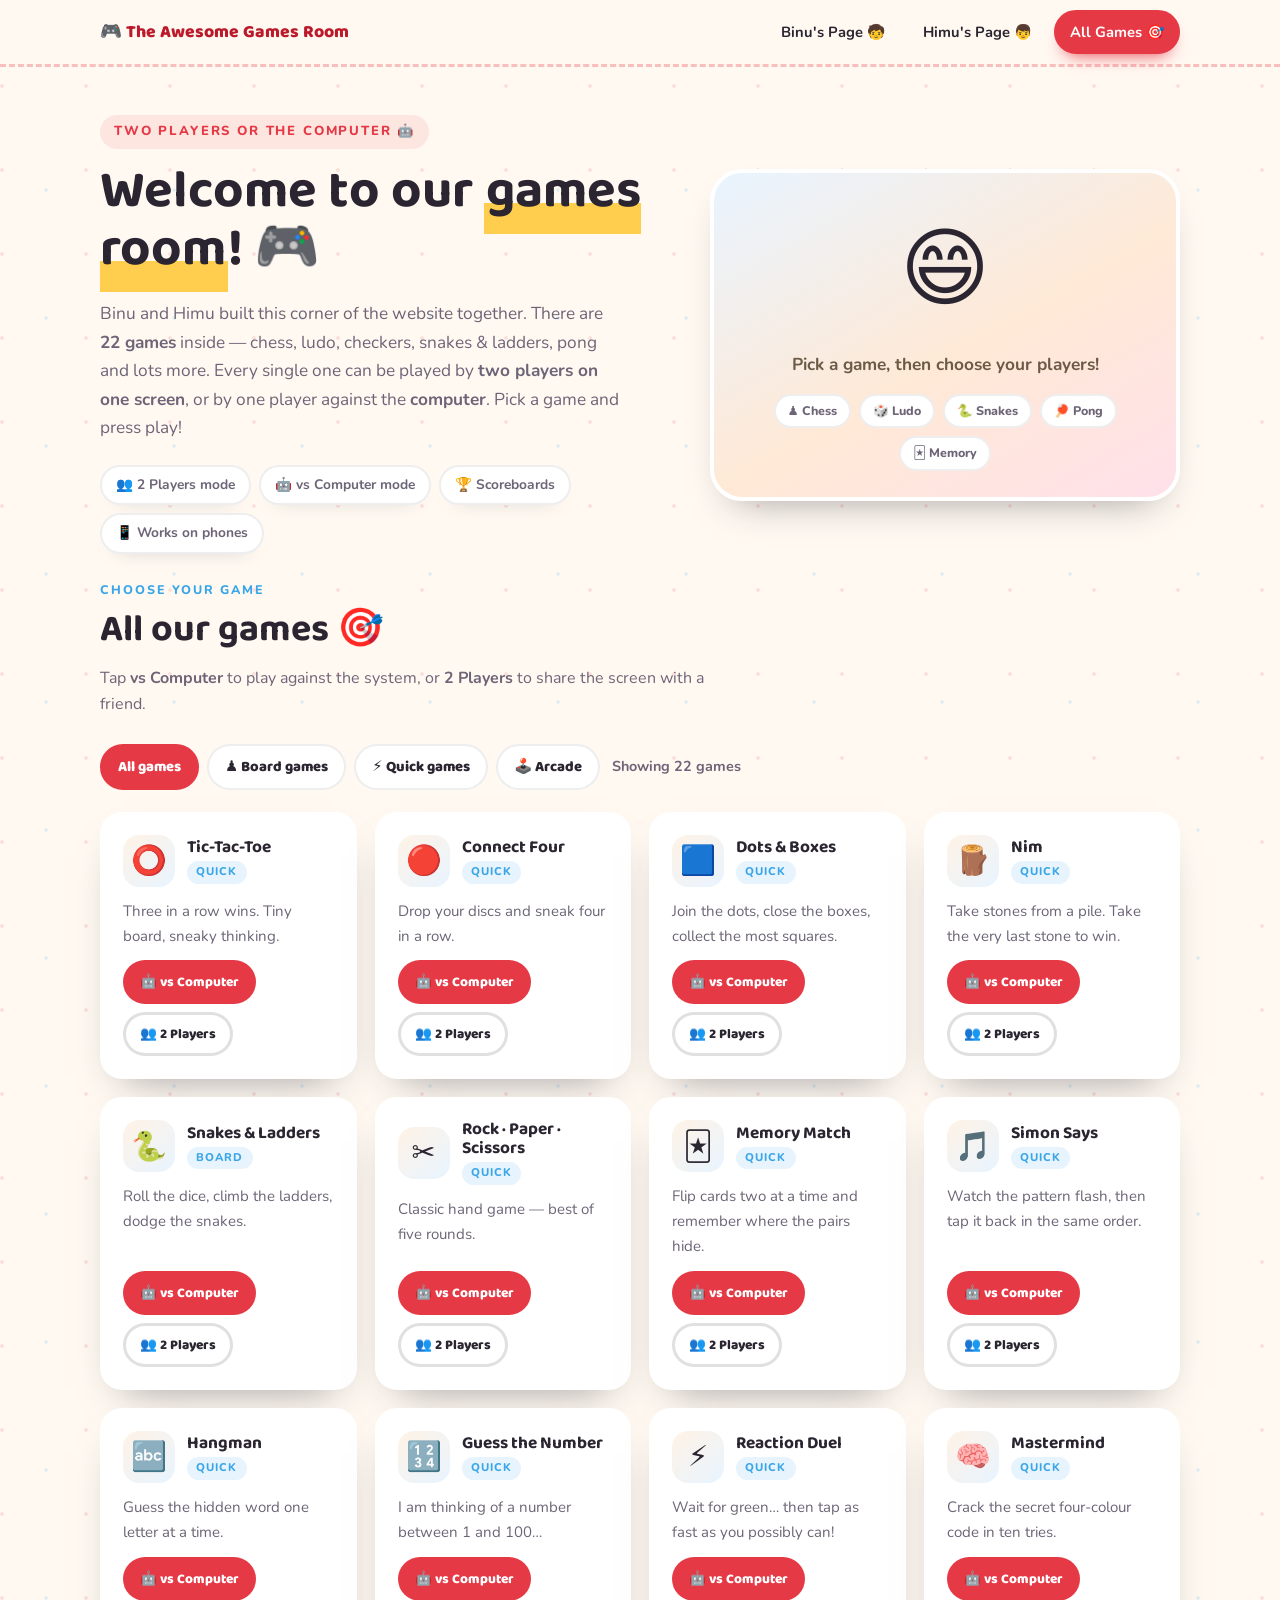
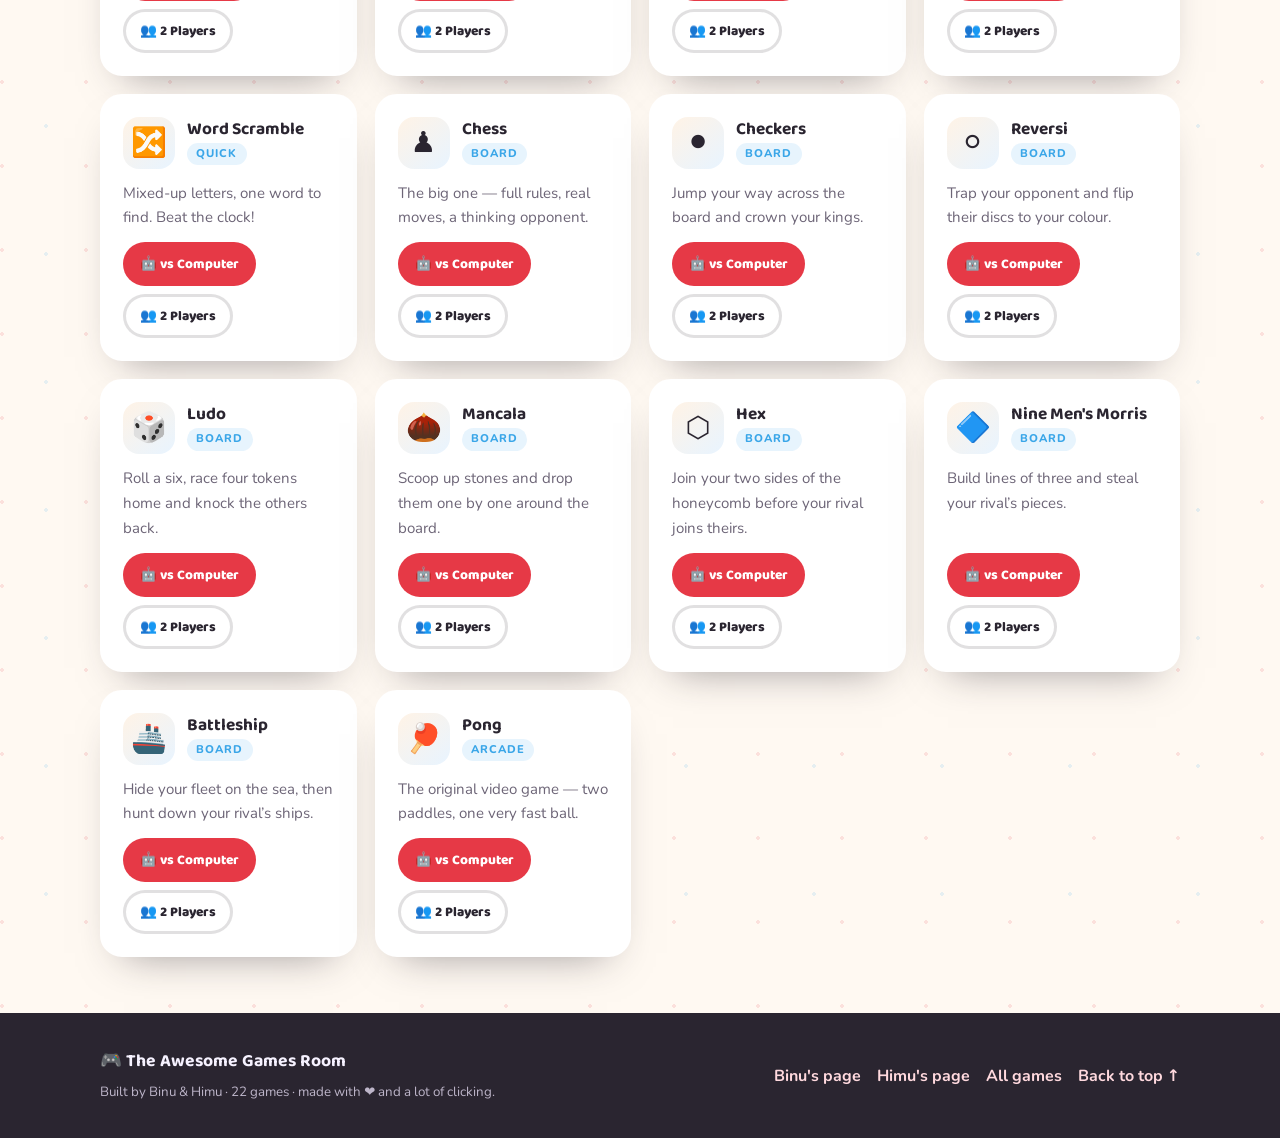
==== games.html @ a7b2ee9e "Add Himu's page, shared styling and a 22-game games room Binu's page moves up to Class 7 and links a" ====
<!DOCTYPE html>
<html lang="en">
<head>
<meta charset="UTF-8">
<meta name="viewport" content="width=device-width, initial-scale=1.0">
<title>The Awesome Games Room 🎮 | 22 games for Binu &amp; Himu</title>
<meta name="description" content="22 family games you can play two-player on one screen or against the computer: chess, ludo, checkers, snakes and ladders, pong, memory and lots more.">
<meta name="theme-color" content="#e63946">
<link rel="icon" href="data:image/svg+xml,%3Csvg xmlns='http://www.w3.org/2000/svg' viewBox='0 0 100 100'%3E%3Ctext y='.9em' font-size='90'%3E🎮%3C/text%3E%3C/svg%3E">
<link rel="preconnect" href="https://fonts.googleapis.com">
<link rel="preconnect" href="https://fonts.gstatic.com" crossorigin>
<link href="https://fonts.googleapis.com/css2?family=Baloo+2:wght@600;700;800&family=Nunito:wght@400;600;700;800&display=swap" rel="stylesheet">
<link rel="stylesheet" href="styles.css">
<link rel="stylesheet" href="games.css">
<script>document.documentElement.classList.add('js');</script>
<script src="site.js" defer></script>
<script src="games/core.js" defer></script>
<script src="games/quick1.js" defer></script>
<script src="games/quick2.js" defer></script>
<script src="games/board1.js" defer></script>
<script src="games/board2.js" defer></script>
<script src="games/arcade.js" defer></script>
<script src="games/hub.js" defer></script>
</head>
<body>

<a class="skip-link" href="#hub">Skip to the games</a>

<header class="site-header">
  <div class="wrap header-inner">
    <a class="brand" href="#top">🎮 The Awesome Games Room</a>
    <nav class="nav" aria-label="Pages">
      <a href="index.html">Binu's Page 🧒</a>
      <a href="himu.html">Himu's Page 👦</a>
      <a href="#hub">All Games 🎯</a>
    </nav>
  </div>
</header>

<main id="top">

  <!-- Hero -->
  <section class="wrap games-hero" aria-labelledby="games-title">
    <div>
      <span class="kicker">Two players or the computer 🤖</span>
      <h1 id="games-title">Welcome to our <span class="pop">games room</span>! 🎮</h1>
      <p>
        Binu and Himu built this corner of the website together. There are
        <strong><span id="heroCount">22</span> games</strong> inside — chess, ludo, checkers,
        snakes &amp; ladders, pong and lots more. Every single one can be played by
        <strong>two players on one screen</strong>, or by one player against the
        <strong>computer</strong>. Pick a game and press play!
      </p>
      <div class="chip-row">
        <span class="chip">👥 2 Players mode</span>
        <span class="chip">🤖 vs Computer mode</span>
        <span class="chip">🏆 Scoreboards</span>
        <span class="chip">📱 Works on phones</span>
      </div>
    </div>
    <div class="games-hero-art">
      <span class="smiley" role="img" aria-label="A smiley face">😄</span>
      <p style="margin:10px 0 0;font-weight:700;color:#6b5a45">Pick a game, then choose your players!</p>
      <div class="art-chips">
        <span class="gk-chip">♟️ Chess</span>
        <span class="gk-chip">🎲 Ludo</span>
        <span class="gk-chip">🐍 Snakes</span>
        <span class="gk-chip">🏓 Pong</span>
        <span class="gk-chip">🃏 Memory</span>
      </div>
    </div>
  </section>

  <!-- Game list -->
  <section class="wrap" id="hub" aria-labelledby="hub-title">
    <div class="section-head">
      <span class="eyebrow">Choose your game</span>
      <h2 id="hub-title">All our games 🎯</h2>
      <p>Tap <strong>vs Computer</strong> to play against the system, or <strong>2 Players</strong> to share the screen with a friend.</p>
    </div>
    <div class="filter-row" id="filters" role="group" aria-label="Filter games">
      <button class="gk-filter gk-filter-on" type="button" data-filter="all">All games</button>
      <button class="gk-filter" type="button" data-filter="Board">♟️ Board games</button>
      <button class="gk-filter" type="button" data-filter="Quick">⚡ Quick games</button>
      <button class="gk-filter" type="button" data-filter="Arcade">🕹️ Arcade</button>
      <span class="filter-count">Showing <b id="gameCount">22</b> games</span>
    </div>
    <div class="game-grid" id="cards"></div>
  </section>

  <!-- The game screen -->
  <section class="wrap game-stage" id="stage" hidden aria-labelledby="stageTitle">
    <div class="stage-head">
      <button class="gk-btn gk-btn-ghost gk-btn-small" type="button" id="backBtn">← All games</button>
      <h2><span id="stageEmoji" aria-hidden="true">🎮</span> <span id="stageTitle">Game</span></h2>
      <span class="spacer"></span>
      <div class="mode-switch" id="modeSwitch" role="group" aria-label="Choose who is playing">
        <button class="gk-mode-btn" type="button" data-mode="two">👥 2 Players</button>
        <button class="gk-mode-btn gk-mode-on" type="button" data-mode="cpu">🤖 vs Computer</button>
      </div>
      <button class="gk-btn gk-btn-ghost gk-btn-small" type="button" id="restartBtn">↻ Restart</button>
    </div>
    <p class="gk-status" id="statusLine" aria-live="polite"></p>
    <div class="gk-root" id="gameRoot"></div>
    <div class="gk-result" id="resultBanner" hidden>
      <p id="resultText"></p>
      <div class="gk-controls">
        <button class="gk-btn gk-btn-main" type="button" id="againBtn">🔁 Play again</button>
        <button class="gk-btn gk-btn-ghost" type="button" id="toListBtn">🎯 Back to all games</button>
      </div>
    </div>
    <details class="gk-rules">
      <summary>How to play 🤔</summary>
      <p id="rulesText"></p>
    </details>
  </section>

</main>

<footer class="site-footer">
  <div class="wrap footer-inner">
    <div>
      <strong style="font-family:var(--font-head);font-size:1.1rem">🎮 The Awesome Games Room</strong>
      <small>Built by Binu &amp; Himu · 22 games · made with ❤️ and a lot of clicking.</small>
    </div>
    <nav class="footer-links" aria-label="Footer">
      <a href="index.html">Binu's page</a>
      <a href="himu.html">Himu's page</a>
      <a href="#hub">All games</a>
      <a href="#top">Back to top ↑</a>
    </nav>
  </div>
</footer>

<button class="to-top" type="button" id="toTop" aria-label="Back to top of page">↑</button>
<div class="confetti-layer" id="confettiLayer" aria-hidden="true"></div>

</body>
</html>
---- styles.css ----
/* Shared styles for the Awesome Brothers — Binu's and Himu's pages.
   Both pages load this file, so they always look like a matching pair.
   Accent colours switch per page via <body data-person="binu|himu">. */

:root{
  --red:#e63946;
  --red-dark:#bc1a2a;
  --yellow:#ffc93c;
  --blue:#3aa6e8;
  --green:#3fa96e;
  --pink:#ff8fab;
  --ink:#2a2530;
  --muted:#6d6577;
  --cream:#fff9f2;
  --card:#ffffff;
  --shadow:0 20px 40px -24px rgba(42,37,48,.5);
  --radius:24px;
  --font-head:'Baloo 2', system-ui, -apple-system, 'Segoe UI', sans-serif;
  --font-body:'Nunito', system-ui, -apple-system, 'Segoe UI', sans-serif;
}

/* Himu's page: same layout, blue accent instead of red. */
body[data-person="himu"]{
  --red:#2f7fd1;
  --red-dark:#1b5a9c;
  --blue:#f4801a;
  --cream:#f6fbff;
}
body[data-person="himu"] .site-header{background:rgba(246,251,255,.9);border-bottom-color:rgba(47,127,209,.3)}
body[data-person="himu"] .site-footer{background:#16243b}
body[data-person="himu"] .avatar{background:radial-gradient(circle at 32% 26%, #fff 8%, #cfe8ff 55%, #8fc7f2)}
body[data-person="himu"] .hero-art{background:linear-gradient(150deg,#dceeff,#e4e2ff 48%,#d6f6ff)}
body[data-person="himu"] .hello{background:linear-gradient(140deg,#dceeff,#e2e9ff 60%,#d9f7ff)}
body[data-person="himu"] .card-icon{background:#e8f4ff}
body[data-person="himu"] .card-icon.y{background:#fff6dd}
body[data-person="himu"] .factbox{background:linear-gradient(140deg,#fff,#f2f9ff);border-color:rgba(47,127,209,.4)}
body[data-person="himu"] .skip-link{background:var(--red)}
body[data-person="himu"] .to-top{background:var(--red)}

*,*::before,*::after{box-sizing:border-box}

html{
  overflow-x:clip;              /* stops sideways wiggle without breaking sticky */
  scroll-behavior:smooth;
  -webkit-text-size-adjust:100%;
}

body{
  margin:0;
  font-family:var(--font-body);
  font-size:1rem;
  line-height:1.65;
  color:var(--ink);
  background-color:var(--cream);
  background-image:
    radial-gradient(circle at 2px 2px, rgba(230,57,70,.13) 2px, transparent 0),
    radial-gradient(circle at 46px 62px, rgba(58,166,232,.13) 2px, transparent 0);
  background-size:84px 84px, 128px 128px;
  -webkit-font-smoothing:antialiased;
}

img,svg{max-width:100%}
h1,h2,h3,h4{font-family:var(--font-head);line-height:1.1;margin:0 0 .4em}
h2{font-size:clamp(1.6rem,4vw,2.35rem)}
h3{font-size:1.2rem;margin-bottom:.25em}
p{margin:0 0 1em}
a{color:var(--red-dark)}

:focus-visible{outline:3px solid var(--blue);outline-offset:3px;border-radius:6px}

.wrap{width:min(1120px,100%);margin-inline:auto;padding-inline:20px}

.skip-link{
  position:absolute;left:-9999px;top:0;z-index:100;
  background:var(--red);color:#fff;padding:10px 16px;border-radius:0 0 12px 0;font-weight:800;
}
.skip-link:focus{left:0}

/* ---------- Header + nav ---------- */
.site-header{
  position:sticky;top:0;z-index:50;
  background:rgba(255,249,242,.9);
  backdrop-filter:blur(10px);
  border-bottom:3px dashed rgba(230,57,70,.3);
}
.header-inner{
  display:flex;align-items:center;justify-content:space-between;
  gap:12px 20px;flex-wrap:wrap;padding-block:10px;
}
.brand{
  display:flex;align-items:center;gap:8px;
  font-family:var(--font-head);font-weight:800;font-size:1.1rem;
  color:var(--red-dark);text-decoration:none;white-space:nowrap;
}
.nav{display:flex;flex-wrap:wrap;gap:6px}
.nav a{
  padding:8px 14px;border-radius:999px;border:2px solid transparent;
  font-weight:700;font-size:.92rem;color:var(--ink);text-decoration:none;
  transition:background .2s ease, color .2s ease, border-color .2s ease, transform .2s ease;
}
.nav a:hover{background:#fff;border-color:rgba(230,57,70,.35);transform:translateY(-2px)}
.nav a.active{background:var(--red);border-color:var(--red);color:#fff;box-shadow:0 10px 18px -10px var(--red)}
.nav a.page-link{
  background:var(--yellow);color:#5a4200;border-color:rgba(0,0,0,.06);
  box-shadow:0 10px 18px -14px rgba(0,0,0,.8);
}
.nav a.page-link:hover{background:#ffd76a;border-color:rgba(0,0,0,.12);transform:translateY(-2px) rotate(-1deg)}

/* ---------- Buttons + chips ---------- */
.btn{
  display:inline-flex;align-items:center;gap:9px;
  font-family:var(--font-head);font-weight:800;font-size:1rem;
  padding:13px 24px;border-radius:999px;border:3px solid transparent;
  text-decoration:none;cursor:pointer;
  transition:transform .2s ease, box-shadow .2s ease, background .2s ease, color .2s ease;
}
.btn-primary{background:var(--red);color:#fff;box-shadow:0 16px 26px -16px var(--red)}
.btn-primary:hover{background:var(--red-dark);transform:translateY(-3px) rotate(-1deg)}
.btn-ghost{background:#fff;color:var(--red-dark);border-color:rgba(230,57,70,.4)}
.btn-ghost:hover{transform:translateY(-3px) rotate(1deg);border-color:var(--red)}
.btn-yellow{background:var(--yellow);color:#5a4200;box-shadow:0 16px 26px -16px #c99a00}
.btn-yellow:hover{transform:translateY(-3px) rotate(-1deg)}

.chip-row{display:flex;flex-wrap:wrap;gap:8px;margin-top:22px}
.chip{
  background:#fff;border:2px solid rgba(42,37,48,.08);
  padding:7px 14px;border-radius:999px;font-weight:700;font-size:.86rem;color:var(--muted);
  box-shadow:0 10px 20px -18px rgba(42,37,48,.6);
}

/* ---------- Hero ---------- */
.hero{
  display:grid;grid-template-columns:1.1fr .9fr;gap:44px;align-items:center;
  padding-block:56px 38px;
}
.kicker{
  display:inline-block;font-weight:800;font-size:.82rem;letter-spacing:.14em;text-transform:uppercase;
  color:var(--red);background:rgba(230,57,70,.1);padding:6px 14px;border-radius:999px;margin-bottom:14px;
}
body[data-person="himu"] .kicker{background:rgba(47,127,209,.12)}
.hero h1{font-size:clamp(2.1rem,5.6vw,3.5rem);letter-spacing:-.01em}
.pop{
  background-image:linear-gradient(transparent 63%, rgba(255,201,60,.9) 63%);
  padding-inline:2px;
}
.hero-lead{font-size:1.09rem;color:var(--muted);max-width:46ch}
.hero-actions{display:flex;flex-wrap:wrap;gap:12px;margin-top:6px}

.hero-art{
  position:relative;border-radius:34px;padding:30px 26px 24px;
  background:linear-gradient(150deg,#ffe9d6,#ffd9e2 48%,#d8efff);
  border:4px solid #fff;box-shadow:var(--shadow);text-align:center;
}
.avatar{
  width:min(232px,58vw);aspect-ratio:1;margin:6px auto 14px;border-radius:50%;
  display:grid;place-items:center;font-size:clamp(4rem,13vw,6.4rem);
  background:radial-gradient(circle at 32% 26%, #fff 8%, #ffe9a8 55%, var(--yellow));
  border:6px solid #fff;
  box-shadow:0 22px 34px -20px rgba(42,37,48,.6);
  animation:float 5s ease-in-out infinite;
}
.hero-art figcaption{font-weight:700;color:#6b5a45;font-size:.9rem;margin:0}
.sticker{
  position:absolute;background:#fff;border-radius:999px;padding:7px 13px;
  font-family:var(--font-head);font-weight:800;font-size:.85rem;
  box-shadow:0 14px 22px -14px rgba(42,37,48,.75);
  animation:float 4.5s ease-in-out infinite;
}
.sticker.s1{top:-14px;left:-10px;animation-delay:-.2s}
.sticker.s2{top:38%;right:-14px;animation-delay:-1.4s}
.sticker.s3{bottom:-14px;left:14px;animation-delay:-2.6s}
.sticker.s4{bottom:22%;right:-10px;animation-delay:-3.1s}

@keyframes float{
  0%,100%{transform:translateY(0) rotate(0)}
  50%{transform:translateY(-11px) rotate(-2.5deg)}
}

/* ---------- Stats strip ---------- */
.stats{
  display:grid;grid-template-columns:repeat(4,1fr);gap:16px;
  padding-block:6px 26px;
}
.stat{
  background:#fff;border-radius:20px;padding:18px 14px;text-align:center;
  box-shadow:var(--shadow);border:3px solid #fff;
}
.stat b{display:block;font-family:var(--font-head);font-size:1.5rem;color:var(--red);line-height:1.2}
.stat span{font-size:.85rem;font-weight:700;color:var(--muted)}

/* ---------- The Awesome Brothers ---------- */
.siblings{padding-block:2px 30px;scroll-margin-top:110px}
.sib-head{display:flex;align-items:center;gap:14px;margin-bottom:14px}
.sib-head span{
  font-weight:800;font-size:.78rem;letter-spacing:.16em;text-transform:uppercase;color:var(--blue);white-space:nowrap;
}
.sib-head i{flex:1;height:3px;border-radius:999px;background:linear-gradient(90deg,rgba(230,57,70,.4),rgba(58,166,232,.4))}
.sib-row{display:grid;grid-template-columns:repeat(auto-fit,minmax(250px,1fr));gap:16px}
.sib{
  display:flex;align-items:center;gap:14px;
  background:#fff;border-radius:20px;padding:16px 18px;text-decoration:none;color:inherit;
  border:3px solid #fff;box-shadow:var(--shadow);
  transition:transform .2s ease, border-color .2s ease;
}
.sib:hover{transform:translateY(-4px)}
.sib.current{border-color:var(--red);background:linear-gradient(140deg,#fff,#fff4f5)}
body[data-person="himu"] .sib.current{background:linear-gradient(140deg,#fff,#f1f8ff)}
.sib-emoji{font-size:2rem;line-height:1}
.sib-info{flex:1}
.sib-info strong{display:block;font-family:var(--font-head);font-size:1.08rem}
.sib-info small{color:var(--muted);font-weight:700;font-size:.84rem}
.sib-badge,.sib-go{
  font-weight:800;font-size:.75rem;padding:5px 11px;border-radius:999px;white-space:nowrap;
}
.sib-badge{background:var(--red);color:#fff}
.sib-go{background:rgba(42,37,48,.07);color:var(--red-dark)}

/* ---------- Sections ---------- */
.section{padding-block:46px;scroll-margin-top:110px}
.section-head{max-width:62ch;margin-bottom:26px}
.section-head p{color:var(--muted);margin-bottom:0}
.eyebrow{
  display:block;font-weight:800;font-size:.78rem;letter-spacing:.16em;text-transform:uppercase;
  color:var(--blue);margin-bottom:8px;
}

.grid{display:grid;gap:18px}
.cols-2{grid-template-columns:repeat(auto-fit,minmax(280px,1fr))}
.cols-3{grid-template-columns:repeat(auto-fit,minmax(250px,1fr))}
.cols-4{grid-template-columns:repeat(auto-fit,minmax(210px,1fr))}

.card{
  background:var(--card);border-radius:var(--radius);padding:24px;
  border:3px solid #fff;box-shadow:var(--shadow);
  transition:transform .25s ease, box-shadow .25s ease;
}
.card:hover{transform:translateY(-6px) rotate(-.7deg)}
.card p:last-child{margin-bottom:0}
.card-icon{
  width:56px;height:56px;border-radius:18px;display:grid;place-items:center;
  font-size:1.7rem;margin-bottom:12px;background:#fff3e6;
}
.card-icon.b{background:#e8f4ff}
.card-icon.g{background:#e8f8ef}
.card-icon.y{background:#fff6dd}

/* hobby level stars */
.stars{color:var(--yellow);letter-spacing:2px;font-size:1.05rem;text-shadow:0 1px 0 rgba(0,0,0,.15)}
.level{display:flex;align-items:center;gap:10px;margin-top:10px}
.level small{font-weight:700;color:var(--muted)}

/* facts list */
.facts{list-style:none;padding:0;margin:0;display:grid;gap:12px;grid-template-columns:repeat(auto-fit,minmax(230px,1fr))}
.facts li{
  display:flex;align-items:center;gap:12px;background:#fff;border-radius:16px;
  padding:12px 16px;box-shadow:var(--shadow);font-weight:600;
}
.facts .emoji{font-size:1.4rem}

/* ---------- Gallery ---------- */
.gallery{display:grid;grid-template-columns:repeat(auto-fit,minmax(196px,1fr));gap:20px;margin:0}
.art{
  margin:0;background:#fff;padding:12px 12px 8px;border-radius:20px;
  box-shadow:var(--shadow);position:relative;transform:rotate(-1deg);
  transition:transform .25s ease;
}
.art:nth-child(even){transform:rotate(1.2deg)}
.art:hover{transform:rotate(0) translateY(-6px) scale(1.02)}
.art::before,.art::after{
  content:'';position:absolute;width:54px;height:16px;background:rgba(255,201,60,.75);
  top:-7px;box-shadow:0 2px 6px rgba(0,0,0,.08);
}
.art::before{left:-12px;transform:rotate(-32deg)}
.art::after{right:-12px;transform:rotate(32deg)}
.canvas{
  aspect-ratio:4/3;border-radius:14px;display:grid;place-items:center;
  font-size:3.2rem;background:linear-gradient(145deg,#fff2e0,#ffe1ea);
  border:2px dashed rgba(42,37,48,.12);
}
.canvas.c2{background:linear-gradient(145deg,#e3f4ff,#e8f8ef)}
.canvas.c3{background:linear-gradient(145deg,#fff6dd,#e8f8ef)}
.art figcaption{padding:10px 4px 4px;font-size:.88rem;font-weight:700;text-align:center}
.art figcaption span{display:block;font-weight:600;color:var(--muted);font-size:.78rem}

/* ---------- School ---------- */
.subject{
  display:flex;align-items:center;justify-content:space-between;gap:14px;
  background:#fff;border-radius:18px;padding:14px 18px;box-shadow:var(--shadow);
}
.subject strong{display:block;font-size:1.02rem}
.subject small{color:var(--muted);font-weight:600}
.subjects{display:grid;gap:12px}

.note{
  border-left:6px solid var(--yellow);background:#fffdf4;border-radius:0 18px 18px 0;
  padding:16px 20px;font-weight:600;
}
body[data-person="himu"] .note{background:#f7fcff}

/* ---------- Fun facts ---------- */
.factbox{
  background:linear-gradient(140deg,#fff,#fff6ef);border:3px dashed rgba(230,57,70,.4);
  border-radius:var(--radius);padding:26px;box-shadow:var(--shadow);
  display:flex;flex-direction:column;gap:16px;align-items:flex-start;
}
.factbox p{margin:0;font-size:1.08rem;font-weight:700;min-height:3.2em}
.pop-anim{animation:popin .35s ease}
@keyframes popin{from{transform:scale(.94);opacity:.35}to{transform:scale(1);opacity:1}}

/* ---------- Dreams ---------- */
.dream{background:#fff;border-radius:18px;padding:16px 18px;box-shadow:var(--shadow)}
.dream-top{display:flex;align-items:baseline;justify-content:space-between;gap:12px}
.dream-top strong{font-size:1rem}
.dream-top span{font-family:var(--font-head);font-weight:800;color:var(--red);font-size:.95rem}
.dream-bar{height:12px;border-radius:999px;background:rgba(42,37,48,.09);overflow:hidden;margin-top:10px}
.dream-bar i{display:block;height:100%;width:0;border-radius:999px;background:linear-gradient(90deg,var(--yellow),var(--red));transition:width 1.3s cubic-bezier(.22,1,.36,1)}
.js .reveal.in .dream-bar i{width:var(--w,0%)}
.dream small{display:block;color:var(--muted);font-weight:600;margin-top:8px}

/* ---------- Say hi ---------- */
.hello{
  display:grid;grid-template-columns:1.1fr .9fr;gap:26px;align-items:center;
  background:linear-gradient(140deg,#ffe9d6,#ffe1ea 60%,#dff1ff);
  border:4px solid #fff;border-radius:34px;padding:34px;box-shadow:var(--shadow);
}
.hello h2{margin-bottom:.3em}
.hello p{color:#5d5262;margin-bottom:0}
.wave-art{
  background:#fff;border-radius:26px;padding:22px;text-align:center;
  box-shadow:0 18px 30px -22px rgba(42,37,48,.8);
}
.wave-art .big{font-size:3.6rem;display:block;animation:float 3.6s ease-in-out infinite}
.wave-out{margin:10px 0 14px;font-weight:800;color:var(--red-dark);min-height:1.6em}
.contact-note{margin-top:22px;padding:18px 22px;background:#fff;border-radius:20px;box-shadow:var(--shadow)}

/* ---------- Footer ---------- */
.site-footer{background:var(--ink);color:#f6f2ff;margin-top:56px;padding-block:34px}
.footer-inner{display:flex;flex-wrap:wrap;gap:14px 26px;align-items:center;justify-content:space-between}
.site-footer a{color:#ffd9de;font-weight:700;text-decoration:none}
body[data-person="himu"] .site-footer a{color:#cfe6ff}
.site-footer a:hover{text-decoration:underline}
.footer-links{display:flex;flex-wrap:wrap;gap:16px}
.site-footer small{display:block;color:#bdb5c9;margin-top:6px}

.to-top{
  position:fixed;right:20px;bottom:20px;z-index:60;
  width:52px;height:52px;border-radius:50%;border:3px solid #fff;
  background:var(--red);color:#fff;font-size:1.4rem;cursor:pointer;
  box-shadow:0 16px 28px -14px rgba(42,37,48,.9);
  opacity:0;visibility:hidden;transform:translateY(12px);
  transition:opacity .25s ease, transform .25s ease, visibility .25s;
}
.to-top.show{opacity:1;visibility:visible;transform:none}
.to-top:hover{background:var(--red-dark);transform:translateY(-3px)}

/* ---------- Confetti ---------- */
.confetti-layer{position:fixed;inset:0;pointer-events:none;z-index:90;overflow:hidden}
.confetti{position:absolute;top:-26px;display:block;animation:fall linear forwards}
@keyframes fall{to{transform:translateY(106vh) rotate(760deg);opacity:.85}}

/* ---------- Scroll reveal ---------- */
.js .reveal{opacity:0;transform:translateY(20px);transition:opacity .6s ease, transform .6s ease}
.js .reveal.in{opacity:1;transform:none}

/* ---------- Responsive ---------- */
@media (max-width:900px){
  .hero{grid-template-columns:1fr;gap:34px;padding-block:40px 30px}
  .hero-art{order:-1;max-width:460px;margin-inline:auto}
  .stats{grid-template-columns:repeat(2,1fr)}
  .hello{grid-template-columns:1fr;padding:26px}
}
@media (max-width:620px){
  .header-inner{flex-direction:column;align-items:flex-start}
  .nav{gap:4px}
  .nav a{font-size:.85rem;padding:7px 11px}
  .section{padding-block:36px;scroll-margin-top:150px}
  .card{padding:20px}
  .sib-head i{display:none}
  .sib-head{gap:8px}
  .to-top{right:14px;bottom:14px}
}

/* ---------- Motion preferences ---------- */
@media (prefers-reduced-motion: reduce){
  html{scroll-behavior:auto}
  *,*::before,*::after{animation:none !important;transition:none !important}
  .js .reveal{opacity:1;transform:none}
  .dream-bar i{width:var(--w,0%)}
}
---- games.css ----
/* Styles for the Awesome Games Room (games.html) and the GameKit games.
   Loaded after styles.css, which supplies the colours, fonts and page furniture. */

/* ---------------- games room page ---------------- */
.games-hero{display:grid;grid-template-columns:1.1fr .9fr;gap:36px;align-items:center;padding-block:48px 26px}
.games-hero h1{font-size:clamp(2rem,5.4vw,3.3rem)}
.games-hero p{color:var(--muted);font-size:1.08rem;max-width:52ch}
.games-hero-art{
  position:relative;border-radius:32px;padding:26px;
  background:linear-gradient(150deg,#e8f4ff,#ffe9d6 55%,#ffe1ea);
  border:4px solid #fff;box-shadow:var(--shadow);text-align:center;
}
.games-hero-art .smiley{font-size:clamp(3.4rem,12vw,5.4rem);display:block;animation:float 5s ease-in-out infinite}
.games-hero-art .art-chips{display:flex;flex-wrap:wrap;gap:8px;justify-content:center;margin-top:14px}

.gk-chip{
  background:#fff;border:2px solid rgba(42,37,48,.08);border-radius:999px;
  padding:5px 12px;font-weight:800;font-size:.78rem;color:var(--muted);
}
.gk-chip-on{background:var(--red);border-color:var(--red);color:#fff}

.filter-row{display:flex;flex-wrap:wrap;gap:8px;align-items:center;margin:6px 0 22px}
.gk-filter{
  background:#fff;border:2px solid rgba(42,37,48,.08);border-radius:999px;
  padding:9px 16px;font-family:var(--font-head);font-weight:800;font-size:.92rem;
  color:var(--ink);cursor:pointer;transition:transform .2s ease,background .2s ease,color .2s ease;
}
.gk-filter:hover{transform:translateY(-2px)}
.gk-filter-on{background:var(--red);border-color:var(--red);color:#fff}
.filter-count{color:var(--muted);font-weight:700;font-size:.9rem;margin-left:4px}

.game-grid{display:grid;grid-template-columns:repeat(auto-fill,minmax(248px,1fr));gap:18px}
.game-card{
  background:#fff;border-radius:22px;padding:20px;border:3px solid #fff;
  box-shadow:var(--shadow);display:flex;flex-direction:column;gap:12px;
  transition:transform .25s ease, box-shadow .25s ease;
}
.game-card:hover{transform:translateY(-6px) rotate(-.6deg)}
.game-card-top{display:flex;align-items:center;gap:12px}
.game-emoji{
  font-size:1.8rem;width:52px;height:52px;border-radius:16px;display:grid;place-items:center;
  background:linear-gradient(140deg,#fff3e6,#e8f4ff);flex:0 0 auto;
}
.game-card h3{margin:0;font-size:1.08rem}
.game-tag{
  display:inline-block;font-size:.7rem;font-weight:800;letter-spacing:.1em;text-transform:uppercase;
  color:var(--blue);background:rgba(58,166,232,.12);border-radius:999px;padding:2px 9px;margin-top:3px;
}
.game-blurb{margin:0;color:var(--muted);font-size:.94rem;flex:1}
.game-actions{display:flex;flex-wrap:wrap;gap:8px}

/* ---------------- the game screen ---------------- */
.game-stage{scroll-margin-top:110px}
.stage-head{
  display:flex;flex-wrap:wrap;align-items:center;gap:12px;
  background:#fff;border-radius:22px;padding:14px 18px;box-shadow:var(--shadow);margin-bottom:16px;
}
.stage-head h2{margin:0;font-size:1.3rem;display:flex;align-items:center;gap:10px}
.stage-head .spacer{flex:1}
.mode-switch{display:flex;gap:6px;background:rgba(42,37,48,.06);border-radius:999px;padding:4px}
.gk-mode-btn{
  border:0;background:transparent;border-radius:999px;padding:8px 14px;
  font-family:var(--font-head);font-weight:800;font-size:.86rem;color:var(--muted);cursor:pointer;
}
.gk-mode-on{background:#fff;color:var(--red-dark);box-shadow:0 6px 14px -10px rgba(0,0,0,.6)}
.gk-status{
  font-weight:800;color:var(--ink);background:#fff6dd;border-radius:14px;
  padding:12px 16px;margin:0 0 16px;min-height:1.6em;
}
.gk-root{position:relative;background:#fff;border-radius:26px;padding:18px;box-shadow:var(--shadow)}
.gk-result{
  margin-top:16px;background:linear-gradient(140deg,#fff,#fff6ef);
  border:3px dashed rgba(230,57,70,.45);border-radius:22px;padding:18px;text-align:center;
}
.gk-result p{margin:0 0 12px;font-family:var(--font-head);font-size:1.2rem;font-weight:800}
.gk-rules{margin-top:16px;background:rgba(255,255,255,.7);border-radius:16px;padding:12px 16px}
.gk-rules summary{font-weight:800;cursor:pointer}
.gk-rules p{color:var(--muted);margin:8px 0 0}

/* ---------------- GameKit basics ---------------- */
.gk-grid{display:grid;gap:4px;width:min(100%,460px);margin:0 auto;touch-action:manipulation}
.gk-cell{
  aspect-ratio:1;border:0;padding:0;background:rgba(255,255,255,.62);border-radius:6px;
  display:grid;place-items:center;font-family:inherit;font-size:1rem;color:inherit;
  cursor:pointer;transition:background .15s ease, box-shadow .15s ease, transform .15s ease;
  position:relative;
}
.gk-cell:hover{background:#fff}
.gk-btn{
  display:inline-flex;align-items:center;gap:8px;font-family:var(--font-head);font-weight:800;
  font-size:.95rem;padding:11px 18px;border-radius:999px;border:3px solid transparent;
  cursor:pointer;background:#fff;color:var(--ink);transition:transform .2s ease,background .2s ease;
}
.gk-btn:hover{transform:translateY(-2px)}
.gk-btn-main{background:var(--red);color:#fff}
.gk-btn-main:hover{background:var(--red-dark)}
.gk-btn-ghost{border-color:rgba(42,37,48,.14)}
.gk-btn-yellow{background:var(--yellow);color:#5a4200}
.gk-btn-small{padding:8px 14px;font-size:.85rem}
.gk-controls{display:flex;flex-wrap:wrap;gap:10px;justify-content:center;align-items:center;margin-top:16px}
.gk-scoreline{text-align:center;font-weight:800;color:var(--muted);margin:0 0 12px}
.gk-hint{text-align:center;color:var(--muted);font-weight:700;margin:10px 0 0}
.gk-dice{font-size:2.4rem;line-height:1}
.gk-cover{
  position:absolute;inset:0;z-index:6;border-radius:26px;
  background:rgba(255,249,242,.97);display:grid;place-items:center;text-align:center;padding:20px;
}
.gk-cover-card{max-width:340px;display:flex;flex-direction:column;gap:10px;align-items:center}
.gk-cover-card strong{font-family:var(--font-head);font-size:1.3rem}
.gk-cover-card p{margin:0;color:var(--muted);font-weight:600}
.gk-input{
  font-family:inherit;font-size:1rem;padding:11px 14px;border-radius:999px;
  border:2px solid rgba(42,37,48,.15);background:#fff;min-width:0;flex:1 1 180px;
}
.gk-setup-row{display:flex;gap:10px;justify-content:center;flex-wrap:wrap;margin-top:8px}

/* ---------------- tic-tac-toe ---------------- */
.gk-ttt{width:min(100%,380px)}
.gk-ttt-cell{background:#fff;font-family:var(--font-head);font-weight:800;font-size:clamp(2rem,9vw,3rem);box-shadow:var(--shadow)}
.gk-ttt-cell.gk-X{color:var(--red)}
.gk-ttt-cell.gk-O{color:var(--blue)}
.gk-ttt-cell.gk-win{background:#fff3cd}

/* ---------------- connect four ---------------- */
.gk-c4{width:min(100%,470px);gap:7px}
.gk-c4-cell{background:#e6f0ff;border-radius:50%;font-size:clamp(15px,4vw,26px)}
.gk-c4-cell.gk-p1{background:#ffe1e4}
.gk-c4-cell.gk-p2{background:#fff6dd}

/* ---------------- dots & boxes ---------------- */
.gk-db{width:min(100%,430px);gap:0}
.gk-db .gk-cell,.gk-db .gk-db-cell{background:transparent;border-radius:0;cursor:default}
.gk-db .gk-dot::after{content:'';width:24%;height:24%;border-radius:50%;background:#c3bbcd}
.gk-db .gk-hline,.gk-db .gk-vline{cursor:pointer}
.gk-db .gk-hline::after{content:'';width:100%;height:14%;border-radius:99px;background:#e2dbe9}
.gk-db .gk-vline::after{content:'';width:14%;height:100%;border-radius:99px;background:#e2dbe9}
.gk-db .gk-hline:hover::after,.gk-db .gk-vline:hover::after{background:#cfc6d9}
.gk-db .gk-own-P1::after{background:var(--red)}
.gk-db .gk-own-P2::after{background:var(--blue)}
.gk-db .gk-box{background:rgba(255,255,255,.85);border-radius:10px;cursor:default;font-weight:800}
.gk-db .gk-box.gk-own-P1{background:rgba(230,57,70,.16);color:var(--red-dark)}
.gk-db .gk-box.gk-own-P2{background:rgba(58,166,232,.16);color:#1b5a9c}

/* ---------------- nim ---------------- */
.gk-rack{display:grid;gap:14px;width:min(100%,520px);margin:0 auto}
.gk-pile{background:rgba(255,255,255,.7);border-radius:18px;padding:12px 14px}
.gk-pile-label{font-weight:800;color:var(--muted);font-size:.9rem;margin-bottom:8px}
.gk-stones{display:flex;flex-wrap:wrap;gap:6px;margin-bottom:10px}
.gk-stone{
  width:22px;height:22px;border-radius:50%;
  background:radial-gradient(circle at 32% 28%, #fff 5%, var(--yellow) 55%, #d9a400);
  box-shadow:0 3px 6px -3px rgba(0,0,0,.6);
}
.gk-takes{display:flex;flex-wrap:wrap;gap:8px}

/* ---------------- snakes & ladders ---------------- */
.gk-snakes{width:min(100%,520px);gap:3px}
.gk-square{
  background:#fff;font-family:var(--font-head);font-weight:800;
  font-size:clamp(8px,2.1vw,13px);padding:2px;line-height:1.1;
}
.gk-ladder{background:#e8f8ef}
.gk-snakecell{background:#ffe9f0}
.gk-here{box-shadow:inset 0 0 0 3px var(--red)}

/* ---------------- memory ---------------- */
.gk-memory{width:min(100%,420px);gap:8px}
.gk-mem-card{background:#fff;font-size:clamp(1.2rem,5vw,2rem);box-shadow:var(--shadow);border-radius:14px}
.gk-mem-card.gk-matched{background:rgba(63,169,110,.18)}

/* ---------------- simon ---------------- */
.gk-pads{display:grid;grid-template-columns:repeat(2,minmax(88px,1fr));gap:12px;width:min(100%,360px);margin:0 auto}
.gk-pad{
  aspect-ratio:1;border-radius:24px;border:4px solid #fff;background:#fff;
  font-size:clamp(1.7rem,7vw,2.6rem);cursor:pointer;box-shadow:var(--shadow);
  transition:transform .12s ease, box-shadow .12s ease;
}
.gk-pad.gk-lit{transform:scale(1.07);box-shadow:0 0 0 7px var(--yellow)}

/* ---------------- hangman ---------------- */
.gk-word{font-family:var(--font-head);font-size:clamp(1.3rem,5vw,2rem);letter-spacing:.14em;text-align:center;font-weight:800}
.gk-keys{display:flex;flex-wrap:wrap;gap:6px;justify-content:center;max-width:430px;margin:14px auto 0}
.gk-key{
  width:38px;height:38px;border-radius:10px;border:2px solid rgba(42,37,48,.12);
  background:#fff;font-weight:800;cursor:pointer;font-family:inherit;
}
.gk-key:hover{background:#fff6dd}
.gk-key.gk-used{opacity:.32;cursor:default}
.gk-setup{text-align:center}

/* ---------------- mastermind ---------------- */
.gk-mm-row{display:flex;gap:8px;justify-content:center;margin-bottom:12px}
.gk-mm-slot{
  width:clamp(38px,11vw,50px);aspect-ratio:1;border-radius:50%;background:#fff;
  border:3px dashed rgba(42,37,48,.16);display:grid;place-items:center;font-size:1.5rem;
}
.gk-mm-slot.gk-filled{border-style:solid;border-color:transparent}
.gk-mm-palette{display:flex;gap:8px;justify-content:center;flex-wrap:wrap;margin-top:8px}
.gk-mm-color{
  width:clamp(38px,11vw,48px);aspect-ratio:1;border-radius:50%;background:#fff;border:3px solid #fff;
  font-size:1.5rem;cursor:pointer;box-shadow:var(--shadow);
}
.gk-mm-color:hover{transform:translateY(-3px)}
.gk-mm-history{margin-top:14px;display:grid;gap:6px}
.gk-mm-history-row{display:flex;gap:14px;justify-content:center;font-size:1.05rem;font-weight:700}
.gk-mm-guess{letter-spacing:.12em}
.gk-mm-fb{color:var(--muted);letter-spacing:.08em}

/* ---------------- word scramble ---------------- */
.gk-scramble{font-family:var(--font-head);font-weight:800;font-size:clamp(1.4rem,6vw,2.2rem);letter-spacing:.2em;text-align:center;color:var(--red-dark)}

/* ---------------- rock paper scissors ---------------- */
.gk-hands{display:flex;justify-content:center;gap:clamp(24px,10vw,70px);margin:6px 0 2px}
.gk-hand{font-size:clamp(2.4rem,10vw,3.4rem);line-height:1;filter:drop-shadow(0 6px 10px rgba(42,37,48,.25))}
.gk-rps-btn{font-size:1rem}

/* ---------------- guess the number ---------------- */
.gk-range{text-align:center;font-weight:800;color:var(--muted);margin:0 0 10px}
.gk-num{max-width:160px;flex:0 0 auto;text-align:center}

/* ---------------- reaction duel ---------------- */
.gk-arena{display:grid;grid-template-columns:repeat(2,1fr);gap:14px;width:min(100%,620px);margin:0 auto}
.gk-rpad{
  min-height:140px;border-radius:24px;border:4px solid #fff;background:#fff;
  font-family:var(--font-head);font-size:1.05rem;font-weight:800;cursor:default;
  box-shadow:var(--shadow);transition:background .2s ease, transform .1s ease;
}
.gk-arena.gk-wait .gk-rpad{background:#f1e7f5;color:var(--muted)}
.gk-arena.gk-go .gk-rpad{background:#3fa96e;color:#fff;cursor:pointer}
.gk-arena.gk-go .gk-rpad:active{transform:scale(.98)}
.gk-arena.gk-done .gk-rpad{background:#fff6dd}

/* ---------------- chess / checkers / reversi ---------------- */
.gk-chess,.gk-checkers,.gk-reversi{width:min(100%,520px);gap:0;border-radius:14px;overflow:hidden;box-shadow:var(--shadow)}
.gk-sq{border-radius:0;font-size:clamp(19px,5.6vw,36px);line-height:1}
.gk-light{background:#f0d9b5;color:#3a2a1a}
.gk-dark{background:#b58863;color:#241505}
.gk-square.gk-light:hover,.gk-square.gk-dark:hover{filter:brightness(1.06)}
.gk-selected{box-shadow:inset 0 0 0 4px var(--yellow)}
.gk-can-go::after{content:'';width:28%;height:28%;border-radius:50%;background:rgba(42,37,48,.4)}
.gk-can-take{box-shadow:inset 0 0 0 4px rgba(230,57,70,.75)}
.gk-chk{font-size:clamp(18px,5vw,32px)}
.gk-crowned{filter:drop-shadow(0 2px 3px rgba(0,0,0,.35))}
.gk-rev .gk-cell{display:grid;place-items:center}
.gk-disc{width:76%;aspect-ratio:1;border-radius:50%;display:block}
.gk-disc-B{background:#2a2530}
.gk-disc-W{background:#fff;box-shadow:inset 0 0 0 3px rgba(42,37,48,.25)}

/* ---------------- ludo ---------------- */
.gk-ludo{width:min(100%,560px);gap:1px;background:#fff;padding:6px;border-radius:18px;box-shadow:var(--shadow)}
.gk-ludo-cell{background:rgba(42,37,48,.05);border-radius:3px;cursor:default}
.gk-ludo-track{background:#fff;box-shadow:inset 0 0 0 2px rgba(42,37,48,.1)}
.gk-ludo-safe{background:#fff6dd;box-shadow:inset 0 0 0 2px rgba(201,154,0,.4)}
.gk-ludo-centre{background:rgba(42,37,48,.09)}
.gk-home-red{background:rgba(230,57,70,.4)}
.gk-home-yellow{background:rgba(255,201,60,.5)}
.gk-yard-red{background:rgba(230,57,70,.16)}
.gk-yard-yellow{background:rgba(255,201,60,.22)}
.gk-yard-green{background:rgba(63,169,110,.16)}
.gk-yard-blue{background:rgba(58,166,232,.16)}
.gk-token{
  position:absolute;width:58%;height:58%;border-radius:50%;display:grid;place-items:center;
  font-size:8px;font-weight:800;color:#fff;box-shadow:0 2px 5px rgba(0,0,0,.4);
}
.gk-token:nth-child(1){left:5%;top:5%}
.gk-token:nth-child(2){right:5%;top:5%}
.gk-token:nth-child(3){left:5%;bottom:5%}
.gk-token:nth-child(4){right:5%;bottom:5%}
.gk-token-red{background:#e63946}
.gk-token-yellow{background:#ffc93c;color:#5a4200}
.gk-token-move{outline:3px solid var(--green);cursor:pointer;animation:float 1.1s ease-in-out infinite}

/* ---------------- mancala ---------------- */
.gk-stores{display:flex;justify-content:space-between;gap:12px;width:min(100%,560px);margin:0 auto 12px;flex-wrap:wrap}
.gk-store{background:#fff;border-radius:16px;padding:8px 14px;font-weight:800;box-shadow:var(--shadow);font-size:.9rem}
.gk-store-p1{color:var(--red-dark)}
.gk-store-p2{color:#1b5a9c}
.gk-pit-row{display:flex;gap:10px;justify-content:center;margin-bottom:10px;flex-wrap:wrap}
.gk-pit{
  width:clamp(48px,11vw,68px);aspect-ratio:1;border-radius:50%;background:#fff;
  border:3px solid rgba(42,37,48,.1);font-family:var(--font-head);font-weight:800;
  font-size:.95rem;box-shadow:var(--shadow);cursor:default;
}
.gk-pit-live{border-color:var(--red);background:#fff5f6;cursor:pointer}
.gk-pit-live:hover{transform:translateY(-3px)}

/* ---------------- hex ---------------- */
.gk-hex{width:min(100%,470px);gap:2px}
.gk-hex-cell{
  border-radius:0;background:rgba(42,37,48,.08);
  clip-path:polygon(25% 0,75% 0,100% 50%,75% 100%,25% 100%,0 50%);
}
.gk-hex-cell:hover{background:rgba(42,37,48,.16)}
.gk-hex-p1{background:var(--red);color:#fff}
.gk-hex-p2{background:#2a2530;color:#fff}

/* ---------------- nine men's morris ---------------- */
.gk-morris{
  position:relative;width:min(100%,420px);aspect-ratio:1;margin:0 auto;
  background:rgba(255,255,255,.6);border-radius:20px;
}
.gk-mring{position:absolute;border:3px solid rgba(42,37,48,.18);border-radius:8px}
.gk-mpoint{
  position:absolute;width:12%;aspect-ratio:1;transform:translate(-50%,-50%);
  border-radius:50%;background:#fff;border:2px solid rgba(42,37,48,.18);cursor:pointer;padding:0;
}
.gk-mp-open{border-style:dashed;border-color:rgba(230,57,70,.5)}
.gk-mp1{background:var(--red);border-color:var(--red)}
.gk-mp2{background:#2a2530;border-color:#2a2530}
.gk-mp-take{outline:4px solid var(--green);cursor:pointer;animation:float 1.2s ease-in-out infinite}

/* ---------------- battleship ---------------- */
.gk-bs{width:min(100%,420px);gap:6px}
.gk-bs-cell{background:#cfeaff;border-radius:8px;font-size:clamp(15px,4vw,24px);box-shadow:inset 0 0 0 2px rgba(255,255,255,.7)}
.gk-bs-cell:hover{background:#bfe0ff}
.gk-boom{background:#ffd9de}
.gk-splash{background:#eef6fb}
.gk-ship{background:#3aa6e8}
.gk-mine-hit{box-shadow:inset 0 0 0 4px rgba(230,57,70,.6)}

/* ---------------- pong ---------------- */
.gk-canvas{width:100%;max-width:640px;display:block;margin:0 auto;border-radius:18px;background:#101a2b}
.gk-pong-controls{display:flex;justify-content:space-between;gap:16px;align-items:flex-start;max-width:640px;margin:14px auto 0}
.gk-padstack{display:flex;flex-direction:column;gap:8px;align-items:center}
.gk-padlabel{font-weight:800;font-size:.82rem;color:var(--muted)}
.gk-padbtn{
  width:72px;height:46px;border-radius:14px;border:3px solid #fff;background:#fff;
  font-size:1.05rem;cursor:pointer;box-shadow:var(--shadow);touch-action:none;
}
.gk-padbtn:active{transform:scale(.97);background:#fff6dd}

/* ---------------- responsive ---------------- */
@media (max-width:900px){
  .games-hero{grid-template-columns:1fr;gap:28px;padding-block:36px 20px}
  .games-hero-art{order:-1;max-width:440px;margin-inline:auto}
}
@media (max-width:620px){
  .game-grid{grid-template-columns:1fr}
  .gk-root{padding:12px}
  .gk-rpad{min-height:110px}
  .gk-padbtn{width:60px;height:42px}
}
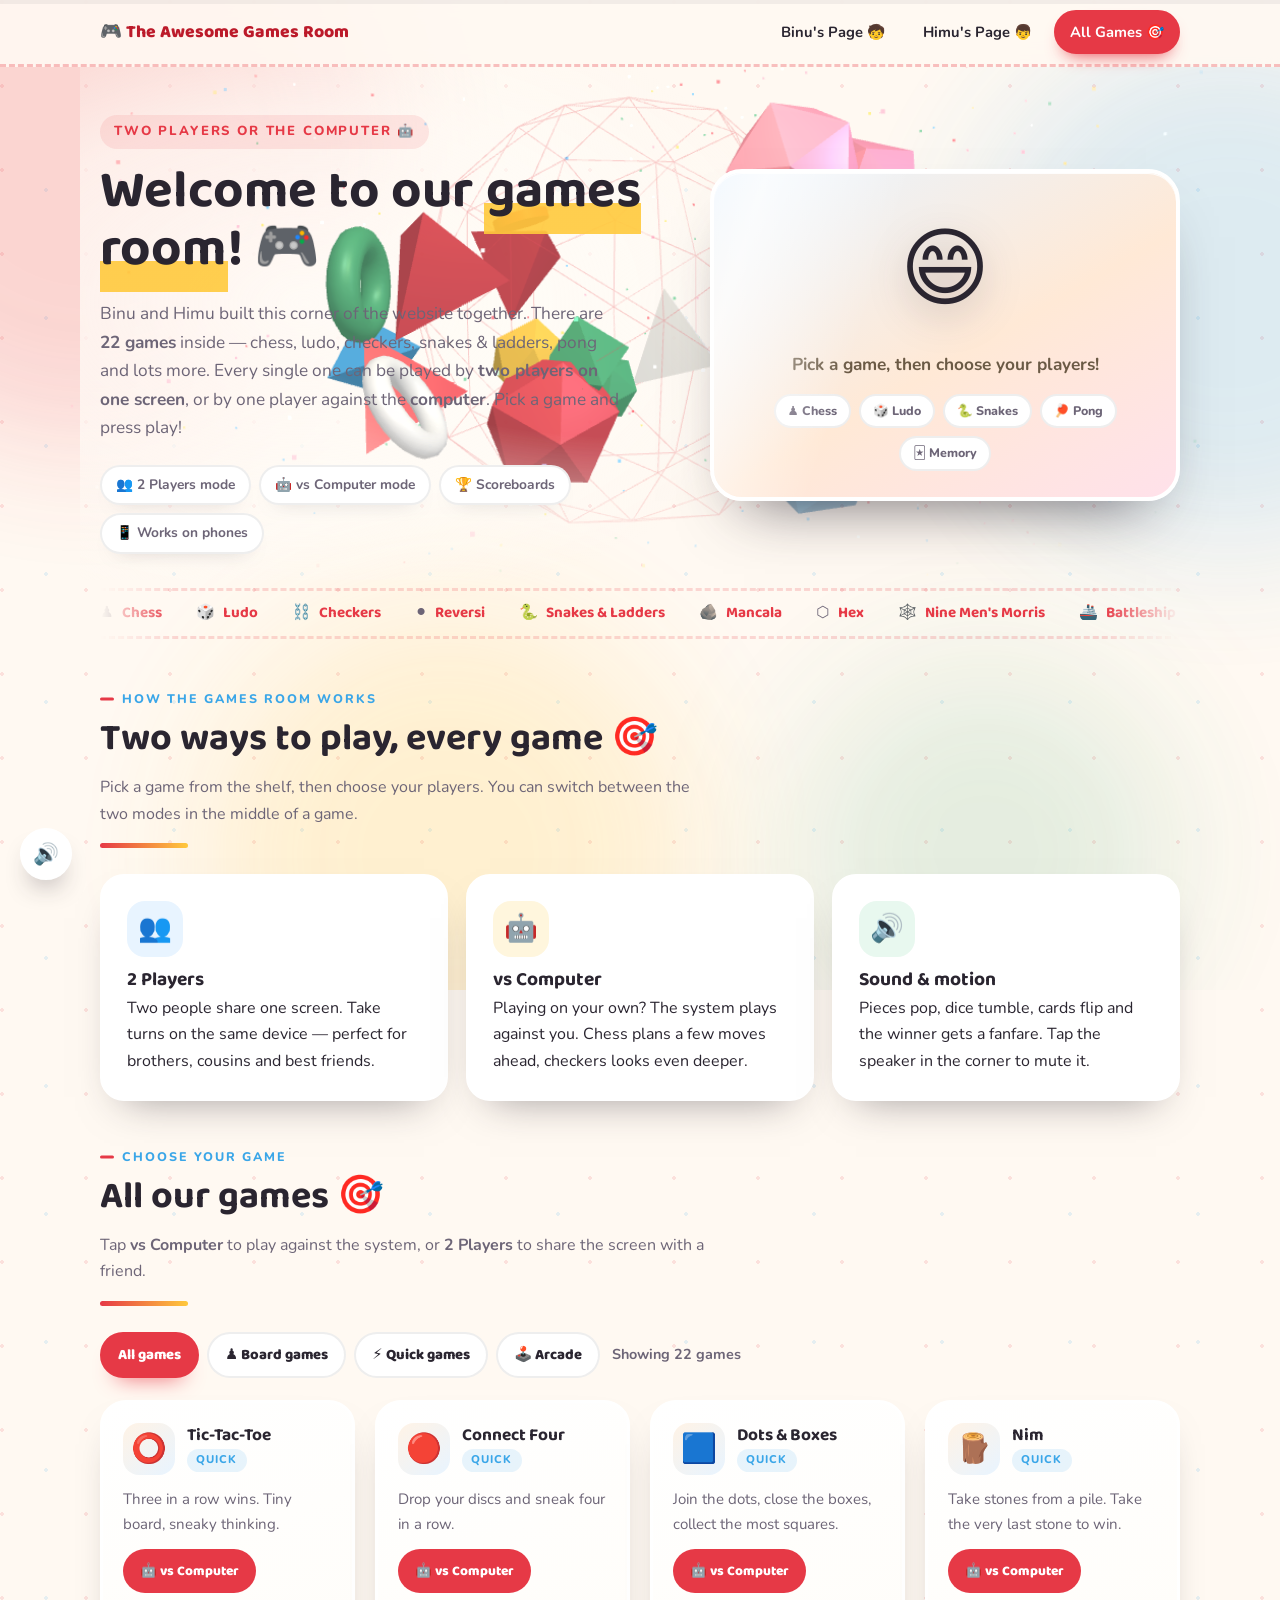
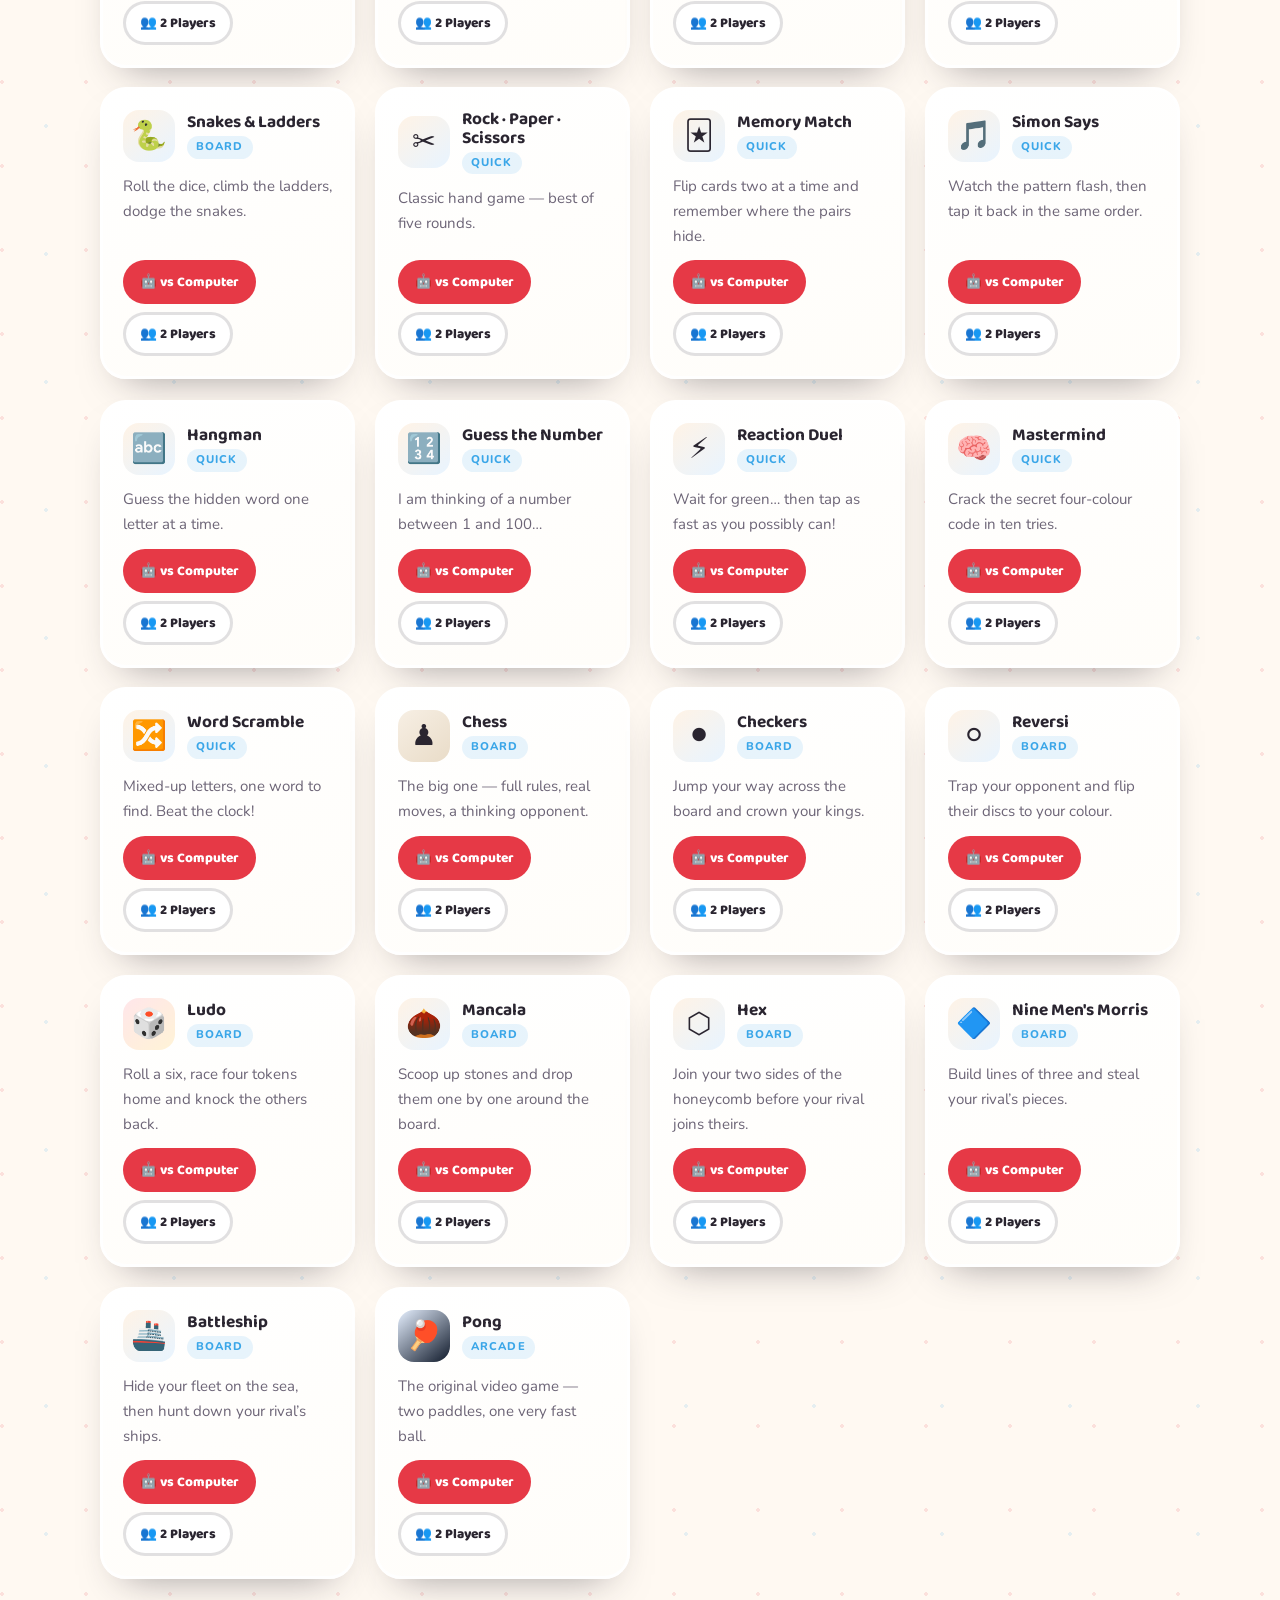
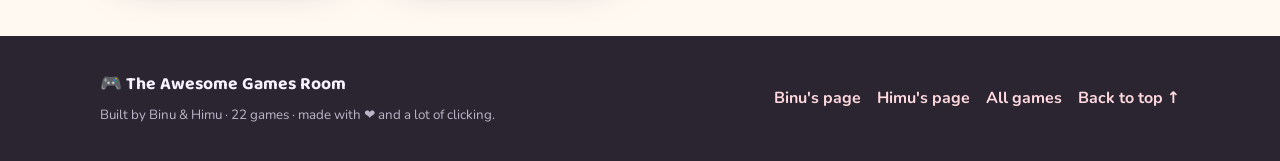
==== commit b1cd0a7a: "Animate every page and give the games room a real feel Add a three.js hero world, a Web Audio sound " ====
--- a/games.html
+++ b/games.html
@@ -12,17 +12,24 @@
 <link href="https://fonts.googleapis.com/css2?family=Baloo+2:wght@600;700;800&family=Nunito:wght@400;600;700;800&display=swap" rel="stylesheet">
 <link rel="stylesheet" href="styles.css">
 <link rel="stylesheet" href="games.css">
+<link rel="stylesheet" href="motion.css">
 <script>document.documentElement.classList.add('js');</script>
+<script src="sfx.js" defer></script>
 <script src="site.js" defer></script>
+<script src="fx.js" defer></script>
 <script src="games/core.js" defer></script>
 <script src="games/quick1.js" defer></script>
 <script src="games/quick2.js" defer></script>
 <script src="games/board1.js" defer></script>
 <script src="games/board2.js" defer></script>
 <script src="games/arcade.js" defer></script>
+<script src="games/polish.js" defer></script>
 <script src="games/hub.js" defer></script>
+<script type="module" src="js/three-scene.js"></script>
 </head>
-<body>
+<body data-person="games">
+
+<div class="fx-aurora" aria-hidden="true"><i></i><i></i><i></i><i></i></div>
 
 <a class="skip-link" href="#hub">Skip to the games</a>
 
@@ -41,6 +48,7 @@
 
   <!-- Hero -->
   <section class="wrap games-hero" aria-labelledby="games-title">
+    <canvas class="hero-3d" data-scene="games" aria-hidden="true"></canvas>
     <div>
       <span class="kicker">Two players or the computer 🤖</span>
       <h1 id="games-title">Welcome to our <span class="pop">games room</span>! 🎮</h1>
@@ -71,6 +79,59 @@
     </div>
   </section>
 
+  <!-- Marquee -->
+  <section class="wrap" aria-label="Games in our room">
+    <div class="fx-marquee">
+      <div class="fx-marquee-track" data-marquee>
+        <span>♟️ <b>Chess</b></span>
+        <span>🎲 <b>Ludo</b></span>
+        <span>⛓️ <b>Checkers</b></span>
+        <span>⚫ <b>Reversi</b></span>
+        <span>🐍 <b>Snakes &amp; Ladders</b></span>
+        <span>🪨 <b>Mancala</b></span>
+        <span>⬡ <b>Hex</b></span>
+        <span>🕸️ <b>Nine Men's Morris</b></span>
+        <span>🚢 <b>Battleship</b></span>
+        <span>❌ <b>Tic-Tac-Toe</b></span>
+        <span>🔴 <b>Connect Four</b></span>
+        <span>🃏 <b>Memory Match</b></span>
+        <span>🎵 <b>Simon Says</b></span>
+        <span>🔤 <b>Hangman</b></span>
+        <span>🔢 <b>Guess the Number</b></span>
+        <span>⚡ <b>Reaction Duel</b></span>
+        <span>🎯 <b>Mastermind</b></span>
+        <span>🔀 <b>Word Scramble</b></span>
+        <span>🏓 <b>Pong</b></span>
+      </div>
+    </div>
+  </section>
+
+  <!-- How it works -->
+  <section class="wrap section reveal" aria-labelledby="how-title">
+    <div class="section-head">
+      <span class="eyebrow">How the games room works</span>
+      <h2 id="how-title">Two ways to play, every game 🎯</h2>
+      <p>Pick a game from the shelf, then choose your players. You can switch between the two modes in the middle of a game.</p>
+    </div>
+    <div class="grid cols-3 stagger">
+      <article class="card">
+        <div class="card-icon b">👥</div>
+        <h3>2 Players</h3>
+        <p>Two people share one screen. Take turns on the same device — perfect for brothers, cousins and best friends.</p>
+      </article>
+      <article class="card">
+        <div class="card-icon y">🤖</div>
+        <h3>vs Computer</h3>
+        <p>Playing on your own? The system plays against you. Chess plans a few moves ahead, checkers looks even deeper.</p>
+      </article>
+      <article class="card">
+        <div class="card-icon g">🔊</div>
+        <h3>Sound &amp; motion</h3>
+        <p>Pieces pop, dice tumble, cards flip and the winner gets a fanfare. Tap the speaker in the corner to mute it.</p>
+      </article>
+    </div>
+  </section>
+
   <!-- Game list -->
   <section class="wrap" id="hub" aria-labelledby="hub-title">
     <div class="section-head">
--- a/motion.css
+++ b/motion.css
@@ -0,0 +1,492 @@
+/* ==========================================================================
+   MOTION & LOOK — the animated layer for the whole website.
+   Loaded last on every page (after styles.css / games.css) so it can add new
+   life and gently upgrade the existing components without touching them.
+   Sections:
+     1. Tokens, aurora backdrop and page transitions
+     2. Scroll progress, cursor aura, sound switch
+     3. Hero: 3D world, entrance choreography, headline shine
+     4. Scroll reveals with stagger
+     5. Cards, tilts and shine sweeps
+     6. Buttons: ripples, shine, magnetism
+     7. Marquee band + section flourishes
+     8. Games room: cards, stage, mode switch, board feel
+     9. Game feedback: pieces, captures, dice, flips, banners
+    10. Motion preferences
+   ========================================================================== */
+
+/* ---------------------------------------------------------------- 1. tokens */
+:root{
+  --fx-ease:cubic-bezier(.22,1,.36,1);
+  --fx-spring:cubic-bezier(.34,1.56,.64,1);
+  --fx-glow:0 0 0 1px rgba(255,255,255,.7), 0 30px 60px -34px rgba(42,37,48,.65);
+}
+
+html{scroll-padding-top:120px}
+
+/* Slow drifting colour clouds behind everything. */
+.fx-aurora{
+  position:fixed;inset:-10vh -10vw;z-index:0;pointer-events:none;overflow:hidden;
+  opacity:.85;
+}
+.fx-aurora i{
+  position:absolute;display:block;border-radius:50%;filter:blur(70px);
+  animation:fxDrift 22s ease-in-out infinite;
+}
+.fx-aurora i:nth-child(1){width:46vw;height:46vw;left:-6vw;top:-6vh;background:rgba(230,57,70,.22)}
+.fx-aurora i:nth-child(2){width:40vw;height:40vw;right:-6vw;top:14vh;background:rgba(58,166,232,.2);animation-delay:-6s}
+.fx-aurora i:nth-child(3){width:38vw;height:38vw;left:26vw;bottom:-12vh;background:rgba(255,201,60,.22);animation-delay:-12s}
+.fx-aurora i:nth-child(4){width:30vw;height:30vw;right:18vw;bottom:-6vh;background:rgba(63,169,110,.16);animation-delay:-17s}
+body[data-person="himu"] .fx-aurora i:nth-child(1){background:rgba(47,127,209,.24)}
+body[data-person="himu"] .fx-aurora i:nth-child(3){background:rgba(53,208,192,.2)}
+
+@keyframes fxDrift{
+  0%,100%{transform:translate3d(0,0,0) scale(1)}
+  33%{transform:translate3d(6vw,-4vh,0) scale(1.12)}
+  66%{transform:translate3d(-5vw,5vh,0) scale(.94)}
+}
+
+main,.site-footer{position:relative;z-index:1}
+
+/* Page-to-page soft fade. */
+.fx-leaving body,body.fx-leaving{opacity:0;transform:translateY(-6px) scale(.995)}
+body{transition:opacity .22s ease, transform .22s ease}
+body.fx-enter{animation:fxPageIn .5s var(--fx-ease) both}
+@keyframes fxPageIn{from{opacity:0;transform:translateY(10px)}to{opacity:1;transform:none}}
+
+/* --------------------------------------------------- 2. progress + controls */
+.fx-progress{
+  position:fixed;top:0;left:0;right:0;height:4px;z-index:80;pointer-events:none;
+  background:rgba(42,37,48,.06);
+}
+.fx-progress i{
+  display:block;height:100%;width:100%;transform-origin:0 50%;transform:scaleX(0);
+  background:linear-gradient(90deg,var(--yellow),var(--red) 45%,var(--blue));
+  box-shadow:0 0 14px rgba(230,57,70,.55);
+}
+
+.fx-aura{
+  position:fixed;top:0;left:0;width:320px;height:320px;border-radius:50%;
+  z-index:70;pointer-events:none;opacity:0;
+  background:radial-gradient(circle, rgba(255,201,60,.5), rgba(230,57,70,.22) 45%, transparent 70%);
+  transition:opacity .4s ease, width .3s ease, height .3s ease;
+  mix-blend-mode:multiply;
+}
+.fx-aura-on{opacity:.55}
+.fx-aura-pop{width:400px;height:400px}
+
+.fx-sound{
+  position:fixed;left:20px;bottom:20px;z-index:75;
+  width:52px;height:52px;border-radius:50%;border:3px solid #fff;
+  background:#fff;font-size:1.3rem;cursor:pointer;
+  box-shadow:0 16px 28px -16px rgba(42,37,48,.85);
+  transition:transform .2s var(--fx-spring), background .2s ease;
+}
+.fx-sound:hover{transform:translateY(-3px) scale(1.06)}
+.fx-sound.is-off{background:#f2eef6;opacity:.85}
+/* sfx.js also flags the whole document, so the muted look holds even before the
+   button repaints. */
+html.sfx-off .fx-sound{background:#f2eef6;opacity:.85}
+@media (max-width:620px){.fx-sound{left:14px;bottom:14px;width:46px;height:46px;font-size:1.1rem}}
+
+/* Sticky header shrinks a touch once you scroll. */
+.site-header{transition:padding .3s ease, box-shadow .3s ease}
+.header-inner{transition:padding .3s var(--fx-ease)}
+.site-header.fx-compact{box-shadow:0 14px 30px -24px rgba(42,37,48,.9)}
+.site-header.fx-compact .header-inner{padding-block:5px}
+.site-header.fx-compact .brand{font-size:1rem}
+
+/* ------------------------------------------------------------ 3. the hero */
+.fx-hero{position:relative;isolation:isolate}
+.fx-hero > *{position:relative;z-index:1}
+
+/* Hidden until three.js has actually taken it over, so the page is safe
+   even with JavaScript switched off. */
+canvas.hero-3d{display:none}
+/* Sizing is explicit (not auto) so three.js can put its drawing buffer behind
+   the same box the CSS gives the canvas. */
+html.has-3d canvas.hero-3d{
+  display:block;position:absolute;top:-24px;left:-10px;
+  width:calc(100% + 20px);height:calc(100% + 24px);z-index:0;
+  pointer-events:none;opacity:.85;
+  -webkit-mask-image:radial-gradient(75% 70% at 50% 42%, #000 45%, transparent 92%);
+  mask-image:radial-gradient(75% 70% at 50% 42%, #000 45%, transparent 92%);
+}
+html.has-3d canvas.hero-3d.fx-3d-off{display:none}
+
+/* Soft cream behind the headline so the 3D world never fights the text. */
+.fx-hero::before{
+  content:'';position:absolute;inset:0;z-index:0;pointer-events:none;
+  background:radial-gradient(58% 78% at 20% 46%, rgba(255,252,247,.94) 0%, rgba(255,252,247,.66) 48%, rgba(255,252,247,0) 78%);
+}
+.no-3d .fx-hero::before{display:none}
+
+/* Hero entrance: each child rises in turn.
+   fill-mode is 'backwards' on purpose — once an item has finished animating it
+   drops back to its own styles, so pointer tilt on the art panel still works. */
+.fx .fx-hero > * > *{opacity:0;transform:translateY(16px)}
+.fx.fx-ready .fx-hero > * > *{animation:fxRise .72s var(--fx-ease) backwards}
+.fx.fx-ready .fx-hero > * > *:nth-child(1){animation-delay:.04s}
+.fx.fx-ready .fx-hero > * > *:nth-child(2){animation-delay:.12s}
+.fx.fx-ready .fx-hero > * > *:nth-child(3){animation-delay:.2s}
+.fx.fx-ready .fx-hero > * > *:nth-child(4){animation-delay:.28s}
+.fx.fx-ready .fx-hero > * > *:nth-child(5){animation-delay:.36s}
+.fx.fx-ready .fx-hero > * > *:nth-child(6){animation-delay:.44s}
+@keyframes fxRise{from{opacity:0;transform:translateY(18px)}to{opacity:1;transform:none}}
+.fx.fx-settled .fx-hero > * > *{opacity:1;transform:none}
+
+/* Hero art panel: a glassier card with a slow shine. */
+.fx-hero .hero-art,.fx-hero .games-hero-art{
+  position:relative;overflow:hidden;
+  box-shadow:0 34px 60px -34px rgba(42,37,48,.7), inset 0 1px 0 rgba(255,255,255,.9);
+}
+.fx-hero .hero-art::after,.fx-hero .games-hero-art::after{
+  content:'';position:absolute;top:-60%;left:-30%;width:60%;height:220%;
+  background:linear-gradient(90deg,transparent,rgba(255,255,255,.75),transparent);
+  transform:rotate(18deg);animation:fxSheen 6.5s ease-in-out infinite;
+}
+@keyframes fxSheen{0%{left:-40%}55%,100%{left:130%}}
+
+/* The highlight behind a word in the headline gets a soft breathing glow. */
+.pop{transition:background-size .5s ease}
+.fx .pop{background-size:100% 100%;animation:fxPopPulse 4s ease-in-out infinite}
+@keyframes fxPopPulse{0%,100%{background-size:100% 100%}50%{background-size:100% 118%}}
+
+/* Floating stickers drift a little more playfully on their own timings. */
+.sticker{animation-duration:5.2s}
+.sticker.s2{animation-duration:6.1s}
+.sticker.s3{animation-duration:4.6s}
+.sticker.s4{animation-duration:5.8s}
+
+/* Dream bars keep their 1.3s growth; add a glow tip. */
+.dream-bar{position:relative}
+.dream-bar i{position:relative}
+.dream-bar i::after{
+  content:'';position:absolute;right:0;top:-3px;bottom:-3px;width:8px;border-radius:999px;
+  background:rgba(255,255,255,.9);filter:blur(2px);
+}
+
+/* ------------------------------------------------------- 4. scroll reveals */
+.fx .reveal{opacity:0;transform:translateY(26px)}
+.fx .reveal.in{
+  opacity:1;transform:none;
+  transition:opacity .7s var(--fx-ease), transform .7s var(--fx-ease);
+  transition-delay:calc(var(--i,0) * 60ms);
+}
+.fx .stagger > *{opacity:0;transform:translateY(22px)}
+.fx .stagger > *.in{
+  opacity:1;transform:none;
+  transition:opacity .62s var(--fx-ease), transform .62s var(--fx-ease);
+  transition-delay:calc(var(--i,0) * 80ms);
+}
+/* Every section eyebrow gets a little marker. */
+.eyebrow{position:relative;padding-left:22px}
+.eyebrow::before{
+  content:'';position:absolute;left:0;top:50%;width:14px;height:3px;border-radius:999px;
+  background:var(--red);transform:translateY(-50%);
+}
+body[data-person="himu"] .eyebrow::before{background:var(--red)}
+
+/* Stat numbers are big and count themselves up. */
+.stat{transition:transform .28s var(--fx-spring), box-shadow .28s ease}
+.stat:hover{transform:translateY(-5px) scale(1.02);box-shadow:var(--fx-glow)}
+.stat b{font-size:clamp(1.5rem,3.4vw,2rem)}
+
+/* --------------------------------------------------------- 5. cards + tilt */
+.fx-tilt{will-change:transform;transition:box-shadow .3s ease}
+.card.fx-tilt,.game-card.fx-tilt,.sib.fx-tilt{transition:box-shadow .3s ease}
+/* overflow:hidden keeps the pointer shine and ripples inside each card.
+   The gallery doodles are left out on purpose — their washi tape sits outside
+   the box and would be clipped away. */
+.card,.game-card,.sib,.facts li,.dream,.subject{position:relative;overflow:hidden}
+.card::after,.game-card::after,.sib::after,.dream::after{
+  content:'';position:absolute;inset:0;border-radius:inherit;pointer-events:none;
+  background:radial-gradient(220px circle at var(--mx,50%) var(--my,50%), rgba(255,255,255,.65), transparent 65%);
+  opacity:0;transition:opacity .3s ease;
+}
+.card:hover::after,.game-card:hover::after,.sib:hover::after,.dream:hover::after{opacity:1}
+.card:hover,.facts li:hover,.dream:hover{box-shadow:var(--fx-glow)}
+.card-icon{transition:transform .35s var(--fx-spring), background .3s ease}
+.card:hover .card-icon{transform:translateY(-4px) rotate(-7deg) scale(1.08)}
+
+/* Gallery doodles come alive when you hover them. */
+.art .canvas{transition:transform .4s var(--fx-spring)}
+.art:hover .canvas{transform:scale(1.06) rotate(-1.5deg)}
+.art:hover::before,.art:hover::after{background:rgba(255,201,60,.95)}
+
+.facts li{transition:transform .25s var(--fx-ease), box-shadow .25s ease}
+.facts li:hover{transform:translateX(6px)}
+.facts .emoji{transition:transform .3s var(--fx-spring)}
+.facts li:hover .emoji{transform:scale(1.25) rotate(-8deg)}
+
+.subject{transition:transform .25s var(--fx-ease), box-shadow .25s ease}
+.subject:hover{transform:translateY(-3px);box-shadow:0 20px 34px -26px rgba(42,37,48,.9)}
+.stars{display:inline-block;transition:transform .3s var(--fx-spring), filter .3s ease}
+.subject:hover .stars,.card:hover .stars{transform:scale(1.08);filter:drop-shadow(0 3px 6px rgba(201,154,0,.5))}
+
+/* Keeps the "now typing" fact lively. */
+.pop-anim{animation:fxPop .4s var(--fx-spring)}
+@keyframes fxPop{from{transform:scale(.9);opacity:.2}60%{transform:scale(1.03)}to{transform:scale(1);opacity:1}}
+
+/* ------------------------------------------------------------- 6. buttons */
+.btn,.gk-btn{position:relative;overflow:hidden;isolation:isolate}
+.btn::before,.gk-btn::before{
+  content:'';position:absolute;top:0;bottom:0;left:-70%;width:45%;z-index:-1;
+  background:linear-gradient(90deg,transparent,rgba(255,255,255,.55),transparent);
+  transform:skewX(-18deg);
+}
+.btn:hover::before,.gk-btn:hover::before{animation:fxSweep .7s ease}
+@keyframes fxSweep{to{left:130%}}
+
+.fx-ripple{
+  position:absolute;border-radius:50%;pointer-events:none;
+  background:radial-gradient(circle, rgba(255,255,255,.85), rgba(255,255,255,0) 70%);
+  transform:scale(.2);opacity:.9;animation:fxRipple .6s ease-out forwards;
+  mix-blend-mode:screen;
+}
+@keyframes fxRipple{to{transform:scale(1);opacity:0}}
+
+.btn:active,.gk-btn:active{transform:scale(.97)}
+
+/* -------------------------------------------------------------- 7. marquee */
+.fx-marquee{
+  display:flex;overflow:hidden;margin:8px 0 4px;padding-block:10px;
+  border-block:3px dashed rgba(230,57,70,.18);
+  -webkit-mask-image:linear-gradient(90deg,transparent,#000 7%,#000 93%,transparent);
+  mask-image:linear-gradient(90deg,transparent,#000 7%,#000 93%,transparent);
+}
+.fx-marquee-track{
+  display:flex;flex:none;align-items:center;gap:34px;padding-right:34px;
+  animation:fxSlide 30s linear infinite;
+}
+.fx-marquee:hover .fx-marquee-track{animation-play-state:paused}
+.fx-marquee-track span{
+  font-family:var(--font-head);font-weight:800;font-size:.95rem;color:var(--muted);
+  white-space:nowrap;display:inline-flex;align-items:center;gap:8px;
+}
+.fx-marquee-track b{color:var(--red)}
+body[data-person="himu"] .fx-marquee-track b{color:var(--red-dark)}
+@keyframes fxSlide{to{transform:translateX(-100%)}}
+
+/* Section heads get a soft coloured hairline. */
+.section-head{position:relative}
+.section-head::after{
+  content:'';display:block;width:88px;height:5px;border-radius:999px;margin-top:16px;
+  background:linear-gradient(90deg,var(--red),var(--yellow));
+}
+
+/* ============================================================ 8. GAMES ROOM */
+
+/* The games hero keeps the same 3D world but a slightly stronger card. */
+.games-hero{position:relative}
+.games-hero .smiley{filter:drop-shadow(0 12px 18px rgba(42,37,48,.25))}
+
+.game-grid{gap:20px}
+.game-card{
+  border-radius:26px;
+  background:linear-gradient(160deg,#fff,#fffdf9);
+  transition:transform .3s var(--fx-ease), box-shadow .3s ease, border-color .3s ease;
+  transform-style:preserve-3d;
+}
+.game-card:hover{box-shadow:0 34px 54px -30px rgba(42,37,48,.75), 0 0 0 3px rgba(230,57,70,.16)}
+.game-card .game-emoji{
+  transition:transform .4s var(--fx-spring), background .3s ease;
+  background:linear-gradient(140deg,#fff3e6,#e8f4ff);
+}
+.game-card:hover .game-emoji{transform:rotate(-8deg) scale(1.12)}
+.game-card[data-id="chess"] .game-emoji{background:linear-gradient(140deg,#f7efe4,#e9dcc8)}
+.game-card[data-id="ludo"] .game-emoji{background:linear-gradient(140deg,#ffe6ea,#fff3d6)}
+.game-card[data-id="pong"] .game-emoji{background:linear-gradient(140deg,#e6f0ff,#101a2b);color:#fff}
+.game-card .game-tag{transition:background .3s ease, color .3s ease, transform .3s var(--fx-spring)}
+.game-card:hover .game-tag{transform:translateY(-2px)}
+
+/* Cards fade in as a group when the list is drawn. */
+.game-card{animation:fxCardIn .5s var(--fx-ease) backwards;animation-delay:calc(var(--i,0) * 45ms)}
+@keyframes fxCardIn{from{opacity:0;transform:translateY(18px) scale(.97)}to{opacity:1;transform:none}}
+
+/* The game screen slides up when it opens. */
+.fx-stage-in .stage-head{animation:fxRise .45s var(--fx-ease) both}
+.fx-stage-in .gk-status{animation:fxRise .5s var(--fx-ease) .05s both}
+.fx-stage-in .gk-root{animation:fxStageIn .55s var(--fx-ease) .1s both}
+@keyframes fxStageIn{from{opacity:0;transform:translateY(22px) scale(.985)}to{opacity:1;transform:none}}
+
+.stage-head{
+  background:linear-gradient(120deg,#fff,#fffaf4);
+  border:3px solid #fff;
+}
+.gk-mode-btn{transition:color .25s ease, transform .2s var(--fx-spring)}
+.gk-mode-btn:hover{color:var(--ink)}
+
+/* A sliding thumb behind the 2-Players / vs-Computer switch. polish.js measures
+   the active button and positions the thumb, so the two labels can be any length. */
+.fx-sport-switch{position:relative}
+.fx-sport-thumb{
+  position:absolute;top:4px;left:0;height:calc(100% - 8px);width:50%;
+  border-radius:999px;background:#fff;pointer-events:none;
+  box-shadow:0 6px 14px -10px rgba(0,0,0,.7);
+  transition:transform .34s var(--fx-spring), width .34s var(--fx-spring);
+}
+.fx-sport-switch .gk-mode-btn{position:relative;z-index:1}
+.fx-sport-switch .gk-mode-on{background:transparent;box-shadow:none}
+
+.gk-filter{transition:transform .22s var(--fx-spring), background .25s ease, color .25s ease}
+.gk-filter-on{box-shadow:0 14px 22px -16px var(--red)}
+
+/* Boards sit on a felt table. */
+.gk-root{
+  background:
+    radial-gradient(120% 90% at 50% 0%, #ffffff 40%, #fdf7f1 100%);
+  border:3px solid #fff;
+}
+.gk-root .gk-grid{border-radius:14px}
+
+/* The status line flashes whenever it changes. */
+.gk-status{transition:transform .25s var(--fx-spring), background .3s ease}
+.gk-status.fx-flash{animation:fxFlash .6s ease}
+@keyframes fxFlash{
+  0%{background:#fff0c8;transform:scale(1.015)}
+  100%{background:#fff6dd;transform:scale(1)}
+}
+
+/* -------------------------------------------------- 9. in-game feedback */
+@keyframes fxPopPiece{
+  0%{transform:scale(.2) rotate(-18deg);opacity:0}
+  62%{transform:scale(1.18) rotate(4deg);opacity:1}
+  100%{transform:scale(1) rotate(0)}
+}
+@keyframes fxDrop{from{transform:translateY(-42px) scale(.85);opacity:0}to{transform:none;opacity:1}}
+@keyframes fxGone{0%{transform:scale(1)}45%{transform:scale(1.35) rotate(12deg)}100%{transform:scale(0);opacity:0}}
+@keyframes fxShake{0%,100%{transform:translateX(0)}18%{transform:translateX(-7px) rotate(-3deg)}38%{transform:translateX(6px) rotate(3deg)}58%{transform:translateX(-4px)}78%{transform:translateX(3px)}}
+@keyframes fxGlowPulse{0%,100%{box-shadow:inset 0 0 0 4px var(--yellow)}50%{box-shadow:inset 0 0 0 6px var(--yellow), 0 0 22px rgba(255,201,60,.7)}}
+@keyframes fxHintPulse{0%,100%{transform:scale(1);opacity:.85}50%{transform:scale(1.09);opacity:1}}
+@keyframes fxRoll{0%{transform:rotate(0) scale(1)}25%{transform:rotate(-24deg) scale(1.22)}50%{transform:rotate(20deg) scale(1.08)}75%{transform:rotate(-10deg) scale(1.16)}100%{transform:rotate(0) scale(1)}}
+@keyframes fxFlipUp{0%{transform:perspective(700px) rotateY(-88deg) scale(.9)}70%{transform:perspective(700px) rotateY(8deg)}100%{transform:perspective(700px) rotateY(0) scale(1)}}
+@keyframes fxWinPulse{0%{transform:scale(1)}40%{transform:scale(1.12) rotate(3deg)}70%{transform:scale(1.04) rotate(-2deg)}100%{transform:scale(1)}}
+@keyframes fxCrown{0%{transform:translateY(0) scale(1)}35%{transform:translateY(-16px) scale(1.3)}70%{transform:translateY(0) scale(1.06)}100%{transform:translateY(0) scale(1)}}
+@keyframes fxBannerIn{0%{opacity:0;transform:translateY(26px) scale(.94)}60%{opacity:1;transform:translateY(-4px) scale(1.02)}100%{opacity:1;transform:none}}
+@keyframes fxGlint{0%,100%{filter:brightness(1)}50%{filter:brightness(1.5) drop-shadow(0 0 8px rgba(255,201,60,.9))}}
+
+.fx-pop{animation:fxPop .5s var(--fx-spring)}
+.fx-shake{animation:fxShake .5s ease}
+.fx-glow{animation:fxGlowPulse 1.1s ease-in-out 2}
+.fx-hint{animation:fxHintPulse 1.15s ease-in-out infinite}
+.fx-roll{animation:fxRoll .55s var(--fx-spring)}
+.fx-flip-up{animation:fxFlipUp .45s var(--fx-ease)}
+.fx-win{animation:fxWinPulse .8s var(--fx-spring) 2}
+.fx-crown{animation:fxCrown .7s var(--fx-spring)}
+.fx-glint{animation:fxGlint .8s ease 2}
+.fx-place .gk-chk,.fx-place .gk-taint{animation:none}
+.fx-place{animation:fxPopPiece .42s var(--fx-spring)}
+.fx-drop{animation:fxDrop .38s var(--fx-ease)}
+.fx-capture{animation:fxShake .4s ease}
+.fx-gone{animation:fxGone .35s ease forwards}
+.fx-piece-in{animation:fxPopPiece .45s var(--fx-spring)}
+.fx-flash{animation:fxFlash .6s ease}
+
+/* Chess / checkers / reversi pieces get real depth and shadow. */
+.gk-sq{transition:transform .18s var(--fx-ease), filter .2s ease, background .2s ease}
+.gk-chess,.gk-checkers,.gk-reversi{
+  box-shadow:0 30px 50px -26px rgba(42,37,48,.85), 0 0 0 5px #fff;
+  background:#fff;
+}
+.gk-chess .gk-chk,.gk-checkers .gk-chk{
+  filter:drop-shadow(0 3px 3px rgba(0,0,0,.35));
+  transition:transform .2s var(--fx-spring);
+}
+.gk-chess .gk-sq:hover .gk-chk{transform:translateY(-3px) scale(1.06)}
+.gk-can-go::after{transition:transform .2s var(--fx-spring);animation:fxHintPulse 1.2s ease-in-out infinite}
+.gk-can-take{animation:fxGlowPulse 1.1s ease-in-out infinite}
+.gk-disc{transition:transform .45s var(--fx-ease), background .3s ease}
+.gk-reversi .gk-cell:hover .gk-disc{transform:scale(1.04)}
+
+/* Ludo: tokens slide between squares, dice tumbles, safe stars twinkle. */
+.gk-token{transition:left .3s var(--fx-ease), top .3s var(--fx-ease), transform .25s var(--fx-spring)}
+.gk-token-move{animation:fxHintPulse 1.05s ease-in-out infinite}
+.gk-ludo{border:5px solid #fff;box-shadow:0 30px 50px -26px rgba(42,37,48,.85)}
+.gk-dice{display:inline-block;filter:drop-shadow(0 4px 6px rgba(42,37,48,.3))}
+.gk-ludo-safe::after{
+  content:'★';position:absolute;inset:0;display:grid;place-items:center;
+  font-size:9px;opacity:.55;animation:fxGlint 3s ease-in-out infinite;
+}
+.gk-ludo-cell{position:relative}
+
+/* Memory: a proper 3D card flip. */
+.gk-mem-card{
+  transform-style:preserve-3d;
+  transition:transform .35s var(--fx-ease), background .3s ease, box-shadow .3s ease;
+}
+.gk-mem-card:hover{transform:translateY(-4px) scale(1.03)}
+.gk-mem-card.gk-matched{
+  animation:fxWinPulse .7s var(--fx-spring);
+  box-shadow:0 0 0 4px rgba(63,169,110,.5);
+}
+
+/* Connect four discs drop in; tic-tac-toe letters bounce. */
+.gk-c4-cell{transition:background .3s ease, transform .25s var(--fx-spring)}
+.gk-c4-cell.gk-p1,.gk-c4-cell.gk-p2{box-shadow:inset 0 -4px 10px -4px rgba(0,0,0,.35)}
+.gk-ttt-cell{transition:transform .25s var(--fx-spring), background .3s ease}
+.gk-ttt-cell:hover{transform:translateY(-3px)}
+.gk-ttt-cell.gk-X,.gk-ttt-cell.gk-O{animation:fxPopPiece .38s var(--fx-spring)}
+.gk-ttt-cell.gk-win{animation:fxWinPulse .8s var(--fx-spring) 3}
+
+/* Simon pads, RPS hands, reaction pads and battleship all get a wobble. */
+.gk-pad{transition:transform .12s ease, box-shadow .18s ease, filter .2s ease}
+.gk-pad:hover{filter:brightness(1.06)}
+.gk-pad.gk-lit{animation:fxWinPulse .5s var(--fx-spring)}
+.gk-hand{transition:transform .3s var(--fx-spring), filter .3s ease}
+.gk-rps-btn:hover ~ .gk-hands .gk-hand{transform:translateY(-6px) scale(1.1)}
+.gk-rpad{transition:background .25s ease, transform .15s ease, box-shadow .25s ease}
+.gk-arena.gk-go .gk-rpad{box-shadow:0 0 0 4px rgba(63,169,110,.5), 0 24px 40px -26px rgba(63,169,110,.9);animation:fxHintPulse 1s ease-in-out infinite}
+.gk-arena.gk-done .gk-rpad{animation:fxWinPulse .6s var(--fx-spring)}
+.gk-bs-cell,.gk-hex-cell,.gk-pit,.gk-mm-color,.gk-key,.gk-padbtn{transition:transform .2s var(--fx-spring), background .25s ease, box-shadow .25s ease}
+.gk-bs-cell:hover,.gk-hex-cell:hover,.gk-mm-color:hover,.gk-key:hover{transform:translateY(-3px)}
+.gk-pit-live{animation:fxHintPulse 1.3s ease-in-out infinite}
+.gk-boom{animation:fxShake .45s ease}
+.gk-mine-hit{animation:fxShake .5s ease}
+.gk-snakecell{position:relative}
+.gk-mpoint{transition:transform .3s var(--fx-spring)}
+.gk-mp-take{animation:fxHintPulse 1.1s ease-in-out infinite}
+.gk-word{transition:letter-spacing .3s ease}
+.gk-scramble{animation:fxGlint 2.4s ease-in-out infinite}
+
+/* Reaction duel pads while a round is live. */
+.gk-live{box-shadow:0 0 0 4px rgba(230,57,70,.35)}
+.gk-arena.gk-go .gk-rpad.gk-live{animation:fxHintPulse 1s ease-in-out infinite}
+
+/* Ludo's four starting yards. */
+.gk-ludo-yard{border-radius:6px;box-shadow:inset 0 0 0 2px rgba(42,37,48,.08)}
+
+/* Cover screen for "pass the device" games. */
+.gk-cover{backdrop-filter:blur(4px);animation:fxCardIn .4s var(--fx-ease)}
+.gk-cover-card{animation:fxBannerIn .45s var(--fx-spring)}
+
+/* Pong gets a glow and a soft vignette frame. */
+.gk-canvas{
+  box-shadow:0 0 0 4px #fff, 0 30px 54px -28px rgba(16,26,43,.95), inset 0 0 60px rgba(58,166,232,.25);
+  background:radial-gradient(120% 100% at 50% 0%, #16233b, #0b1322 70%);
+}
+.gk-padbtn{transition:transform .15s var(--fx-spring), background .2s ease}
+.gk-padbtn:active{transform:scale(.94)}
+
+/* The winner banner rolls in with a trophy. */
+.gk-result{
+  background:linear-gradient(140deg,#fff,#fff7ef);
+  border-style:solid;border-width:3px;border-color:rgba(230,57,70,.35);
+  box-shadow:0 30px 54px -30px rgba(230,57,70,.85);
+}
+.gk-result.fx-banner-in{animation:fxBannerIn .6s var(--fx-spring)}
+.gk-result p{display:flex;align-items:center;justify-content:center;gap:10px}
+.gk-result p::before{content:'🏆';font-size:1.4rem;animation:fxCrown 1.4s var(--fx-spring) infinite}
+
+.gk-rules{transition:box-shadow .3s ease}
+.gk-rules[open]{box-shadow:inset 0 0 0 2px rgba(58,166,232,.25)}
+
+/* ------------------------------------------------ 10. motion preferences */
+@media (prefers-reduced-motion: reduce){
+  .fx-aurora{display:none}
+  .fx-aura,.fx-progress{display:none}
+  canvas.hero-3d{display:none}
+  .fx .fx-hero > * > *{opacity:1;transform:none}
+  .fx .reveal,.fx .stagger > *{opacity:1;transform:none}
+  .fx-marquee-track{animation:none}
+}
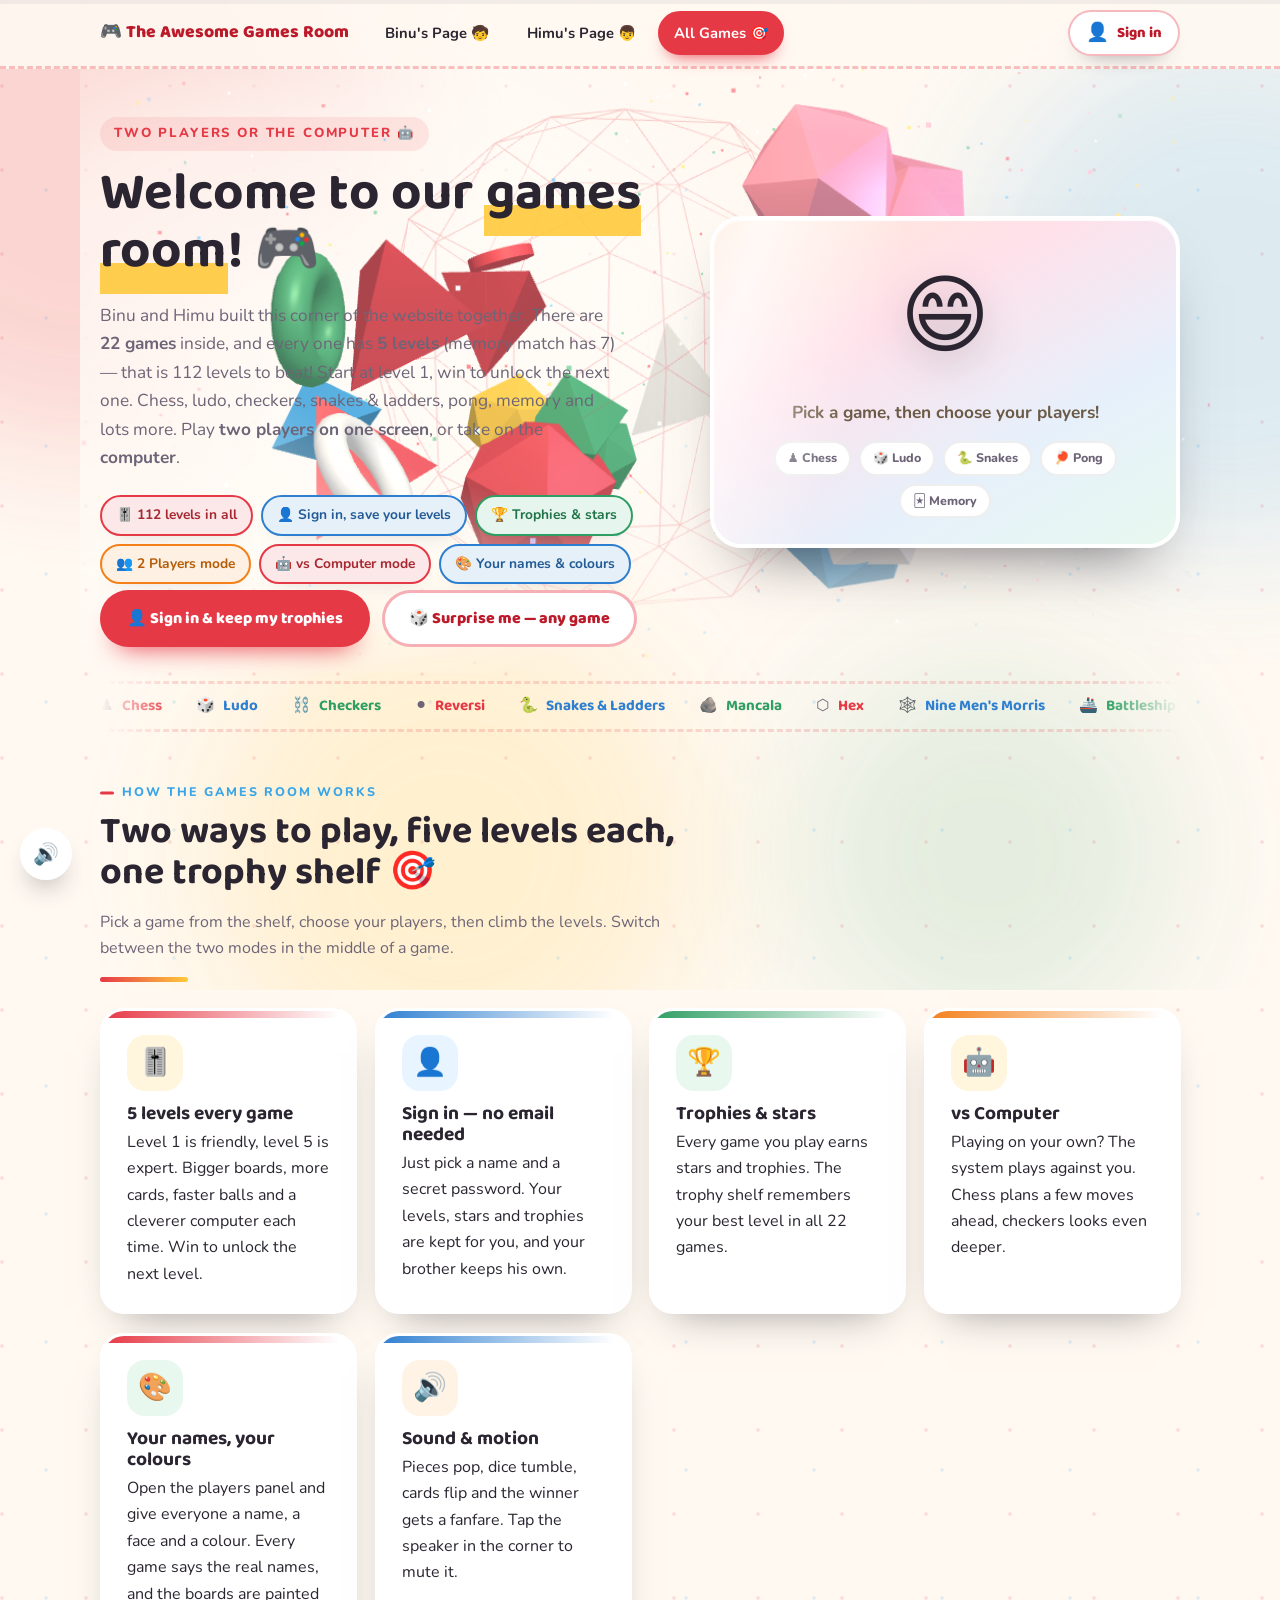
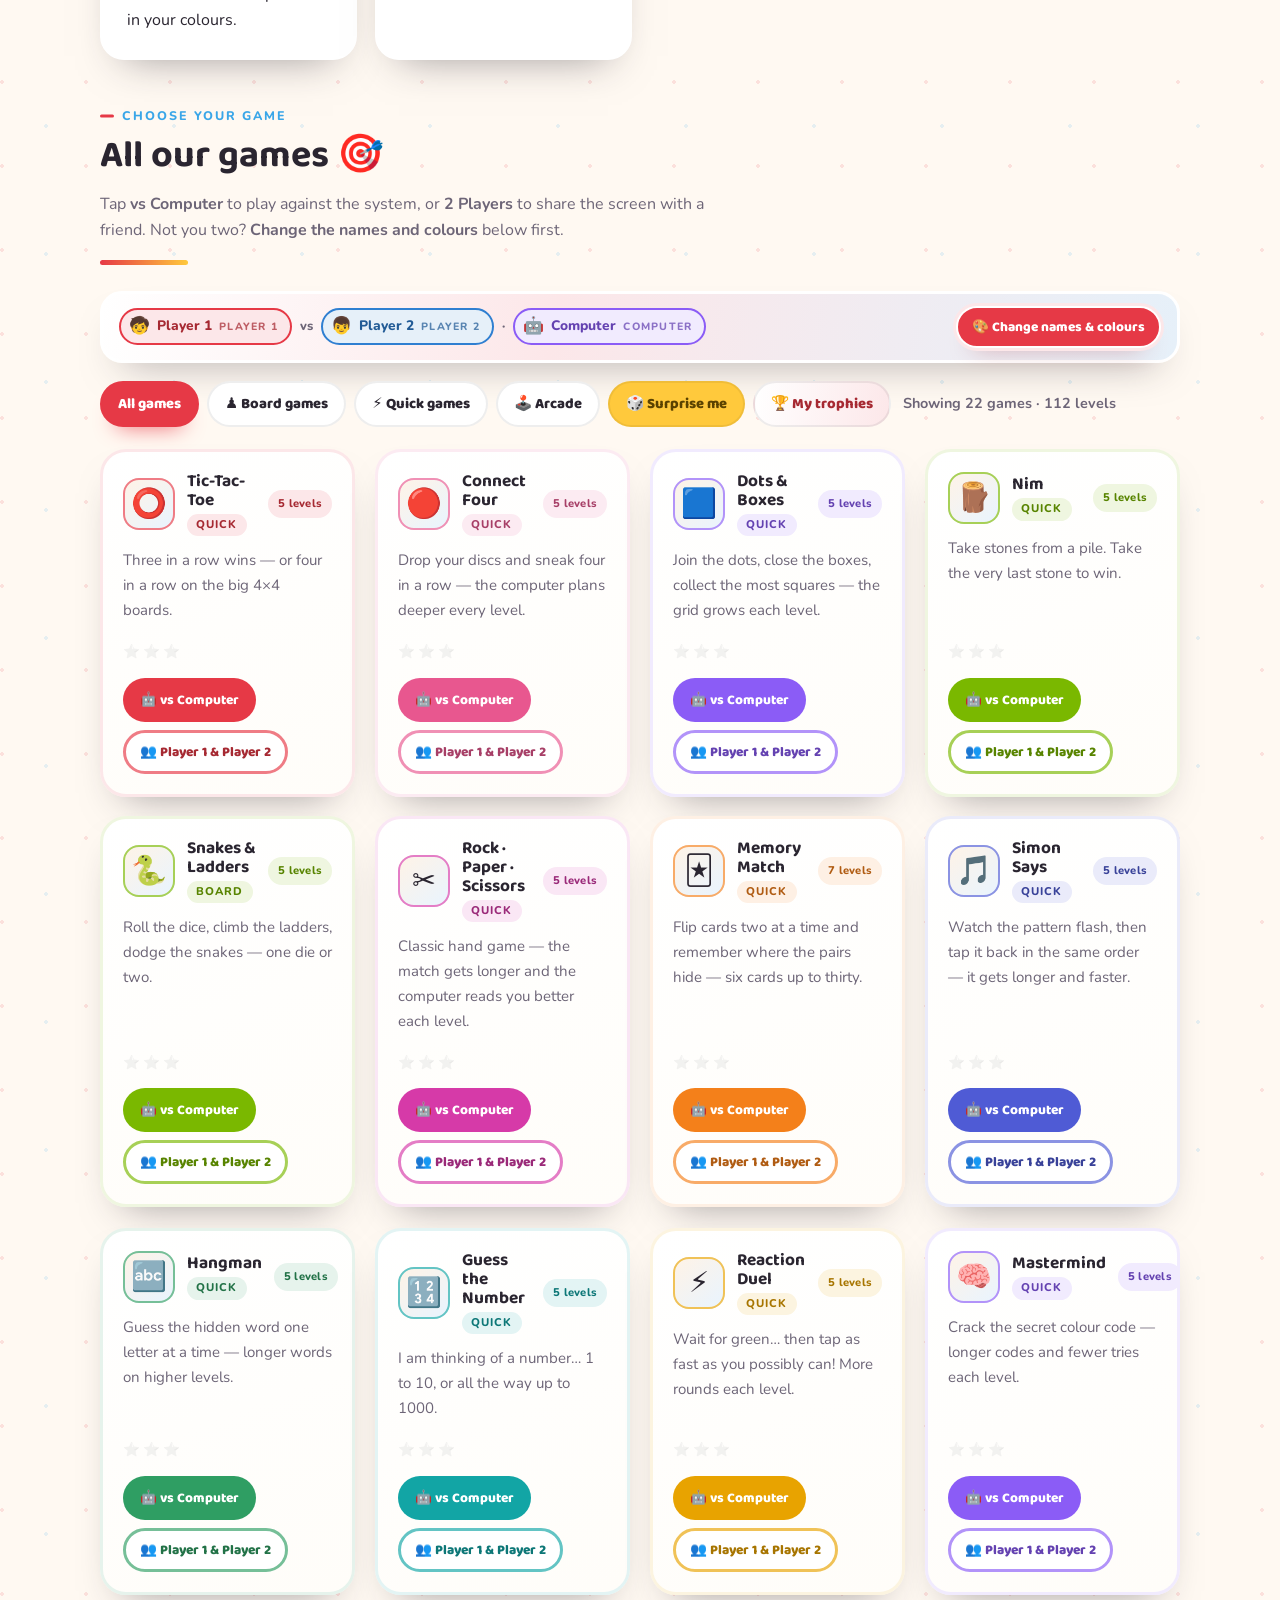
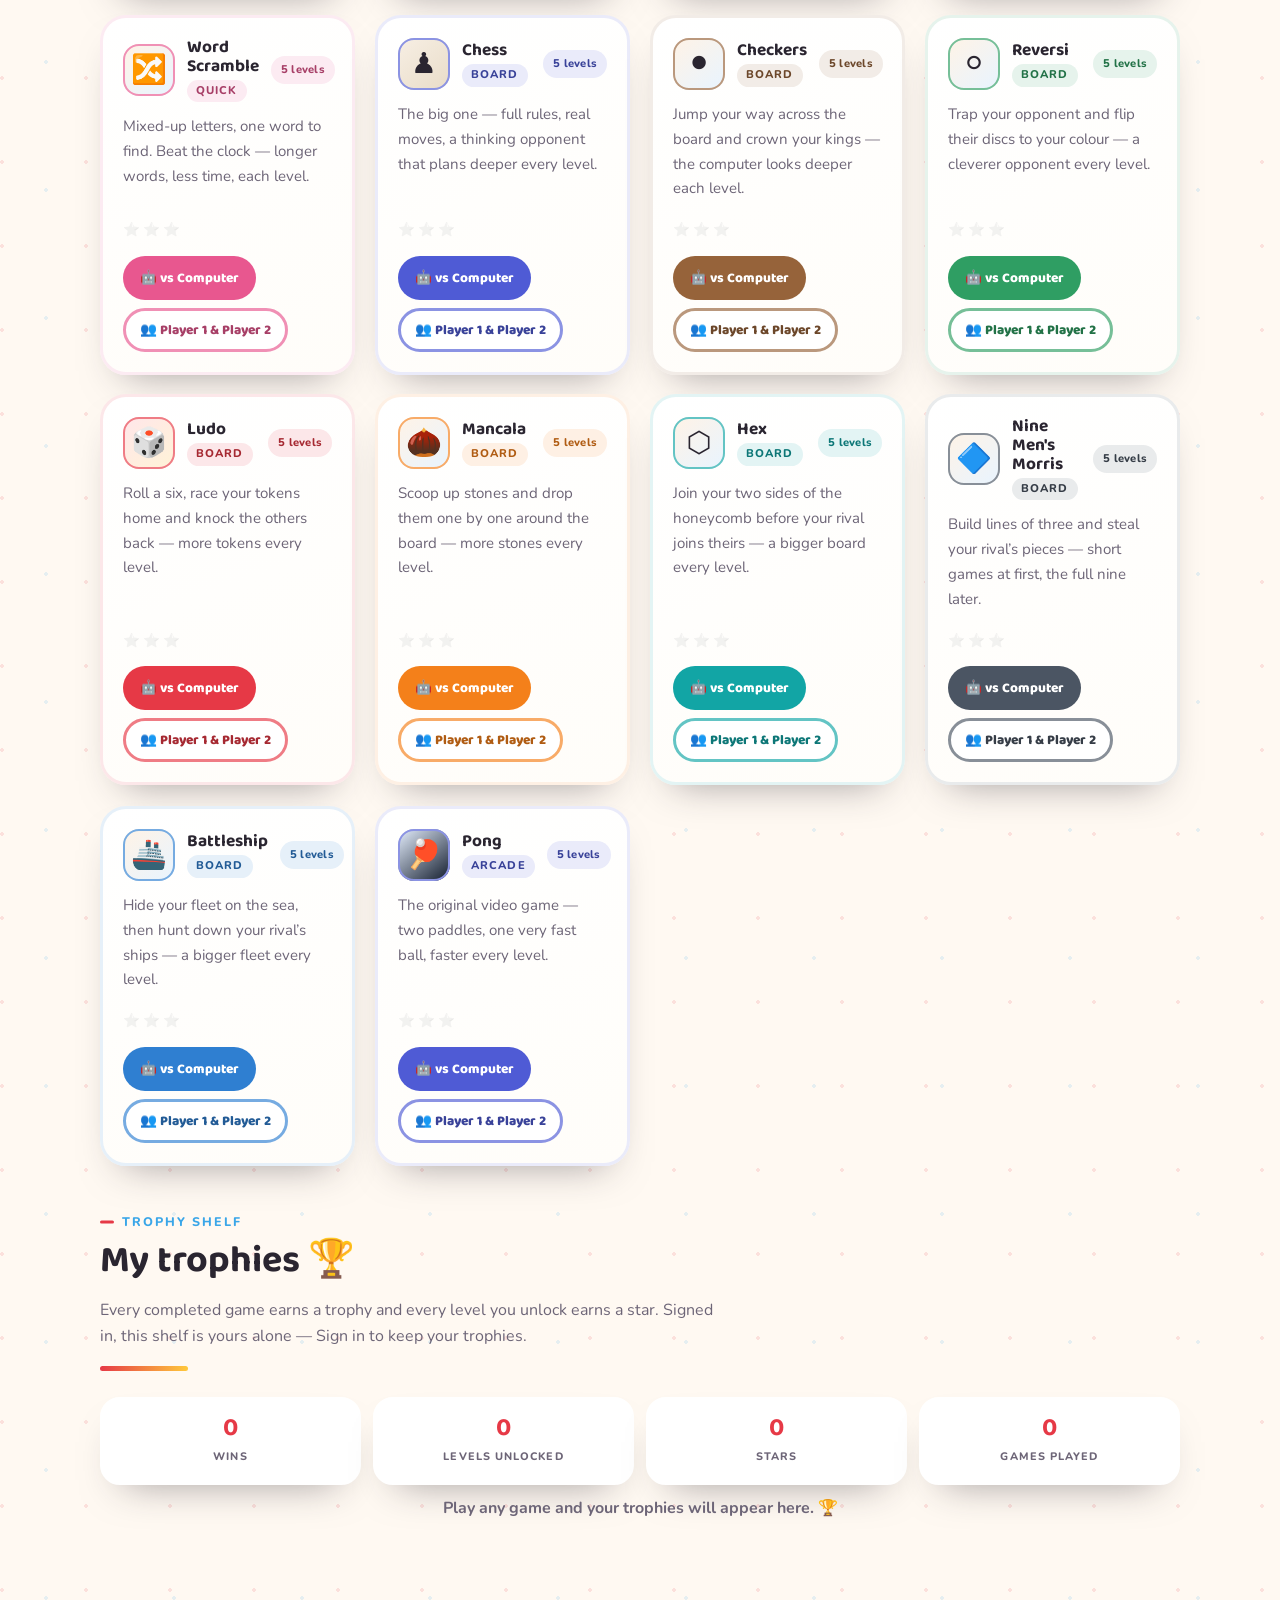
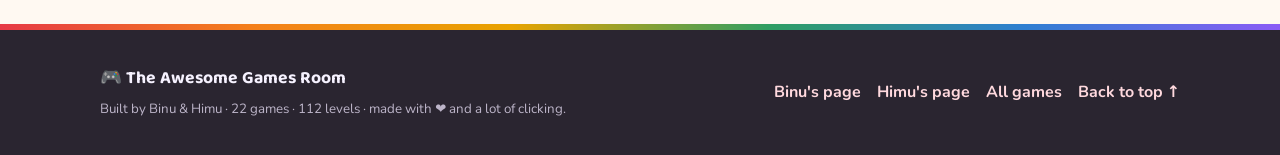
==== commit 6dfffaca: "Give every game five levels, player names and a kid-friendly sign in The games room grows up: a shar" ====
--- a/games.html
+++ b/games.html
@@ -3,8 +3,8 @@
 <head>
 <meta charset="UTF-8">
 <meta name="viewport" content="width=device-width, initial-scale=1.0">
-<title>The Awesome Games Room 🎮 | 22 games for Binu &amp; Himu</title>
-<meta name="description" content="22 family games you can play two-player on one screen or against the computer: chess, ludo, checkers, snakes and ladders, pong, memory and lots more.">
+<title>The Awesome Games Room 🎮 | 22 games and 112 levels for Binu &amp; Himu</title>
+<meta name="description" content="22 family games with 112 levels in all — chess, ludo, checkers, snakes and ladders, pong, memory and lots more. Play two-player on one screen or against the computer, and sign in to keep your levels and trophies.">
 <meta name="theme-color" content="#e63946">
 <link rel="icon" href="data:image/svg+xml,%3Csvg xmlns='http://www.w3.org/2000/svg' viewBox='0 0 100 100'%3E%3Ctext y='.9em' font-size='90'%3E🎮%3C/text%3E%3C/svg%3E">
 <link rel="preconnect" href="https://fonts.googleapis.com">
@@ -17,6 +17,7 @@
 <script src="sfx.js" defer></script>
 <script src="site.js" defer></script>
 <script src="fx.js" defer></script>
+<script src="account.js" defer></script>
 <script src="games/core.js" defer></script>
 <script src="games/quick1.js" defer></script>
 <script src="games/quick2.js" defer></script>
@@ -24,6 +25,7 @@
 <script src="games/board2.js" defer></script>
 <script src="games/arcade.js" defer></script>
 <script src="games/polish.js" defer></script>
+<script src="games/players.js" defer></script>
 <script src="games/hub.js" defer></script>
 <script type="module" src="js/three-scene.js"></script>
 </head>
@@ -54,16 +56,23 @@
       <h1 id="games-title">Welcome to our <span class="pop">games room</span>! 🎮</h1>
       <p>
         Binu and Himu built this corner of the website together. There are
-        <strong><span id="heroCount">22</span> games</strong> inside — chess, ludo, checkers,
-        snakes &amp; ladders, pong and lots more. Every single one can be played by
-        <strong>two players on one screen</strong>, or by one player against the
-        <strong>computer</strong>. Pick a game and press play!
+        <strong><span id="heroCount">22</span> games</strong> inside, and every one has
+        <strong>5 levels</strong> (memory match has 7) — that is 112 levels to beat! Start at level 1, win to
+        unlock the next one. Chess, ludo, checkers, snakes &amp; ladders, pong, memory
+        and lots more. Play <strong>two players on one screen</strong>, or take on the
+        <strong>computer</strong>.
       </p>
       <div class="chip-row">
+        <span class="chip">🎚️ 112 levels in all</span>
+        <span class="chip">👤 Sign in, save your levels</span>
+        <span class="chip">🏆 Trophies &amp; stars</span>
         <span class="chip">👥 2 Players mode</span>
         <span class="chip">🤖 vs Computer mode</span>
-        <span class="chip">🏆 Scoreboards</span>
-        <span class="chip">📱 Works on phones</span>
+        <span class="chip">🎨 Your names &amp; colours</span>
+      </div>
+      <div class="hero-actions">
+        <button class="btn btn-primary" type="button" id="signInHero">👤 Sign in &amp; keep my trophies</button>
+        <button class="btn btn-ghost" type="button" id="randomBtnHero">🎲 Surprise me — any game</button>
       </div>
     </div>
     <div class="games-hero-art">
@@ -110,14 +119,24 @@
   <section class="wrap section reveal" aria-labelledby="how-title">
     <div class="section-head">
       <span class="eyebrow">How the games room works</span>
-      <h2 id="how-title">Two ways to play, every game 🎯</h2>
-      <p>Pick a game from the shelf, then choose your players. You can switch between the two modes in the middle of a game.</p>
-    </div>
-    <div class="grid cols-3 stagger">
-      <article class="card">
-        <div class="card-icon b">👥</div>
-        <h3>2 Players</h3>
-        <p>Two people share one screen. Take turns on the same device — perfect for brothers, cousins and best friends.</p>
+      <h2 id="how-title">Two ways to play, five levels each, one trophy shelf 🎯</h2>
+      <p>Pick a game from the shelf, choose your players, then climb the levels. Switch between the two modes in the middle of a game.</p>
+    </div>
+    <div class="grid cols-4 stagger">
+      <article class="card">
+        <div class="card-icon y">🎚️</div>
+        <h3>5 levels every game</h3>
+        <p>Level 1 is friendly, level 5 is expert. Bigger boards, more cards, faster balls and a cleverer computer each time. Win to unlock the next level.</p>
+      </article>
+      <article class="card">
+        <div class="card-icon b">👤</div>
+        <h3>Sign in — no email needed</h3>
+        <p>Just pick a name and a secret password. Your levels, stars and trophies are kept for you, and your brother keeps his own.</p>
+      </article>
+      <article class="card">
+        <div class="card-icon g">🏆</div>
+        <h3>Trophies &amp; stars</h3>
+        <p>Every game you play earns stars and trophies. The trophy shelf remembers your best level in all 22 games.</p>
       </article>
       <article class="card">
         <div class="card-icon y">🤖</div>
@@ -125,7 +144,12 @@
         <p>Playing on your own? The system plays against you. Chess plans a few moves ahead, checkers looks even deeper.</p>
       </article>
       <article class="card">
-        <div class="card-icon g">🔊</div>
+        <div class="card-icon g">🎨</div>
+        <h3>Your names, your colours</h3>
+        <p>Open the players panel and give everyone a name, a face and a colour. Every game says the real names, and the boards are painted in your colours.</p>
+      </article>
+      <article class="card">
+        <div class="card-icon">🔊</div>
         <h3>Sound &amp; motion</h3>
         <p>Pieces pop, dice tumble, cards flip and the winner gets a fanfare. Tap the speaker in the corner to mute it.</p>
       </article>
@@ -137,16 +161,29 @@
     <div class="section-head">
       <span class="eyebrow">Choose your game</span>
       <h2 id="hub-title">All our games 🎯</h2>
-      <p>Tap <strong>vs Computer</strong> to play against the system, or <strong>2 Players</strong> to share the screen with a friend.</p>
-    </div>
+      <p>Tap <strong>vs Computer</strong> to play against the system, or <strong>2 Players</strong> to share the screen with a friend. Not you two? <strong>Change the names and colours</strong> below first.</p>
+    </div>
+    <div class="gk-who-strip" id="whoStrip" aria-live="polite"></div>
     <div class="filter-row" id="filters" role="group" aria-label="Filter games">
       <button class="gk-filter gk-filter-on" type="button" data-filter="all">All games</button>
       <button class="gk-filter" type="button" data-filter="Board">♟️ Board games</button>
       <button class="gk-filter" type="button" data-filter="Quick">⚡ Quick games</button>
       <button class="gk-filter" type="button" data-filter="Arcade">🕹️ Arcade</button>
-      <span class="filter-count">Showing <b id="gameCount">22</b> games</span>
+      <button class="gk-filter gk-random" type="button" id="randomBtn" title="Open a random game">🎲 Surprise me</button>
+      <button class="gk-filter gk-trophy-btn" type="button" id="trophyBtn" title="Jump to your trophy shelf">🏆 My trophies</button>
+      <span class="filter-count">Showing <b id="gameCount">22</b> games · 112 levels</span>
     </div>
     <div class="game-grid" id="cards"></div>
+  </section>
+
+  <!-- Trophy shelf -->
+  <section class="wrap section" id="trophies" aria-labelledby="trophies-title">
+    <div class="section-head">
+      <span class="eyebrow">Trophy shelf</span>
+      <h2 id="trophies-title">My trophies 🏆</h2>
+      <p>Every completed game earns a trophy and every level you unlock earns a star. Signed in, this shelf is yours alone — <span id="trophyLine">sign in to keep your trophies</span>.</p>
+    </div>
+    <div class="gk-trophies" id="trophyGrid" aria-live="polite"></div>
   </section>
 
   <!-- The game screen -->
@@ -159,8 +196,9 @@
         <button class="gk-mode-btn" type="button" data-mode="two">👥 2 Players</button>
         <button class="gk-mode-btn gk-mode-on" type="button" data-mode="cpu">🤖 vs Computer</button>
       </div>
-      <button class="gk-btn gk-btn-ghost gk-btn-small" type="button" id="restartBtn">↻ Restart</button>
-    </div>
+      <button class="gk-btn gk-btn-ghost gk-btn-small" type="button" id="restartBtn">↻ Restart level</button>
+    </div>
+    <div class="gk-stage-who" id="stageWho" aria-live="polite"></div>
     <p class="gk-status" id="statusLine" aria-live="polite"></p>
     <div class="gk-root" id="gameRoot"></div>
     <div class="gk-result" id="resultBanner" hidden>
@@ -176,13 +214,34 @@
     </details>
   </section>
 
+  <!-- Player options -->
+  <div class="gk-players" id="playersPanel" hidden>
+    <div class="gk-players-card" role="dialog" aria-modal="true" aria-labelledby="ppTitle">
+      <button class="gk-pp-x" type="button" id="ppClose" aria-label="Close player options">✖</button>
+      <h2 id="ppTitle">Who is playing? 🎨</h2>
+      <p class="gk-players-lead">Give everyone a name, a face and a colour. All 22 games use them straight away — and the boards are painted in your colours. Your choices are remembered for the player who is signed in.</p>
+      <div class="gk-pp-grid" id="ppGrid"></div>
+      <div class="gk-pp-skins">
+        <span class="gk-pp-tag">Board style</span>
+        <div class="gk-filter-row" id="ppSkins" role="group" aria-label="Board style">
+          <button class="gk-filter gk-filter-on" type="button" data-skin="classic">🎨 Classic</button>
+          <button class="gk-filter" type="button" data-skin="rainbow">🌈 Rainbow</button>
+        </div>
+      </div>
+      <div class="gk-controls gk-pp-actions">
+        <button class="gk-btn gk-btn-main" type="button" id="ppDone">✅ Done — let's play</button>
+        <button class="gk-btn gk-btn-ghost" type="button" id="ppReset">↺ Reset names</button>
+      </div>
+    </div>
+  </div>
+
 </main>
 
 <footer class="site-footer">
   <div class="wrap footer-inner">
     <div>
       <strong style="font-family:var(--font-head);font-size:1.1rem">🎮 The Awesome Games Room</strong>
-      <small>Built by Binu &amp; Himu · 22 games · made with ❤️ and a lot of clicking.</small>
+      <small>Built by Binu &amp; Himu · 22 games · 112 levels · made with ❤️ and a lot of clicking.</small>
     </div>
     <nav class="footer-links" aria-label="Footer">
       <a href="index.html">Binu's page</a>
--- a/styles.css
+++ b/styles.css
@@ -380,6 +380,115 @@
   .to-top{right:14px;bottom:14px}
 }
 
+/* ---------- Players & secret passwords (every page) ---------- */
+.ac-chip{
+  display:inline-flex;align-items:center;gap:8px;margin-left:auto;
+  font-family:var(--font-head);font-weight:800;font-size:.92rem;
+  padding:9px 16px;border-radius:999px;border:2px solid rgba(230,57,70,.35);
+  background:#fff;color:var(--red-dark);cursor:pointer;
+  box-shadow:0 12px 22px -18px rgba(42,37,48,.85);
+  transition:transform .2s ease, border-color .2s ease, background .2s ease;
+}
+.ac-chip:hover{transform:translateY(-2px) rotate(-1deg);border-color:var(--red)}
+.ac-chip-face{font-size:1.15rem;line-height:1}
+.ac-chip-name{max-width:12ch;overflow:hidden;text-overflow:ellipsis;white-space:nowrap}
+
+.ac-panel{
+  position:fixed;inset:0;z-index:140;display:flex;align-items:flex-start;justify-content:center;
+  padding:26px 14px 44px;overflow:auto;background:rgba(28,22,34,.55);backdrop-filter:blur(6px);
+}
+.ac-panel[hidden]{display:none}
+html.ac-open,html.ac-open body{overflow:hidden}
+.ac-card{
+  position:relative;width:min(560px,100%);background:linear-gradient(160deg,#fff,#fffaf5);
+  border:4px solid #fff;border-radius:28px;padding:24px;
+  box-shadow:0 40px 80px -40px rgba(42,37,48,.9);animation:popin .3s ease;
+}
+.ac-x{
+  position:absolute;right:14px;top:12px;width:38px;height:38px;border-radius:50%;
+  border:2px solid rgba(42,37,48,.12);background:#fff;font-size:1rem;cursor:pointer;line-height:1;
+}
+.ac-x:hover{background:#fff2f3;border-color:var(--red)}
+.ac-title{margin:0 0 .2em;font-size:clamp(1.35rem,3.4vw,1.75rem)}
+.ac-lead{color:var(--muted);margin:0 0 14px;font-weight:600}
+.ac-tabs{display:flex;flex-wrap:wrap;gap:8px;margin:0 0 16px}
+.ac-tab{
+  font-family:var(--font-head);font-weight:800;font-size:.92rem;padding:9px 16px;border-radius:999px;
+  border:2px solid rgba(42,37,48,.12);background:#fff;color:var(--ink);cursor:pointer;
+  transition:transform .18s ease, background .18s ease;
+}
+.ac-tab:hover{transform:translateY(-2px)}
+.ac-tab-on{background:var(--red);border-color:var(--red);color:#fff}
+.ac-body{display:block}
+.ac-field{display:block}
+.ac-name::placeholder{color:#b9b0c2;font-weight:700}
+.ac-pass{letter-spacing:.14em}
+.ac-player-name{font-weight:800;max-width:12ch;overflow:hidden;text-overflow:ellipsis;white-space:nowrap}
+.ac-field-tag{
+  display:block;font-weight:800;font-size:.72rem;letter-spacing:.14em;text-transform:uppercase;
+  color:var(--muted);margin:14px 0 6px;
+}
+.ac-input{
+  width:100%;font:inherit;font-weight:700;font-size:1rem;padding:12px 16px;border-radius:16px;
+  border:3px solid rgba(42,37,48,.12);background:#fff;color:var(--ink);
+}
+.ac-input:focus{outline:none;border-color:var(--red);box-shadow:0 0 0 4px rgba(230,57,70,.12)}
+.ac-error{
+  margin:12px 0 0;padding:10px 14px;border-radius:14px;background:#fff0f1;
+  border:2px solid rgba(230,57,70,.35);color:var(--red-dark);font-weight:700;font-size:.9rem;
+}
+.ac-players{display:flex;flex-wrap:wrap;gap:8px;align-items:center;margin-bottom:4px}
+.ac-player{
+  display:inline-flex;align-items:center;gap:7px;padding:7px 14px 7px 8px;border-radius:999px;
+  border:2px solid rgba(42,37,48,.12);background:#fff;font-weight:800;font-size:.9rem;
+  color:var(--ink);cursor:pointer;transition:transform .18s ease, border-color .18s ease;
+}
+.ac-player:hover{transform:translateY(-2px);border-color:var(--red)}
+.ac-player-on{border-color:var(--red);background:linear-gradient(140deg,#fff,#fff4f5)}
+.ac-player-face{
+  width:26px;height:26px;border-radius:50%;display:grid;place-items:center;
+  background:var(--pc,#ffe9d6);font-size:.95rem;
+}
+.ac-faces{display:flex;flex-wrap:wrap;gap:6px}
+.ac-face{
+  width:42px;height:42px;border-radius:14px;border:3px solid #fff;background:#fff8f0;
+  font-size:1.15rem;cursor:pointer;box-shadow:0 8px 16px -14px rgba(42,37,48,.7);
+  transition:transform .15s ease, border-color .15s ease;
+}
+.ac-face:hover{transform:translateY(-2px) scale(1.06)}
+.ac-face-on{border-color:var(--red);background:#fff0f1}
+.ac-actions{display:flex;flex-wrap:wrap;gap:10px;margin-top:18px}
+.ac-btn{
+  font-family:var(--font-head);font-weight:800;font-size:1rem;padding:12px 20px;border-radius:999px;
+  border:3px solid transparent;cursor:pointer;transition:transform .2s ease, box-shadow .2s ease;
+}
+.ac-go{background:var(--red);color:#fff;box-shadow:0 16px 26px -18px var(--red)}
+.ac-go:hover{transform:translateY(-3px) rotate(-1deg);background:var(--red-dark)}
+.ac-ghost{background:#fff;border-color:rgba(230,57,70,.4);color:var(--red-dark)}
+.ac-ghost:hover{transform:translateY(-3px) rotate(1deg);border-color:var(--red)}
+.ac-note{margin:14px 0 0;font-size:.82rem;color:var(--muted);font-weight:700}
+.ac-hint{margin:0 0 6px;color:var(--muted);font-weight:700;font-size:.9rem}
+.ac-me{display:flex;align-items:center;gap:14px;margin-bottom:16px}
+.ac-me-face{
+  width:58px;height:58px;border-radius:50%;display:grid;place-items:center;font-size:1.8rem;
+  background:var(--pc,#ffe9d6);border:4px solid #fff;box-shadow:0 14px 24px -18px rgba(42,37,48,.9);
+}
+.ac-me-text strong{display:block;font-family:var(--font-head);font-size:1.2rem}
+.ac-me-text small{color:var(--muted);font-weight:700;font-size:.85rem}
+.ac-stats{display:grid;grid-template-columns:repeat(4,1fr);gap:10px;margin-bottom:6px}
+.ac-stat{
+  background:#fff;border-radius:16px;padding:12px 6px;text-align:center;
+  box-shadow:0 12px 22px -20px rgba(42,37,48,.85);border:2px solid rgba(42,37,48,.06);
+}
+.ac-stat-icon{display:block;font-size:1.1rem;line-height:1.3}
+.ac-stat strong{display:block;font-family:var(--font-head);font-size:1.15rem;color:var(--red)}
+.ac-stat small{font-size:.66rem;font-weight:800;color:var(--muted);text-transform:uppercase;letter-spacing:.06em}
+
+@media (max-width:620px){
+  .ac-stats{grid-template-columns:repeat(2,1fr)}
+  .ac-chip{margin-left:0}
+}
+
 /* ---------- Motion preferences ---------- */
 @media (prefers-reduced-motion: reduce){
   html{scroll-behavior:auto}
--- a/games.css
+++ b/games.css
@@ -320,6 +320,11 @@
 
 /* ---------------- pong ---------------- */
 .gk-canvas{width:100%;max-width:640px;display:block;margin:0 auto;border-radius:18px;background:#101a2b}
+/* Pong's arena wears both players' colours as a frame around the court. */
+.gk-pong{
+  border:4px solid var(--p1-soft,#ffe9d6);
+  box-shadow:0 0 0 5px var(--p2-soft,#dff1ff),0 30px 44px -30px rgba(11,20,36,.9);
+}
 .gk-pong-controls{display:flex;justify-content:space-between;gap:16px;align-items:flex-start;max-width:640px;margin:14px auto 0}
 .gk-padstack{display:flex;flex-direction:column;gap:8px;align-items:center}
 .gk-padlabel{font-weight:800;font-size:.82rem;color:var(--muted)}
@@ -340,3 +345,289 @@
   .gk-rpad{min-height:110px}
   .gk-padbtn{width:60px;height:42px}
 }
+
+/* ==========================================================================
+   PLAYERS, COLOURS AND GAME THEMES
+   games/players.js paints --p1/--p2 (and a soft/tint/mid/deep ramp of each)
+   onto <html> and onto the game screen, and games/hub.js paints --accent per
+   game. Everything below simply spends those variables, so the whole room
+   changes colour the moment somebody picks a new colour.
+   The values here are the defaults used before the script runs.
+   ========================================================================== */
+:root{
+  --p1:#e63946; --p1-soft:#fce7e9; --p1-tint:#f7c0c4; --p1-mid:#ef7c85;
+  --p1-deep:#a62932; --p1-glow:rgba(230,57,70,.42);
+  --p2:#2f7fd1; --p2-soft:#e6f0f9; --p2-tint:#bcd6f0; --p2-mid:#76abe1;
+  --p2-deep:#225b96; --p2-glow:rgba(47,127,209,.42);
+  --accent:#e63946; --accent-soft:#fce7e9; --accent-mid:#f7c0c4; --accent-deep:#a62932;
+  --accent-glow:rgba(230,57,70,.42);
+  --cpu:#8b5cf6;
+}
+
+/* ---------------------------------------------- the players panel */
+.gk-who-strip{
+  display:flex;flex-wrap:wrap;align-items:center;justify-content:space-between;gap:12px;
+  background:linear-gradient(100deg,#fff,var(--p1-soft) 42%,var(--p2-soft));
+  border:3px solid #fff;border-radius:22px;padding:12px 16px;margin:0 0 18px;
+  box-shadow:var(--shadow);
+}
+.gk-stage-who{
+  display:flex;flex-wrap:wrap;align-items:center;gap:10px;
+  margin:0 0 12px;
+}
+.gk-who-row{display:flex;flex-wrap:wrap;align-items:center;gap:8px}
+.gk-who-pip{
+  display:inline-flex;align-items:center;gap:7px;padding:5px 12px 5px 8px;border-radius:999px;
+  background:var(--pc-soft,#fff);color:var(--pc-deep,#2a2530);
+  border:2px solid var(--pc,#fff);font-weight:800;font-size:.86rem;
+}
+.gk-who-face{font-size:1.05rem;line-height:1}
+.gk-who-label{
+  font-size:.66rem;text-transform:uppercase;letter-spacing:.12em;opacity:.72;font-weight:800;
+}
+.gk-who-name{font-weight:800;max-width:16ch;overflow:hidden;text-overflow:ellipsis;white-space:nowrap}
+.gk-who-vs{font-weight:800;color:var(--muted);font-size:.8rem}
+/* The "change names & colours" button glows in the first player's colour. */
+.gk-who-edit{
+  border:2px solid #fff;
+  box-shadow:0 0 0 3px var(--p1-soft,#ffe9d6),0 14px 24px -18px var(--p1-deep,#bc1a2a);
+}
+.gk-who-edit:hover{box-shadow:0 0 0 3px var(--p1-mid,#ffd9e2),0 18px 28px -18px var(--p1-deep,#bc1a2a)}
+
+/* ---------------------------------------------- levels on the game screen */
+.gk-levels{
+  display:flex;flex-wrap:wrap;align-items:center;gap:10px;
+  margin:0 0 12px;padding:10px 14px;border-radius:20px;
+  border:3px solid #fff;background:linear-gradient(100deg,#fff,var(--accent-soft,#fff6dd));
+  box-shadow:var(--shadow);
+}
+.gk-level-tag{
+  font-weight:800;font-size:.7rem;letter-spacing:.16em;text-transform:uppercase;color:var(--muted);
+}
+.gk-level-row{display:flex;flex-wrap:wrap;gap:6px}
+.gk-level-btn{
+  width:44px;height:44px;border-radius:14px;border:3px solid rgba(42,37,48,.12);background:#fff;
+  font-family:var(--font-head);font-weight:800;font-size:.95rem;color:var(--ink);cursor:pointer;
+  transition:transform .18s ease, border-color .18s ease, background .18s ease, color .18s ease;
+}
+.gk-level-btn:hover{transform:translateY(-3px);border-color:var(--accent,var(--red))}
+.gk-level-on{
+  background:var(--accent,var(--red));border-color:var(--accent,var(--red));color:#fff;
+  box-shadow:0 14px 22px -14px var(--accent,var(--red));
+}
+.gk-level-done{border-color:#3fa96e}
+.gk-level-locked{opacity:.55;cursor:not-allowed;background:#f5f2f7}
+.gk-level-locked:hover{transform:none;border-color:rgba(42,37,48,.12)}
+.gk-level-name{font-weight:800;font-size:.84rem;color:var(--accent-deep,var(--ink))}
+.gk-level-hint{font-size:.8rem;font-weight:700;color:var(--muted)}
+.gk-next{animation:gkPop .5s ease}
+@keyframes gkPop{0%{transform:scale(.9);opacity:.5}100%{transform:scale(1);opacity:1}}
+
+/* the tic-tac-toe board shrinks its marks on the bigger boards */
+.gk-ttt-n3 .gk-ttt-cell{font-size:clamp(1.7rem,6.4vw,2.5rem)}
+.gk-ttt-n4 .gk-ttt-cell{font-size:clamp(1.1rem,4.6vw,1.7rem)}
+
+/* levels, stars and trophies on the shelf */
+.gk-card-level{
+  margin-left:auto;font-weight:800;font-size:.7rem;letter-spacing:.02em;padding:5px 10px;border-radius:999px;
+  background:var(--accent-soft,#fff6dd);color:var(--accent-deep,#6b5a45);white-space:nowrap;
+}
+.gk-card-stars{display:flex;gap:3px;font-size:.86rem;margin:6px 0 2px}
+.gk-star{opacity:.28;filter:grayscale(1)}
+.gk-star-on{opacity:1;filter:none;animation:gkPop .4s ease}
+.gk-random{background:var(--yellow);color:#5a4200;border-color:rgba(0,0,0,.06)}
+.gk-trophy-btn{background:linear-gradient(100deg,#fff,var(--p1-soft,#fff6dd));color:var(--p1-deep,#6b5a45)}
+
+/* the trophy shelf */
+.gk-trophies{display:block}
+.gk-trophy-sum{display:grid;grid-template-columns:repeat(4,1fr);gap:12px}
+.gk-trophy-stat{
+  background:#fff;border-radius:20px;padding:14px 10px;text-align:center;border:3px solid #fff;
+  box-shadow:var(--shadow);
+}
+.gk-trophy-stat strong{display:block;font-family:var(--font-head);font-size:1.6rem;color:var(--red);line-height:1.1}
+.gk-trophy-stat small{font-weight:800;font-size:.68rem;letter-spacing:.1em;text-transform:uppercase;color:var(--muted)}
+.gk-trophy-list{display:grid;gap:10px;grid-template-columns:repeat(auto-fit,minmax(270px,1fr));margin-top:16px}
+.gk-trophy{
+  display:flex;align-items:center;gap:10px;background:#fff;border-radius:20px;padding:12px 16px;
+  border:3px solid #fff;box-shadow:var(--shadow);cursor:pointer;font:inherit;text-align:left;
+  transition:transform .2s ease, border-color .2s ease;
+}
+.gk-trophy:hover{transform:translateY(-4px) rotate(-.6deg);border-color:var(--accent,var(--red))}
+.gk-trophy-emoji{font-size:1.5rem;line-height:1}
+.gk-trophy-name{flex:1;font-family:var(--font-head);font-weight:800;font-size:.98rem}
+.gk-trophy-level{font-weight:800;font-size:.78rem;color:var(--accent-deep,var(--muted));white-space:nowrap}
+.gk-trophy-stars{font-size:.82rem;letter-spacing:1px}
+.gk-trophy-wins{font-weight:800;font-size:.78rem;color:var(--muted);white-space:nowrap}
+@media (max-width:620px){.gk-trophy-sum{grid-template-columns:repeat(2,1fr)}}
+
+.gk-players{
+  position:fixed;inset:0;z-index:120;display:flex;align-items:flex-start;justify-content:center;
+  padding:26px 14px 40px;overflow:auto;
+  background:rgba(28,22,34,.55);backdrop-filter:blur(6px);
+  animation:fadeIn .22s ease;
+}
+.gk-players[hidden]{display:none}
+html.gk-pp-open,html.gk-pp-open body{overflow:hidden}
+.gk-players-card{
+  position:relative;width:min(1040px,100%);background:linear-gradient(160deg,#fff,#fffaf5);
+  border:4px solid #fff;border-radius:30px;padding:26px;box-shadow:0 40px 80px -40px rgba(42,37,48,.9);
+  animation:popin .3s ease;
+}
+.gk-players-card h2{margin:0 0 .2em;font-size:clamp(1.4rem,3.4vw,1.9rem)}
+.gk-players-lead{color:var(--muted);margin:0 0 18px;max-width:70ch}
+.gk-pp-x{
+  position:absolute;top:14px;right:14px;width:40px;height:40px;border-radius:50%;
+  border:2px solid rgba(42,37,48,.12);background:#fff;font-size:1rem;cursor:pointer;
+}
+.gk-pp-x:hover{background:var(--p1-soft)}
+.gk-pp-grid{display:grid;grid-template-columns:repeat(auto-fit,minmax(255px,1fr));gap:16px}
+.gk-pp{
+  background:linear-gradient(170deg,var(--pc-soft,#fff),#fff 70%);
+  border:3px solid var(--pc,#fff);border-radius:22px;padding:16px;display:grid;gap:10px;align-content:start;
+}
+.gk-pp-head{display:flex;align-items:center;gap:12px}
+.gk-pp-face{
+  width:52px;height:52px;border-radius:50%;display:grid;place-items:center;font-size:1.7rem;
+  background:#fff;box-shadow:0 0 0 3px var(--pc,#fff);
+}
+.gk-pp-role strong{display:block;font-family:var(--font-head);font-size:1.05rem}
+.gk-pp-role small{color:var(--muted);font-weight:800;font-size:.72rem;text-transform:uppercase;letter-spacing:.12em}
+.gk-pp-tag{font-weight:800;font-size:.7rem;text-transform:uppercase;letter-spacing:.14em;color:var(--muted)}
+.gk-pp-name-row{display:grid;gap:4px}
+.gk-pp-name{width:100%;flex:none}
+.gk-pp-name:focus{outline-color:var(--pc)}
+.gk-pp-faces{display:flex;flex-wrap:wrap;gap:5px}
+.gk-pp-face-btn{
+  width:34px;height:34px;border-radius:10px;border:2px solid rgba(42,37,48,.1);background:#fff;
+  font-size:1.05rem;line-height:1;cursor:pointer;padding:0;
+}
+.gk-pp-face-btn:hover{transform:translateY(-2px)}
+.gk-pp-face-btn.gk-pp-on{border-color:var(--pc);background:var(--pc-soft)}
+.gk-pp-colors{display:flex;flex-wrap:wrap;gap:6px}
+.gk-pp-color{
+  width:30px;height:30px;border-radius:50%;border:3px solid #fff;background:var(--sw,#ccc);
+  cursor:pointer;box-shadow:0 2px 6px -2px rgba(0,0,0,.5);padding:0;
+}
+.gk-pp-color.gk-pp-on{box-shadow:0 0 0 3px var(--ink)}
+.gk-pp-skins{margin-top:16px;display:grid;gap:6px}
+.gk-filter-row{display:flex;flex-wrap:wrap;gap:8px}
+.gk-pp-actions{justify-content:flex-start}
+
+/* ---------------------------------------------- colourful page furniture */
+.games-hero-art{background:linear-gradient(150deg,#ffe9d6,#ffe1ea 34%,#e6f0fb 68%,#e8f8ef)}
+#filters .gk-filter:nth-child(1){--pill:#e63946}
+#filters .gk-filter:nth-child(2){--pill:#4f5bd5}
+#filters .gk-filter:nth-child(3){--pill:#e8a300}
+#filters .gk-filter:nth-child(4){--pill:#2f9e63}
+.gk-filter.gk-filter-on{background:var(--pill,var(--red));border-color:var(--pill,var(--red))}
+
+/* Each game card wears its own colour. */
+.game-card{border-color:var(--accent-soft,#fff)}
+.game-card .game-emoji{
+  background:linear-gradient(140deg,#fff,var(--accent-soft));
+  box-shadow:inset 0 0 0 2px var(--accent-mid,rgba(0,0,0,.06));
+}
+.game-card .game-tag{color:var(--accent-deep,#1b5a9c);background:var(--accent-soft,rgba(58,166,232,.12))}
+.game-card:hover{box-shadow:0 34px 54px -30px var(--accent-glow), 0 0 0 3px var(--accent-mid)}
+.game-card .gk-btn-main{background:var(--accent);color:#fff}
+.game-card .gk-btn-ghost{border-color:var(--accent-mid);color:var(--accent-deep)}
+
+/* The game screen takes on the game's colour too. */
+.game-stage .stage-head{border-color:var(--accent-soft,#fff)}
+.game-stage .gk-status{border-left:7px solid var(--accent);background:linear-gradient(90deg,var(--accent-soft),#fff6dd)}
+.game-stage .gk-root{box-shadow:0 30px 60px -34px var(--accent-glow), 0 0 0 4px var(--accent-soft)}
+.game-stage .gk-rules[open]{box-shadow:inset 0 0 0 2px var(--accent-soft)}
+
+/* ---------------------------------------------- every game in your colours */
+.gk-ttt-cell.gk-X{color:var(--p1)}
+.gk-ttt-cell.gk-O{color:var(--p2)}
+.gk-ttt-cell.gk-X,.gk-ttt-cell.gk-O{text-shadow:0 2px 0 rgba(0,0,0,.12)}
+
+.gk-c4-cell.gk-p1{background:var(--p1-soft);box-shadow:inset 0 0 0 6px var(--p1)}
+.gk-c4-cell.gk-p2{background:var(--p2-soft);box-shadow:inset 0 0 0 6px var(--p2)}
+
+.gk-db .gk-own-P1::after{background:var(--p1)}
+.gk-db .gk-own-P2::after{background:var(--p2)}
+.gk-db .gk-box.gk-own-P1{background:var(--p1-soft);color:var(--p1-deep)}
+.gk-db .gk-box.gk-own-P2{background:var(--p2-soft);color:var(--p2-deep)}
+
+.gk-disc-B{background:var(--p1)}
+.gk-disc-W{background:var(--p2);box-shadow:inset 0 0 0 3px rgba(255,255,255,.55)}
+
+.gk-chess .gk-sq.gk-side-b{color:var(--p1)}
+.gk-chess .gk-sq.gk-side-w{color:var(--p2)}
+.gk-checkers .gk-chk.gk-side-p1{box-shadow:inset 0 0 0 3px var(--p1-mid)}
+.gk-checkers .gk-chk.gk-side-p2{box-shadow:inset 0 0 0 3px var(--p2-mid)}
+
+.gk-token-red{background:var(--p1)}
+.gk-token-yellow{background:var(--p2);color:#fff}
+.gk-home-red{background:var(--p1-mid)}
+.gk-home-yellow{background:var(--p2-mid)}
+.gk-yard-red{background:var(--p1-soft)}
+.gk-yard-yellow{background:var(--p2-soft)}
+
+.gk-store-p1{color:var(--p1-deep);box-shadow:0 0 0 3px var(--p1-soft)}
+.gk-store-p2{color:var(--p2-deep);box-shadow:0 0 0 3px var(--p2-soft)}
+.gk-pit-live{border-color:var(--p1);background:var(--p1-soft)}
+
+.gk-hex-p1{background:var(--p1);color:#fff}
+.gk-hex-p2{background:var(--p2);color:#fff}
+
+.gk-mp1{background:var(--p1);border-color:var(--p1)}
+.gk-mp2{background:var(--p2);border-color:var(--p2)}
+
+.gk-arena.gk-go .gk-rpad.gk-p1{background:var(--p1)}
+.gk-arena.gk-go .gk-rpad.gk-p2{background:var(--p2)}
+.gk-arena.gk-done .gk-rpad.gk-p1{background:var(--p1-soft)}
+.gk-arena.gk-done .gk-rpad.gk-p2{background:var(--p2-soft)}
+.gk-rpad.gk-p1{box-shadow:inset 0 0 0 4px var(--p1-soft)}
+.gk-rpad.gk-p2{box-shadow:inset 0 0 0 4px var(--p2-soft)}
+
+.gk-mem-card{background:linear-gradient(160deg,#fff,var(--accent-soft,#f1f5ff))}
+.gk-mem-card.gk-matched{background:var(--p1-soft);box-shadow:0 0 0 4px var(--p1-mid)}
+
+.gk-word{color:var(--accent-deep,#2a2530)}
+.gk-key:hover{background:var(--accent-soft,#fff6dd)}
+.gk-key.gk-used{background:var(--accent-soft,#f2eef6);color:var(--accent-deep,#6d6577)}
+.gk-scramble{color:var(--accent-deep,#bc1a2a)}
+.gk-num,.gk-range{color:var(--accent-deep,#6d6577)}
+
+.gk-here{box-shadow:inset 0 0 0 3px var(--accent,#e63946)}
+.gk-ladder{background:#e8f8ef;box-shadow:inset 0 0 0 2px rgba(63,169,110,.25)}
+.gk-snakecell{background:#ffe9f0;box-shadow:inset 0 0 0 2px rgba(230,57,70,.18)}
+
+.gk-bs-cell{background:var(--accent-soft,#cfeaff);box-shadow:inset 0 0 0 2px rgba(255,255,255,.7)}
+.gk-hex-cell{background:var(--accent-soft,rgba(42,37,48,.08))}
+.gk-hex-cell:hover{background:var(--accent-mid,rgba(42,37,48,.16))}
+
+.gk-pong-controls .gk-padstack-p1 .gk-padbtn{border-color:#fff;box-shadow:0 0 0 3px var(--pc),0 10px 20px -14px var(--pc)}
+.gk-pong-controls .gk-padstack-p2 .gk-padbtn{border-color:#fff;box-shadow:0 0 0 3px var(--pc),0 10px 20px -14px var(--pc)}
+.gk-pong-controls .gk-padlabel{color:var(--pc,var(--muted))}
+
+.gk-pads .gk-pad:nth-child(4n+1){--pad:#e63946}
+.gk-pads .gk-pad:nth-child(4n+2){--pad:#2f7fd1}
+.gk-pads .gk-pad:nth-child(4n+3){--pad:#2f9e63}
+.gk-pads .gk-pad:nth-child(4n+4){--pad:#e8a300}
+.gk-pads .gk-pad{background:var(--pad,#fff)}
+.gk-pads .gk-pad.gk-lit{background:var(--pad,#fff);filter:brightness(1.6) saturate(1.3)}
+
+.gk-stone{background:radial-gradient(circle at 32% 28%,#fff 5%,var(--accent,#ffc93c) 60%,var(--accent-deep,#d9a400))}
+
+/* ---------------------------------------------- the rainbow board style */
+html[data-skin="rainbow"] .gk-sq.gk-light{background:#fff4d9}
+html[data-skin="rainbow"] .gk-sq.gk-dark{background:#ffd9e8}
+html[data-skin="rainbow"] .gk-ludo-cell{background:rgba(255,255,255,.5)}
+html[data-skin="rainbow"] .gk-ludo-track{background:linear-gradient(140deg,#fff,#fff0f6)}
+html[data-skin="rainbow"] .gk-hex-cell{background:var(--accent-mid,#ffd9e8)}
+html[data-skin="rainbow"] .gk-mem-card{background:linear-gradient(160deg,var(--accent-soft),#fff)}
+html[data-skin="rainbow"] .gk-pit{background:linear-gradient(160deg,#fff,var(--accent-soft))}
+
+@keyframes fadeIn{from{opacity:0}to{opacity:1}}
+
+@media (max-width:620px){
+  .gk-players{padding:12px 8px 30px}
+  .gk-players-card{padding:18px;border-radius:22px}
+  .gk-pp-grid{grid-template-columns:1fr}
+  .gk-who-strip{padding:10px 12px}
+}
--- a/motion.css
+++ b/motion.css
@@ -490,3 +490,62 @@
   .fx .reveal,.fx .stagger > *{opacity:1;transform:none}
   .fx-marquee-track{animation:none}
 }
+
+/* ==========================================================================
+   THE COLOUR PASS
+   One crayon colour per card, chip, fact, subject and dream, cycling through
+   the four house colours. Every grid on the site stops looking flat, and the
+   games room can borrow the same variables for its own colours.
+   ========================================================================== */
+.grid > *:nth-child(4n+1),.facts li:nth-child(4n+1),.stats > *:nth-child(4n+1),.sib-row > *:nth-child(4n+1),.chip:nth-child(4n+1){
+  --card-hue:#e63946;--card-soft:#fce7e9;--card-deep:#a62932
+}
+.grid > *:nth-child(4n+2),.facts li:nth-child(4n+2),.stats > *:nth-child(4n+2),.sib-row > *:nth-child(4n+2),.chip:nth-child(4n+2){
+  --card-hue:#2f7fd1;--card-soft:#e6f0f9;--card-deep:#225b96
+}
+.grid > *:nth-child(4n+3),.facts li:nth-child(4n+3),.stats > *:nth-child(4n+3),.sib-row > *:nth-child(4n+3),.chip:nth-child(4n+3){
+  --card-hue:#2f9e63;--card-soft:#e6f6ee;--card-deep:#1f7346
+}
+.grid > *:nth-child(4n+4),.facts li:nth-child(4n+4),.stats > *:nth-child(4n+4),.sib-row > *:nth-child(4n+4),.chip:nth-child(4n+4){
+  --card-hue:#f4801a;--card-soft:#fef0e2;--card-deep:#b45c08
+}
+
+/* A crayon stripe along the top of every card. */
+.card::before{
+  content:'';position:absolute;top:0;left:0;right:0;height:7px;z-index:1;
+  background:linear-gradient(90deg,var(--card-hue,#e63946),transparent 94%);
+}
+.card:hover::before{height:9px}
+
+/* Stats, facts and dream bars each get their own colour too. */
+.stat{position:relative;overflow:hidden}
+.stat::before{content:'';position:absolute;top:0;left:0;right:0;height:6px;background:var(--card-hue,#e63946)}
+.stat b{color:var(--card-deep,#e63946)}
+
+.facts li{padding-left:20px}
+.facts li::before{
+  content:'';position:absolute;left:0;top:0;bottom:0;width:7px;background:var(--card-hue,#e63946);
+}
+
+.subject{box-shadow:var(--shadow), inset 7px 0 0 var(--card-hue,#e63946)}
+
+.sib{padding-left:22px}
+.sib::before{content:'';position:absolute;left:0;top:0;bottom:0;width:7px;background:var(--card-hue,#e63946)}
+
+.dream .dream-bar i{background:linear-gradient(90deg,var(--card-hue,#ffc93c),var(--card-deep,#e63946))}
+.dream .dream-top span{color:var(--card-deep,#e63946)}
+
+/* Chips become a handful of coloured sweets. */
+.chip{background:var(--card-soft,#fff);border-color:var(--card-hue,#e63946);color:var(--card-deep,#6d6577)}
+
+/* The marquee and the footer get a rainbow edging. */
+.fx-marquee-track span:nth-child(3n+1) b{color:#e63946}
+.fx-marquee-track span:nth-child(3n+2) b{color:#2f7fd1}
+.fx-marquee-track span:nth-child(3n+3) b{color:#2f9e63}
+.site-footer{
+  border-top:6px solid;
+  border-image:linear-gradient(90deg,#e63946,#f4801a,#e8a300,#2f9e63,#2f7fd1,#8b5cf6) 1;
+}
+
+/* The games-room shelf and the brother cards keep their own accents. */
+.game-card::before{display:none}
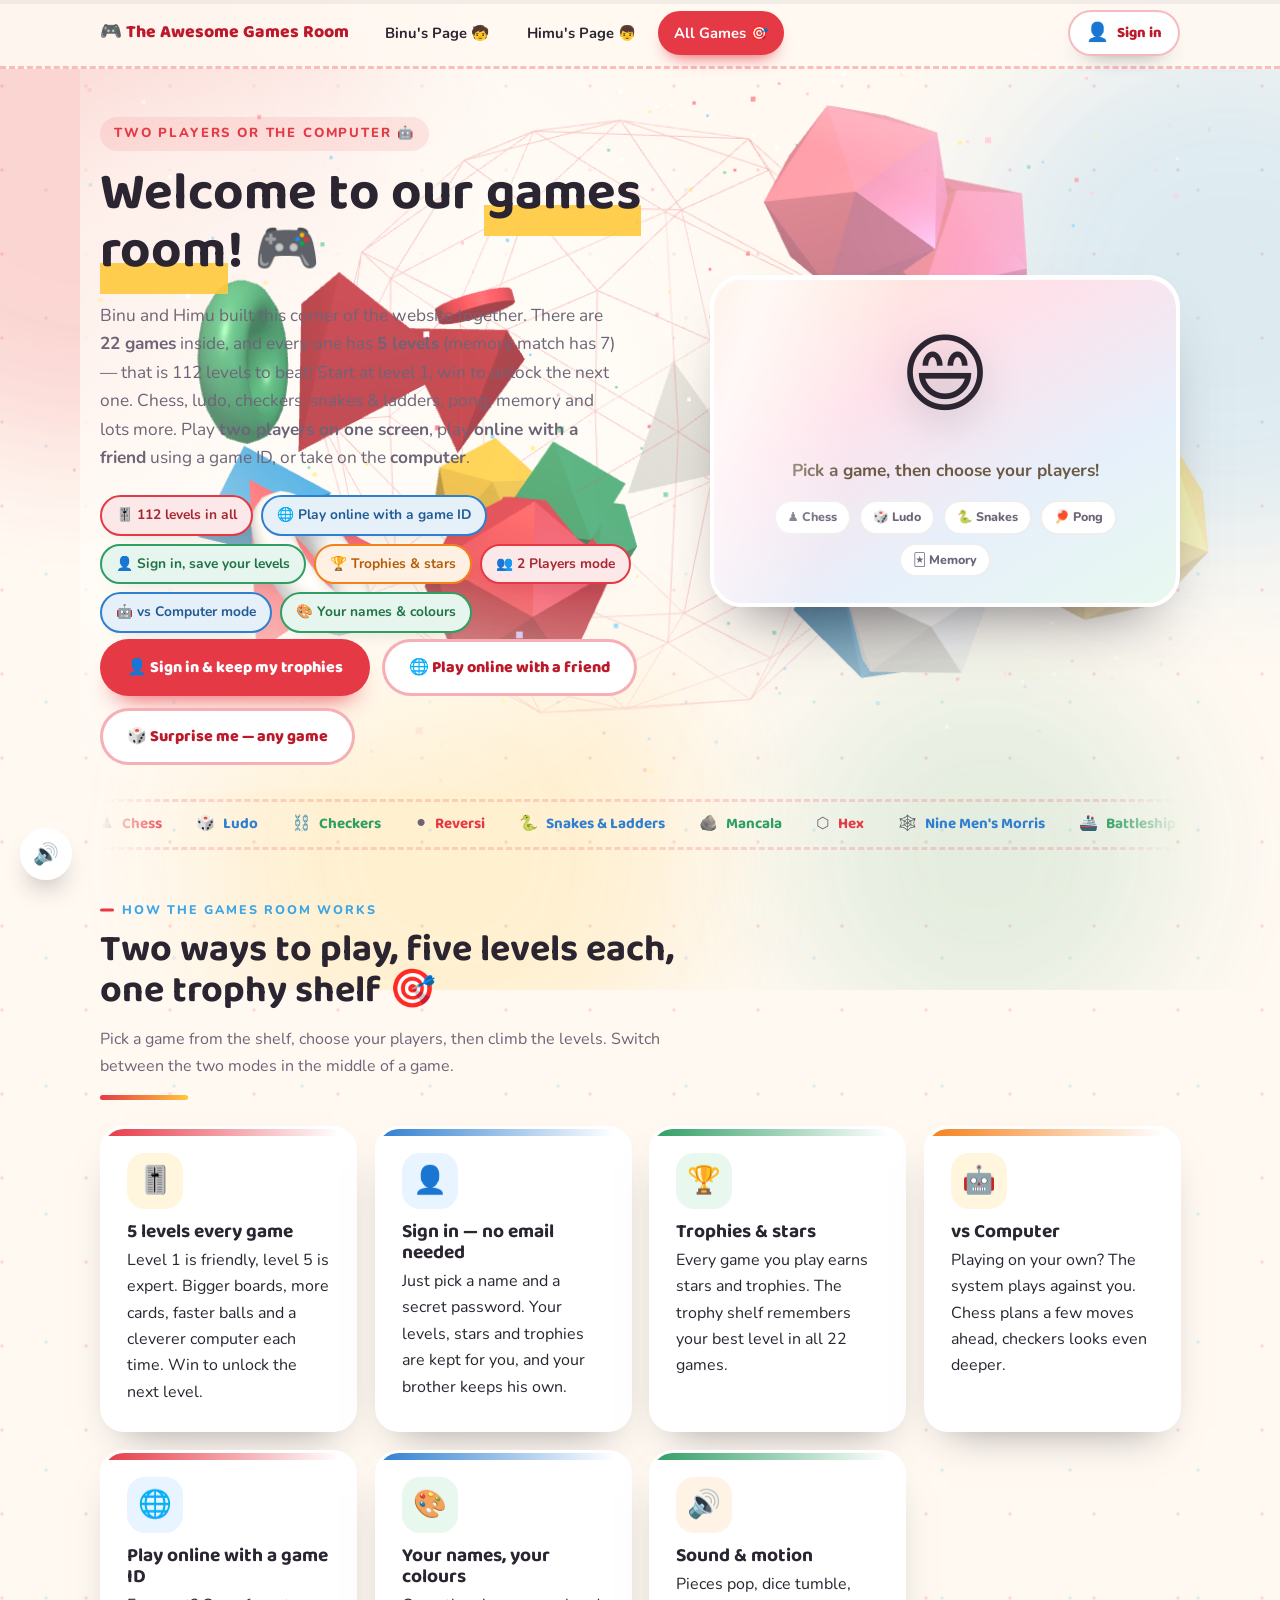
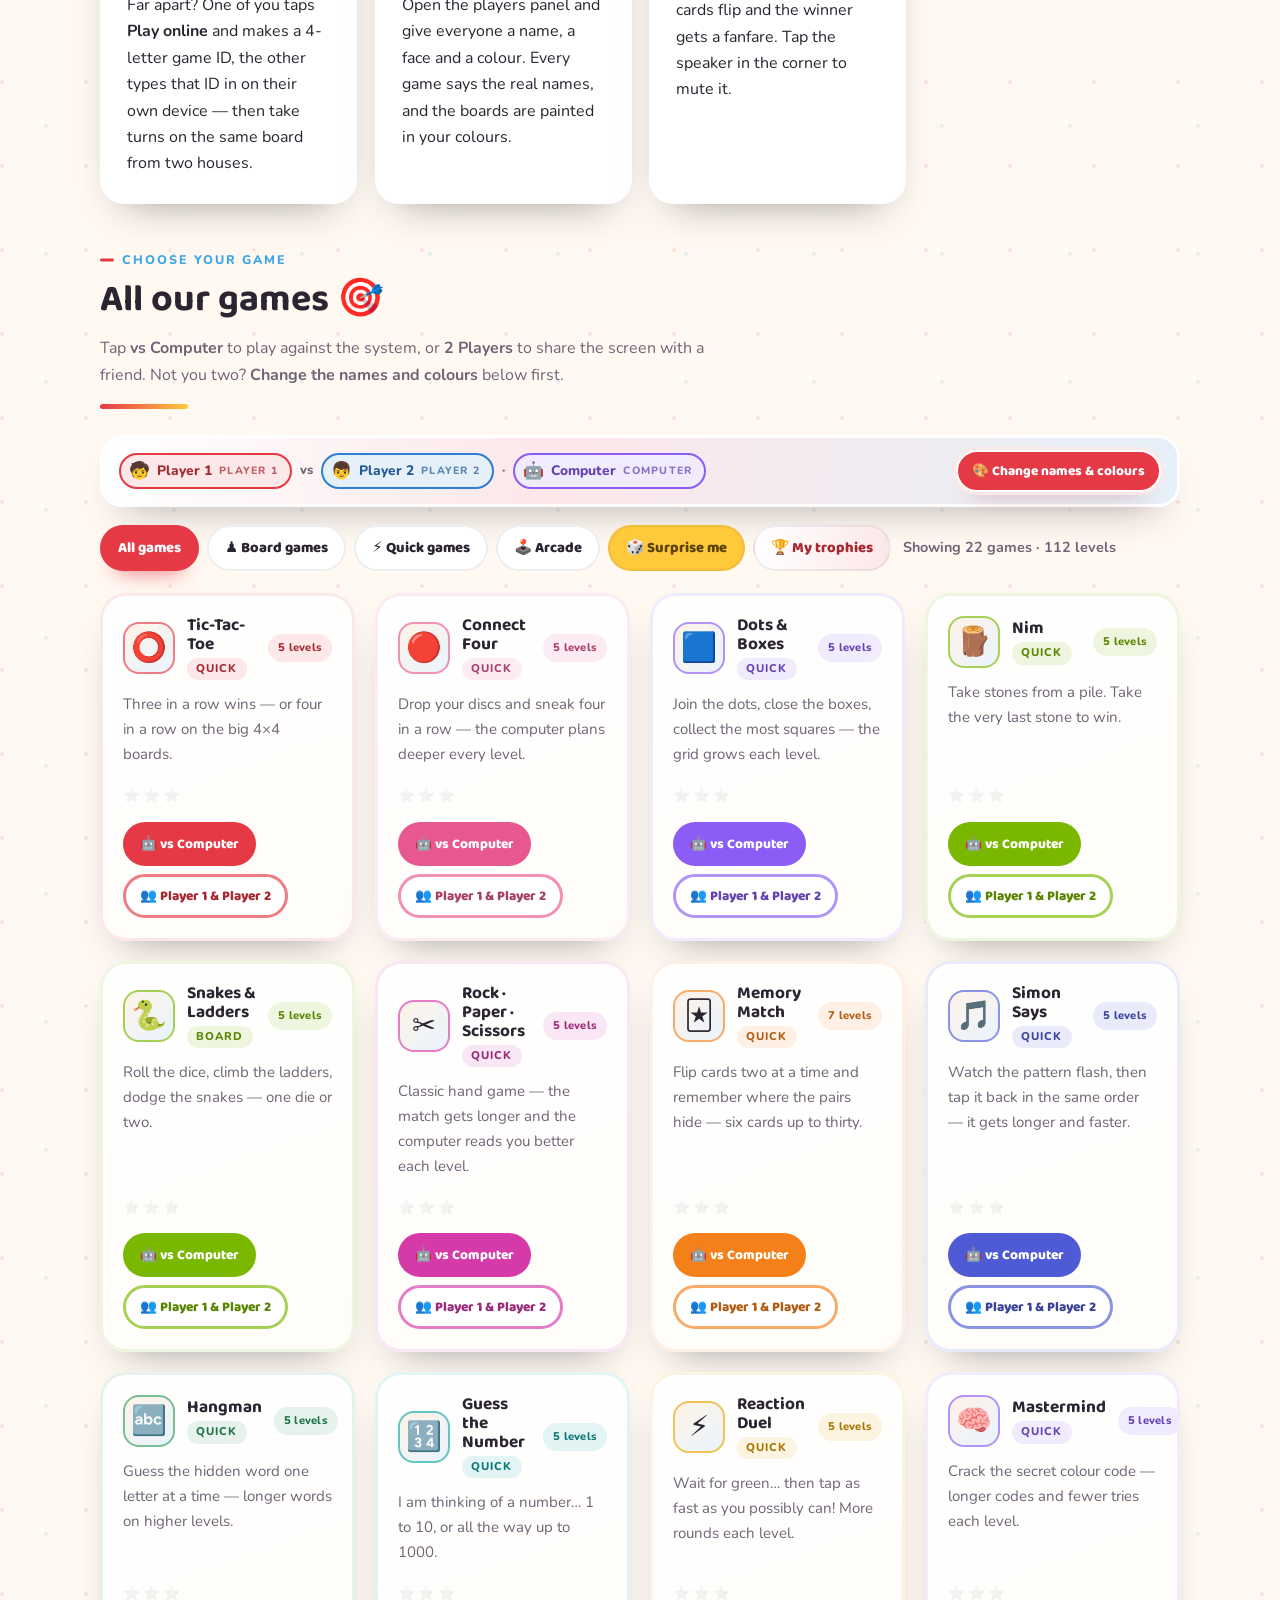
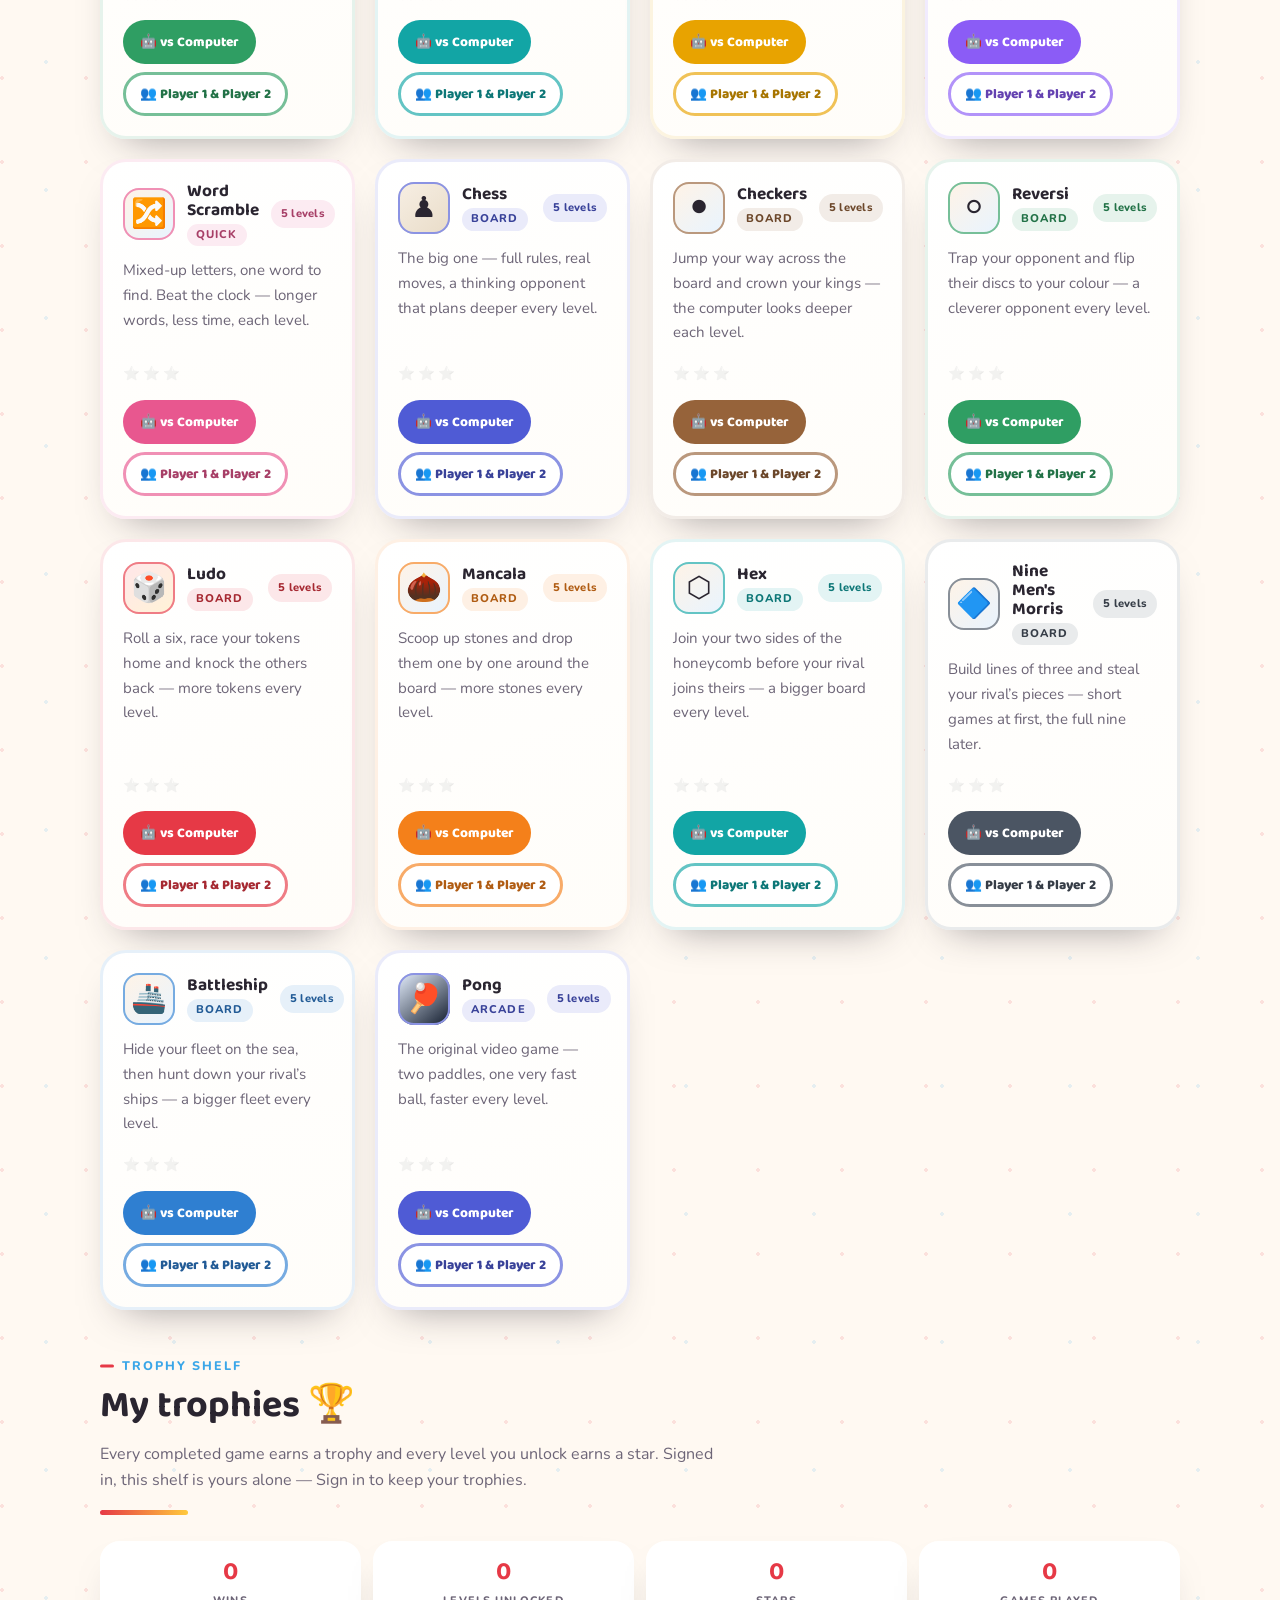
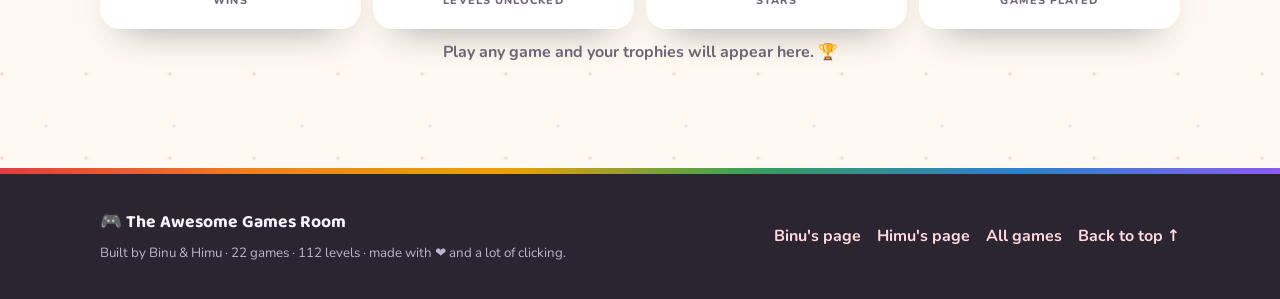
==== commit 78faa783: "Let two players play each other online with a game ID Two kids in different houses can now play the " ====
--- a/games.html
+++ b/games.html
@@ -27,6 +27,8 @@
 <script src="games/polish.js" defer></script>
 <script src="games/players.js" defer></script>
 <script src="games/hub.js" defer></script>
+<script src="games/net.js" defer></script>
+<script src="games/online.js" defer></script>
 <script type="module" src="js/three-scene.js"></script>
 </head>
 <body data-person="games">
@@ -59,11 +61,13 @@
         <strong><span id="heroCount">22</span> games</strong> inside, and every one has
         <strong>5 levels</strong> (memory match has 7) — that is 112 levels to beat! Start at level 1, win to
         unlock the next one. Chess, ludo, checkers, snakes &amp; ladders, pong, memory
-        and lots more. Play <strong>two players on one screen</strong>, or take on the
+        and lots more. Play <strong>two players on one screen</strong>, play
+        <strong>online with a friend</strong> using a game ID, or take on the
         <strong>computer</strong>.
       </p>
       <div class="chip-row">
         <span class="chip">🎚️ 112 levels in all</span>
+        <span class="chip">🌐 Play online with a game ID</span>
         <span class="chip">👤 Sign in, save your levels</span>
         <span class="chip">🏆 Trophies &amp; stars</span>
         <span class="chip">👥 2 Players mode</span>
@@ -72,6 +76,7 @@
       </div>
       <div class="hero-actions">
         <button class="btn btn-primary" type="button" id="signInHero">👤 Sign in &amp; keep my trophies</button>
+        <button class="btn btn-ghost" type="button" id="onlineHeroBtn">🌐 Play online with a friend</button>
         <button class="btn btn-ghost" type="button" id="randomBtnHero">🎲 Surprise me — any game</button>
       </div>
     </div>
@@ -144,6 +149,11 @@
         <p>Playing on your own? The system plays against you. Chess plans a few moves ahead, checkers looks even deeper.</p>
       </article>
       <article class="card">
+        <div class="card-icon b">🌐</div>
+        <h3>Play online with a game ID</h3>
+        <p>Far apart? One of you taps <strong>Play online</strong> and makes a 4-letter game ID, the other types that ID in on their own device — then take turns on the same board from two houses.</p>
+      </article>
+      <article class="card">
         <div class="card-icon g">🎨</div>
         <h3>Your names, your colours</h3>
         <p>Open the players panel and give everyone a name, a face and a colour. Every game says the real names, and the boards are painted in your colours.</p>
@@ -198,6 +208,10 @@
       </div>
       <button class="gk-btn gk-btn-ghost gk-btn-small" type="button" id="restartBtn">↻ Restart level</button>
     </div>
+    <div class="gk-online-bar" id="onlineBar">
+      <button class="gk-btn gk-btn-ghost gk-btn-small" type="button" id="onlineBtn">🌐 Play online</button>
+      <span class="gk-online-live" id="onlineLive" hidden aria-live="polite"></span>
+    </div>
     <div class="gk-stage-who" id="stageWho" aria-live="polite"></div>
     <p class="gk-status" id="statusLine" aria-live="polite"></p>
     <div class="gk-root" id="gameRoot"></div>
@@ -213,6 +227,16 @@
       <p id="rulesText"></p>
     </details>
   </section>
+
+  <!-- Online play: make a game ID, or join a friend's -->
+  <div class="gk-players gk-online-panel" id="onlinePanel" hidden>
+    <div class="gk-players-card" role="dialog" aria-modal="true" aria-labelledby="opTitle">
+      <button class="gk-pp-x" type="button" id="onlineClose" aria-label="Close online play">✖</button>
+      <h2 id="opTitle">Play online with a game ID 🌐</h2>
+      <p class="gk-players-lead" id="onlineLead">Two players, two devices, one board. One of you makes a game ID and reads it out; the other types it in.</p>
+      <span class="gk-online-tail" hidden></span>
+    </div>
+  </div>
 
   <!-- Player options -->
   <div class="gk-players" id="playersPanel" hidden>
--- a/games.css
+++ b/games.css
@@ -586,6 +586,8 @@
 
 .gk-mem-card{background:linear-gradient(160deg,#fff,var(--accent-soft,#f1f5ff))}
 .gk-mem-card.gk-matched{background:var(--p1-soft);box-shadow:0 0 0 4px var(--p1-mid)}
+/* the card that is face-up right now */
+.gk-mem-card.gk-revealed{box-shadow:0 0 0 4px var(--accent-mid,#ffd9e2)}
 
 .gk-word{color:var(--accent-deep,#2a2530)}
 .gk-key:hover{background:var(--accent-soft,#fff6dd)}
@@ -631,3 +633,63 @@
   .gk-pp-grid{grid-template-columns:1fr}
   .gk-who-strip{padding:10px 12px}
 }
+
+/* ---------------------------------------------- online play (game IDs) 🌐 */
+.gk-online-bar{display:flex;flex-wrap:wrap;align-items:center;gap:10px;margin:0 0 12px}
+.gk-online-live{
+  display:inline-flex;align-items:center;gap:8px;max-width:100%;
+  font-weight:800;font-size:.84rem;padding:7px 14px;border-radius:999px;
+  color:#1b5a9c;background:rgba(58,166,232,.14);border:2px solid rgba(58,166,232,.35);
+}
+.gk-online-live[data-turn="you"]{color:#1f7a4d;background:#e8f8ef;border-color:rgba(63,169,110,.45)}
+.gk-online-live[data-turn="them"]{color:#8a5a00;background:#fff4d9;border-color:rgba(232,163,0,.5)}
+/* Online games pick the mode on their own, and the guest only watches a board. */
+.gk-online .mode-switch{display:none}
+.gk-online .gk-online-bar .gk-btn{box-shadow:0 0 0 3px var(--accent-soft,#d7ecff)}
+.gk-online-mirror .gk-levels,
+.gk-online-mirror .gk-stage-who,
+.gk-online-mirror #restartBtn,
+.gk-online-mirror .gk-result .gk-controls{display:none}
+.gk-online-mirror .gk-root{box-shadow:inset 0 0 0 3px rgba(58,166,232,.32), var(--shadow)}
+.gk-online-mirror .gk-status{background:linear-gradient(90deg,#eef4ff,#fff6dd)}
+.gk-online-host .gk-online-live{background:#e8f8ef;border-color:rgba(63,169,110,.45);color:#1f7a4d}
+.gk-online-mirror .gk-online-live{background:#eef4ff;border-color:rgba(79,91,213,.38);color:#3b45a8}
+
+.gk-online-panel .gk-players-card{max-width:min(780px,94vw)}
+.gk-online-body{display:flex;flex-direction:column;gap:14px}
+.gk-online-lead{margin:0;color:var(--muted);font-weight:600}
+.gk-online-warn{
+  margin:0;background:#fff4d9;border:2px dashed rgba(232,163,0,.5);border-radius:16px;
+  padding:10px 14px;font-weight:700;color:#8a5a00;
+}
+.gk-online-row{display:flex;flex-wrap:wrap;align-items:center;gap:10px}
+.gk-online-row .gk-input,.gk-online-name{max-width:220px}
+.gk-online-create{box-shadow:0 14px 24px -18px rgba(230,57,70,.65)}
+.gk-online-tail{display:none}
+.gk-online-actions{display:flex;flex-wrap:wrap;gap:10px;align-items:center}
+.gk-online-or{margin:0;text-align:center;color:var(--muted);font-weight:800;font-size:.82rem;letter-spacing:.14em;text-transform:uppercase}
+.gk-online-join{display:flex;flex-wrap:wrap;gap:10px;align-items:center}
+.gk-online-code{
+  font-family:var(--font-head);font-weight:800;font-size:clamp(2.2rem,7vw,3.2rem);
+  letter-spacing:.22em;color:#1b5a9c;background:#eef4ff;border:3px dashed rgba(58,166,232,.5);
+  border-radius:20px;padding:6px 20px 6px 26px;line-height:1.1;
+}
+/* the box you type a friend's game ID into */
+.gk-online-codeinput{
+  width:10ch;text-align:center;text-transform:uppercase;font-family:var(--font-head);
+  font-weight:800;font-size:1.1rem;letter-spacing:.16em;
+}
+.gk-online-codebox{display:flex;flex-wrap:wrap;align-items:center;gap:14px}
+.gk-online-hint{font-weight:800;color:#1f7a4d}
+.gk-online-link{display:flex;flex-wrap:wrap;gap:10px;align-items:center}
+.gk-online-url{flex:1 1 240px;min-width:200px;font-size:.86rem}
+.gk-online-note{margin:0;color:var(--muted);font-size:.88rem}
+.gk-online-msg{margin:0;font-weight:800;color:#1b5a9c;min-height:1.2em}
+.gk-online-msg.gk-online-bad{color:#bc1a2a}
+
+@media (max-width:620px){
+  .gk-online-code{letter-spacing:.14em;padding:6px 14px 6px 18px}
+  .gk-online-join,.gk-online-actions{flex-direction:column;align-items:stretch}
+  .gk-online-bar{gap:8px}
+  .gk-online-live{font-size:.78rem}
+}
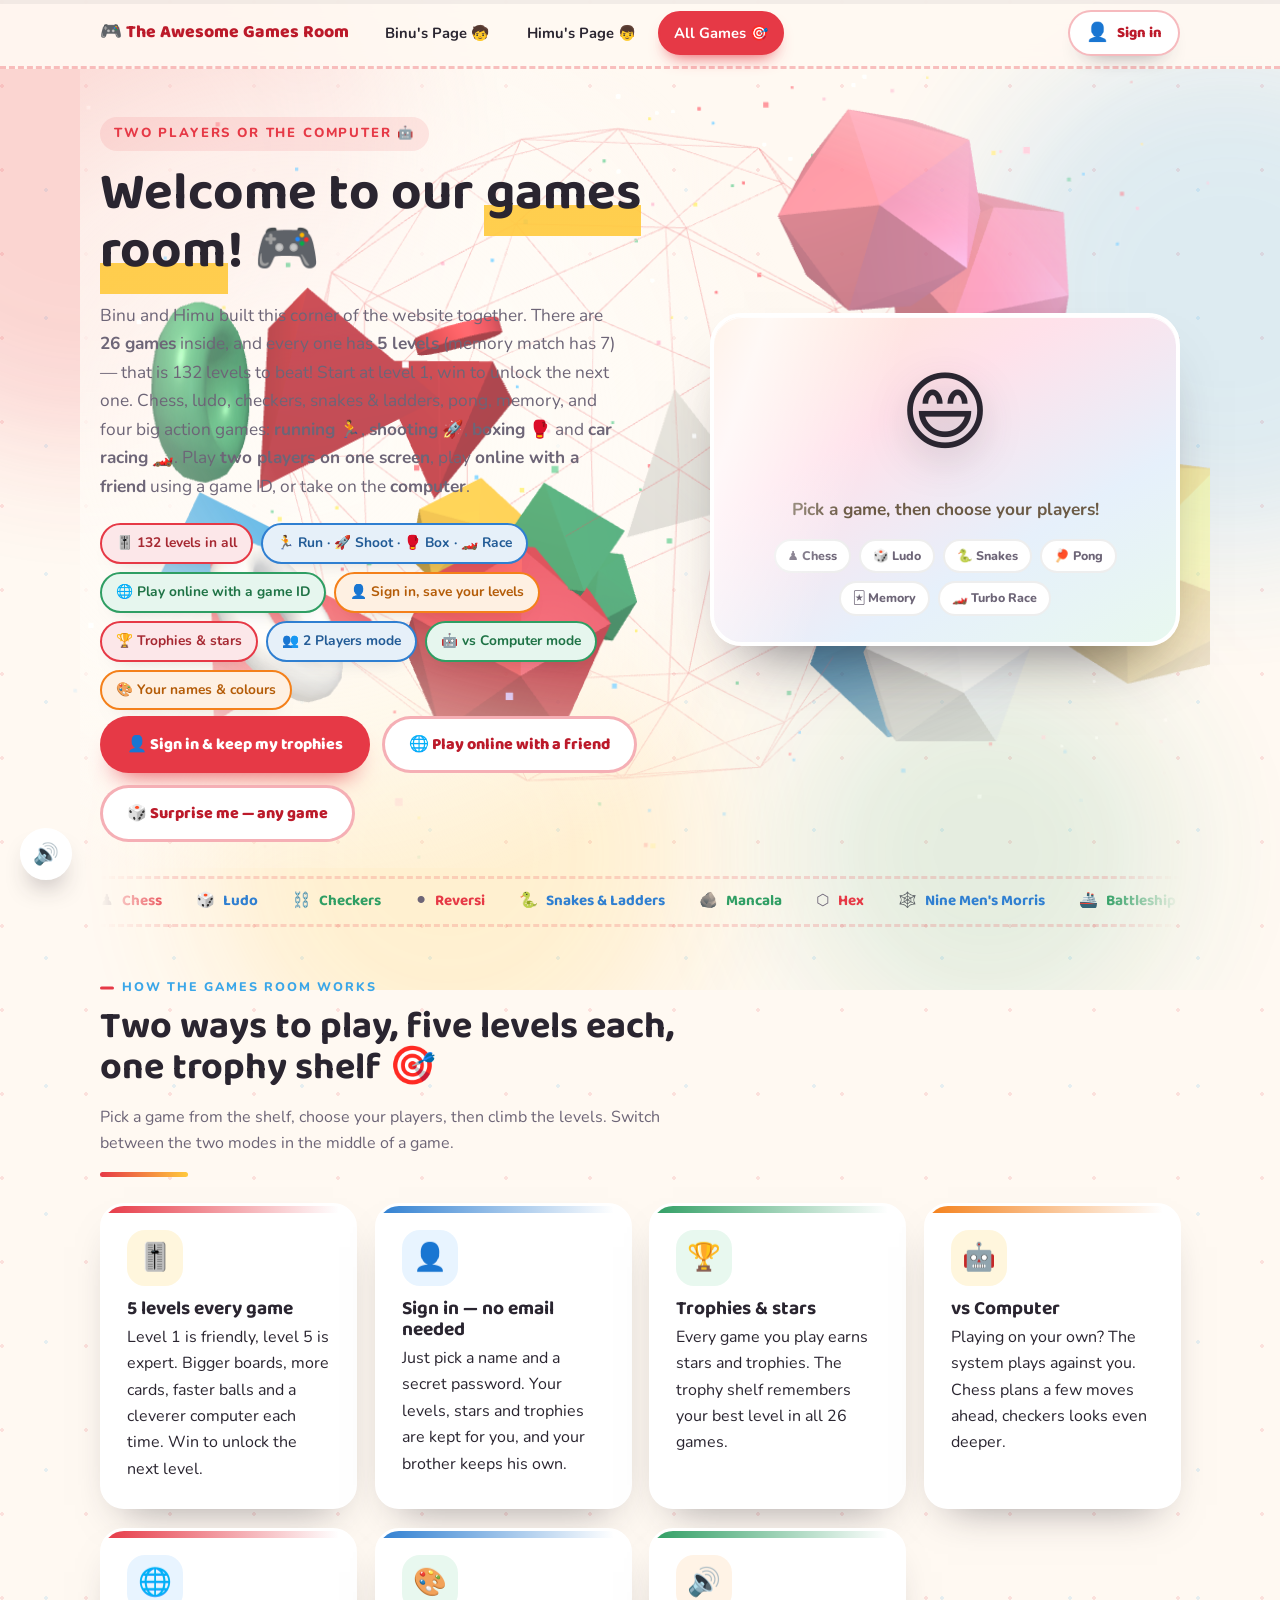
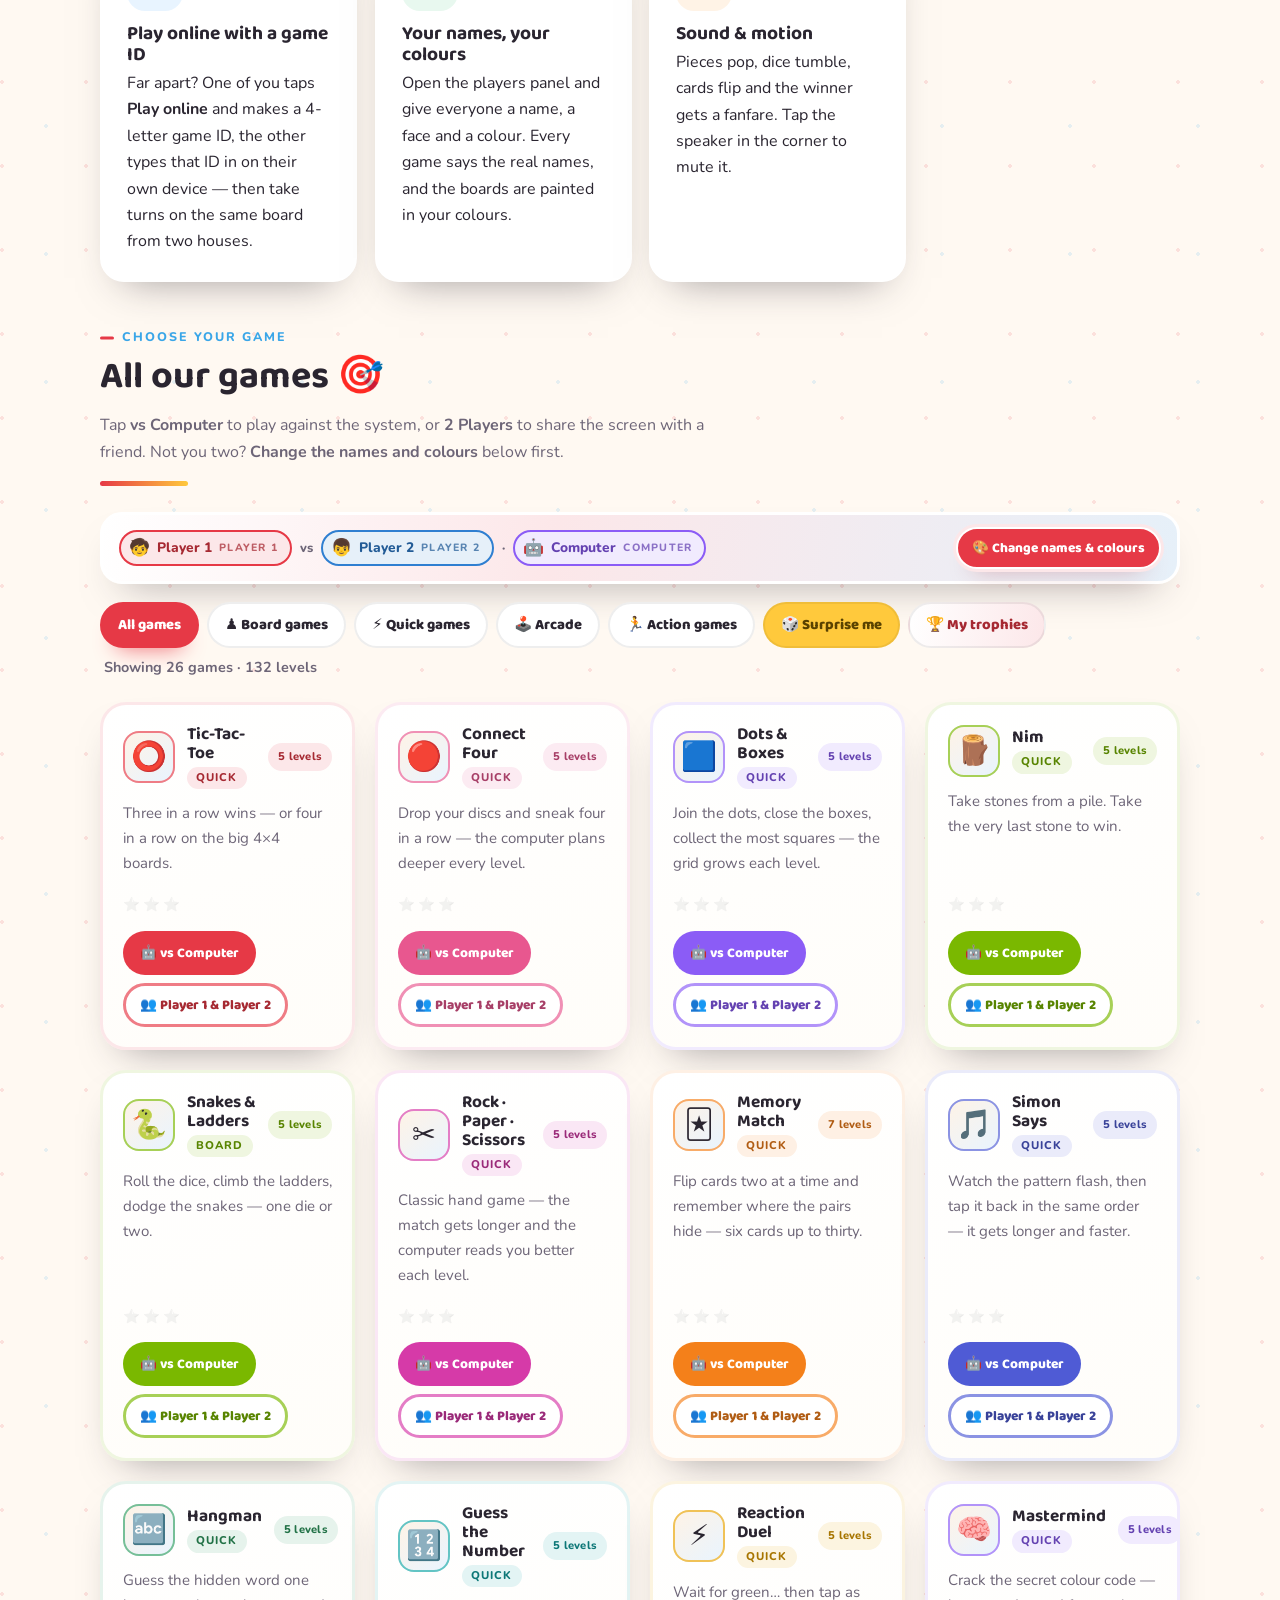
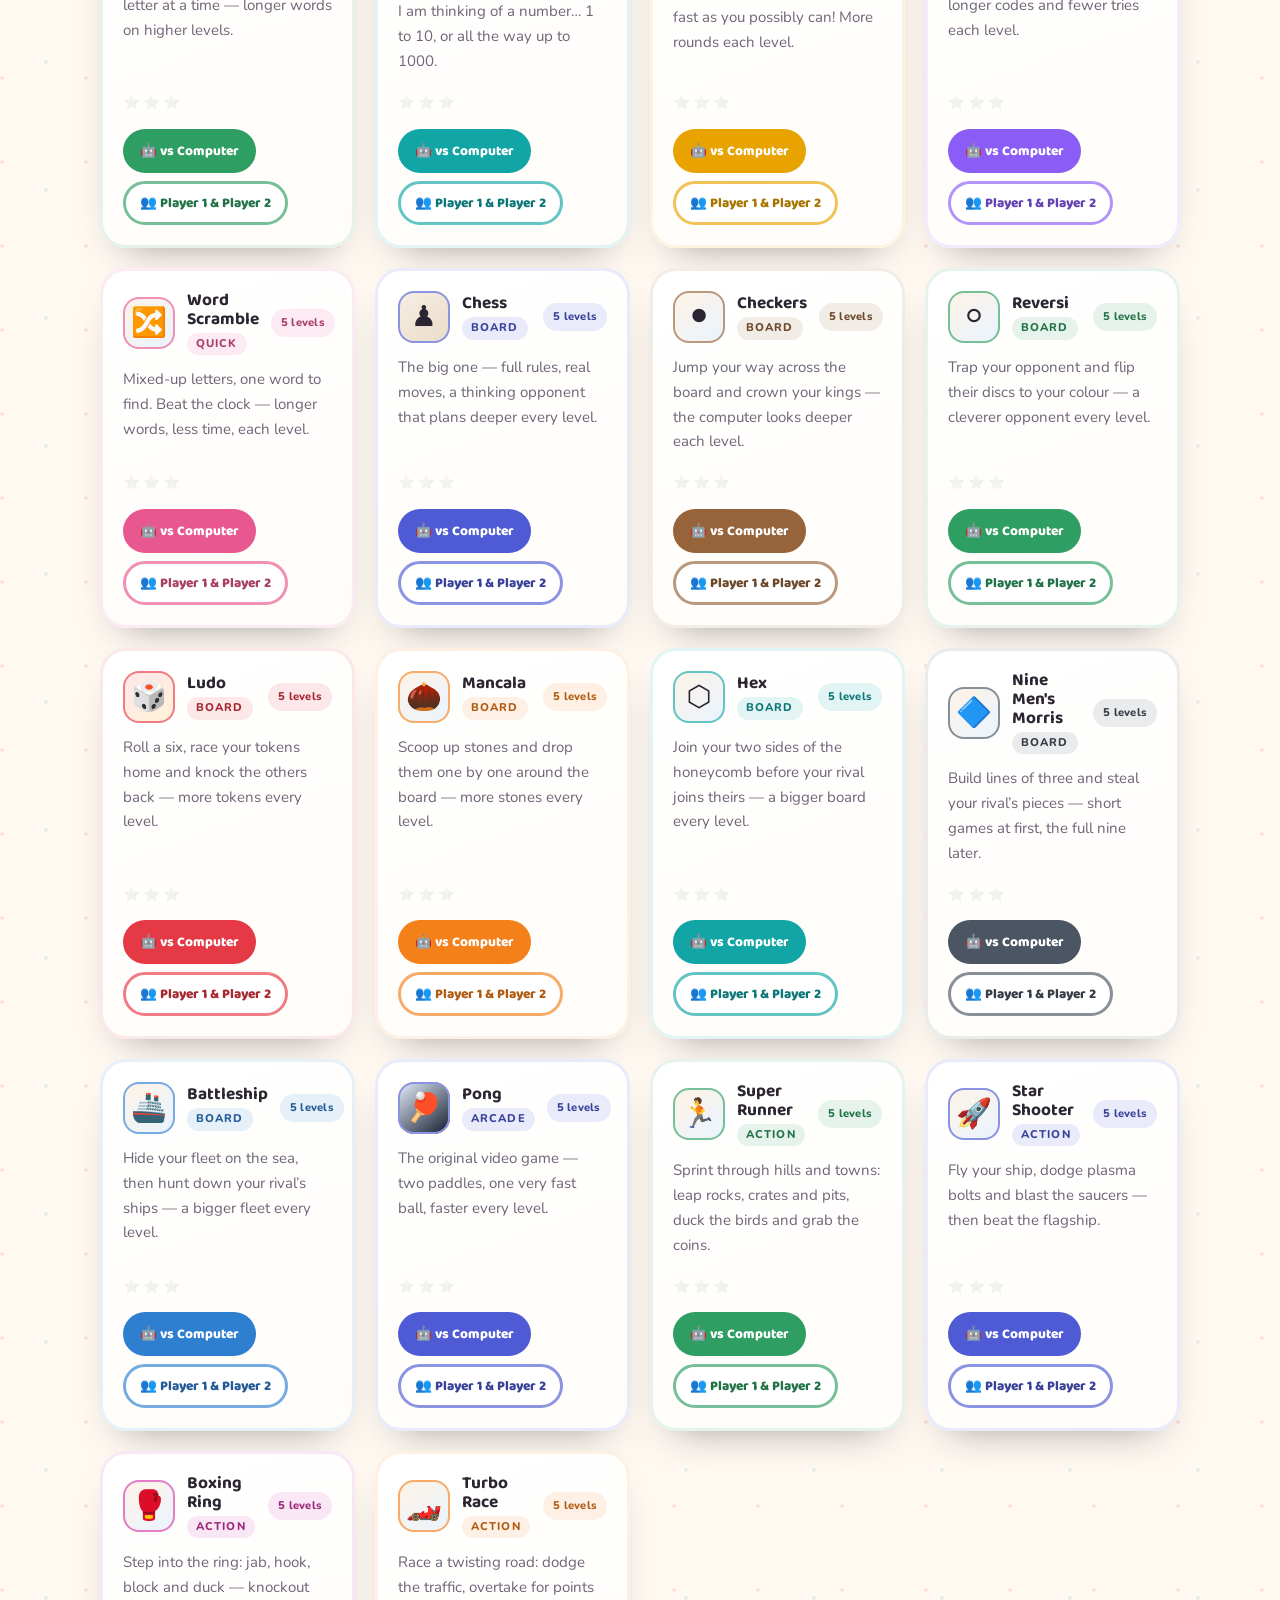
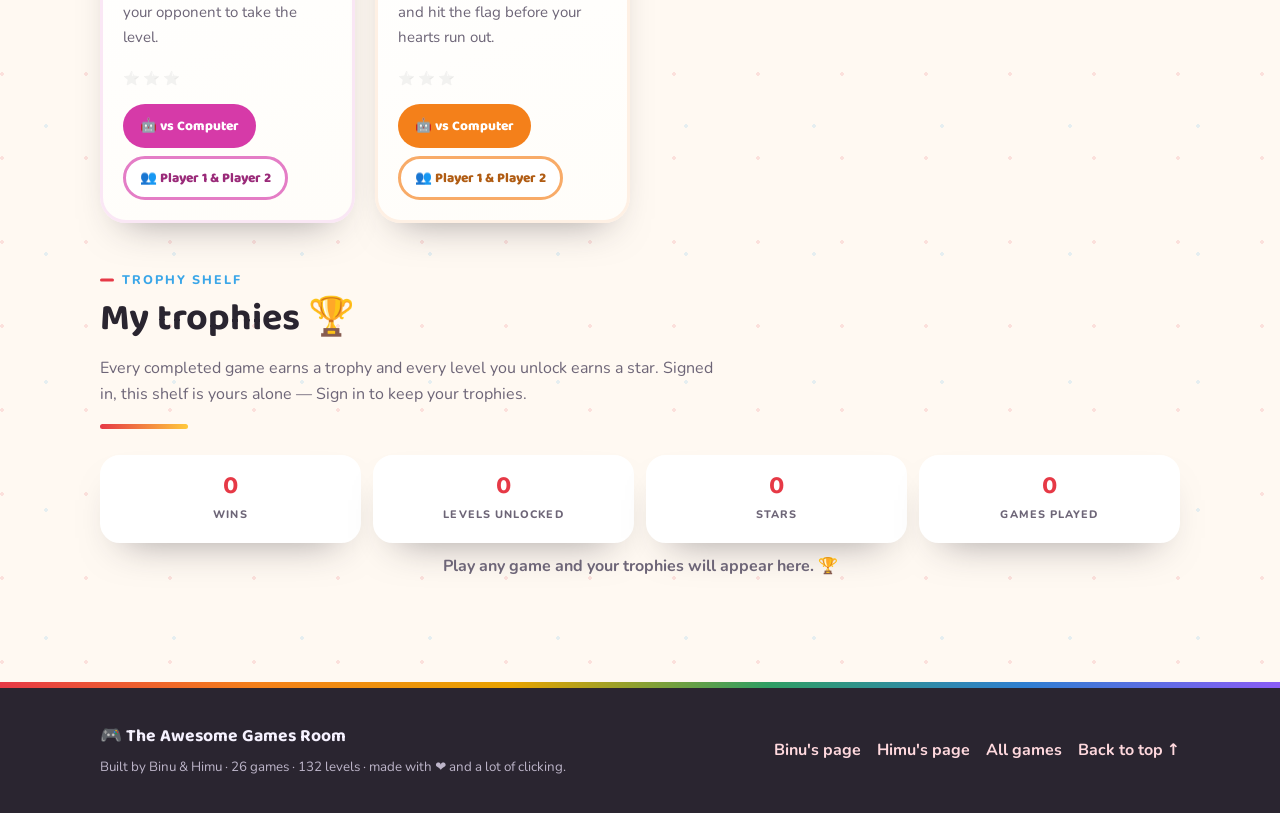
==== commit 73d4b43d: "Add running, shooting, boxing and car racing games The games room was all board and puzzle games; th" ====
--- a/games.html
+++ b/games.html
@@ -3,8 +3,8 @@
 <head>
 <meta charset="UTF-8">
 <meta name="viewport" content="width=device-width, initial-scale=1.0">
-<title>The Awesome Games Room 🎮 | 22 games and 112 levels for Binu &amp; Himu</title>
-<meta name="description" content="22 family games with 112 levels in all — chess, ludo, checkers, snakes and ladders, pong, memory and lots more. Play two-player on one screen or against the computer, and sign in to keep your levels and trophies.">
+<title>The Awesome Games Room 🎮 | 26 games and 132 levels for Binu &amp; Himu</title>
+<meta name="description" content="26 family games with 132 levels in all — chess, ludo, checkers, snakes and ladders, pong, memory, plus running, shooting, boxing and car racing games. Play two-player on one screen or against the computer, and sign in to keep your levels and trophies.">
 <meta name="theme-color" content="#e63946">
 <link rel="icon" href="data:image/svg+xml,%3Csvg xmlns='http://www.w3.org/2000/svg' viewBox='0 0 100 100'%3E%3Ctext y='.9em' font-size='90'%3E🎮%3C/text%3E%3C/svg%3E">
 <link rel="preconnect" href="https://fonts.googleapis.com">
@@ -24,6 +24,10 @@
 <script src="games/board1.js" defer></script>
 <script src="games/board2.js" defer></script>
 <script src="games/arcade.js" defer></script>
+<script src="games/runner.js" defer></script>
+<script src="games/shooter.js" defer></script>
+<script src="games/boxing.js" defer></script>
+<script src="games/racer.js" defer></script>
 <script src="games/polish.js" defer></script>
 <script src="games/players.js" defer></script>
 <script src="games/hub.js" defer></script>
@@ -58,15 +62,17 @@
       <h1 id="games-title">Welcome to our <span class="pop">games room</span>! 🎮</h1>
       <p>
         Binu and Himu built this corner of the website together. There are
-        <strong><span id="heroCount">22</span> games</strong> inside, and every one has
-        <strong>5 levels</strong> (memory match has 7) — that is 112 levels to beat! Start at level 1, win to
-        unlock the next one. Chess, ludo, checkers, snakes &amp; ladders, pong, memory
-        and lots more. Play <strong>two players on one screen</strong>, play
+        <strong><span id="heroCount">26</span> games</strong> inside, and every one has
+        <strong>5 levels</strong> (memory match has 7) — that is 132 levels to beat! Start at level 1, win to
+        unlock the next one. Chess, ludo, checkers, snakes &amp; ladders, pong, memory,
+        and four big action games: <strong>running</strong> 🏃, <strong>shooting</strong> 🚀,
+        <strong>boxing</strong> 🥊 and <strong>car racing</strong> 🏎️. Play <strong>two players on one screen</strong>, play
         <strong>online with a friend</strong> using a game ID, or take on the
         <strong>computer</strong>.
       </p>
       <div class="chip-row">
-        <span class="chip">🎚️ 112 levels in all</span>
+        <span class="chip">🎚️ 132 levels in all</span>
+        <span class="chip">🏃 Run · 🚀 Shoot · 🥊 Box · 🏎️ Race</span>
         <span class="chip">🌐 Play online with a game ID</span>
         <span class="chip">👤 Sign in, save your levels</span>
         <span class="chip">🏆 Trophies &amp; stars</span>
@@ -89,6 +95,7 @@
         <span class="gk-chip">🐍 Snakes</span>
         <span class="gk-chip">🏓 Pong</span>
         <span class="gk-chip">🃏 Memory</span>
+        <span class="gk-chip">🏎️ Turbo Race</span>
       </div>
     </div>
   </section>
@@ -116,6 +123,10 @@
         <span>🎯 <b>Mastermind</b></span>
         <span>🔀 <b>Word Scramble</b></span>
         <span>🏓 <b>Pong</b></span>
+        <span>🏃 <b>Super Runner</b></span>
+        <span>🚀 <b>Star Shooter</b></span>
+        <span>🥊 <b>Boxing Ring</b></span>
+        <span>🏎️ <b>Turbo Race</b></span>
       </div>
     </div>
   </section>
@@ -141,7 +152,7 @@
       <article class="card">
         <div class="card-icon g">🏆</div>
         <h3>Trophies &amp; stars</h3>
-        <p>Every game you play earns stars and trophies. The trophy shelf remembers your best level in all 22 games.</p>
+        <p>Every game you play earns stars and trophies. The trophy shelf remembers your best level in all 26 games.</p>
       </article>
       <article class="card">
         <div class="card-icon y">🤖</div>
@@ -179,9 +190,10 @@
       <button class="gk-filter" type="button" data-filter="Board">♟️ Board games</button>
       <button class="gk-filter" type="button" data-filter="Quick">⚡ Quick games</button>
       <button class="gk-filter" type="button" data-filter="Arcade">🕹️ Arcade</button>
+      <button class="gk-filter" type="button" data-filter="Action">🏃 Action games</button>
       <button class="gk-filter gk-random" type="button" id="randomBtn" title="Open a random game">🎲 Surprise me</button>
       <button class="gk-filter gk-trophy-btn" type="button" id="trophyBtn" title="Jump to your trophy shelf">🏆 My trophies</button>
-      <span class="filter-count">Showing <b id="gameCount">22</b> games · 112 levels</span>
+      <span class="filter-count">Showing <b id="gameCount">26</b> games · 132 levels</span>
     </div>
     <div class="game-grid" id="cards"></div>
   </section>
@@ -243,7 +255,7 @@
     <div class="gk-players-card" role="dialog" aria-modal="true" aria-labelledby="ppTitle">
       <button class="gk-pp-x" type="button" id="ppClose" aria-label="Close player options">✖</button>
       <h2 id="ppTitle">Who is playing? 🎨</h2>
-      <p class="gk-players-lead">Give everyone a name, a face and a colour. All 22 games use them straight away — and the boards are painted in your colours. Your choices are remembered for the player who is signed in.</p>
+      <p class="gk-players-lead">Give everyone a name, a face and a colour. All 26 games use them straight away — and the boards are painted in your colours. Your choices are remembered for the player who is signed in.</p>
       <div class="gk-pp-grid" id="ppGrid"></div>
       <div class="gk-pp-skins">
         <span class="gk-pp-tag">Board style</span>
@@ -265,7 +277,7 @@
   <div class="wrap footer-inner">
     <div>
       <strong style="font-family:var(--font-head);font-size:1.1rem">🎮 The Awesome Games Room</strong>
-      <small>Built by Binu &amp; Himu · 22 games · 112 levels · made with ❤️ and a lot of clicking.</small>
+      <small>Built by Binu &amp; Himu · 26 games · 132 levels · made with ❤️ and a lot of clicking.</small>
     </div>
     <nav class="footer-links" aria-label="Footer">
       <a href="index.html">Binu's page</a>
--- a/games.css
+++ b/games.css
@@ -693,3 +693,98 @@
   .gk-online-bar{gap:8px}
   .gk-online-live{font-size:.78rem}
 }
+
+/* ==========================================================================
+   ACTION GAMES: SUPER RUNNER, STAR SHOOTER, BOXING RING AND TURBO RACE
+   One HUD strip and one set of touch buttons, shared by all four, so the
+   running, shooting, boxing and racing games feel like the same family as the
+   board games they sit next to.
+   ========================================================================== */
+.gk-hud{
+  display:flex;flex-wrap:wrap;gap:8px;align-items:stretch;justify-content:center;
+  max-width:640px;margin:0 auto 12px;
+}
+.gk-hud-item{
+  display:flex;flex-direction:column;align-items:center;justify-content:center;gap:1px;
+  background:#fff;border:2px solid rgba(42,37,48,.08);border-radius:14px;
+  padding:6px 12px;min-width:80px;box-shadow:0 12px 20px -18px rgba(42,37,48,.7);
+}
+.gk-hud-item b{font-family:var(--font-head);font-size:1.02rem;line-height:1.1;color:var(--ink)}
+.gk-hud-item small{
+  font-size:.62rem;font-weight:800;letter-spacing:.1em;text-transform:uppercase;color:var(--muted);
+  white-space:nowrap;
+}
+.gk-hud-meter{
+  position:relative;flex:1 1 200px;min-width:150px;height:14px;border-radius:99px;overflow:hidden;
+  background:rgba(42,37,48,.12);align-self:center;
+}
+.gk-hud-fill{
+  position:absolute;top:0;left:0;bottom:0;width:0;border-radius:99px;
+  background:linear-gradient(90deg,var(--accent,var(--red)),var(--p2,var(--blue)));
+  transition:width .2s ease;
+}
+
+/* ---- the touch buttons under the canvas ---- */
+.gk-actcontrols{max-width:640px;margin:14px auto 0;gap:12px}
+.gk-actcluster{display:flex;flex-direction:column;gap:8px;flex:1 1 250px;min-width:0}
+.gk-actcluster-p2 .gk-actlabel{color:var(--p2-deep,#225b96)}
+.gk-actrow{display:flex;flex-wrap:wrap;gap:9px;justify-content:center}
+.gk-actlabel{text-align:center;font-weight:800;font-size:.78rem;color:var(--muted)}
+.gk-actbtn{
+  flex:1 1 auto;min-width:78px;min-height:56px;padding:12px 10px;border-radius:18px;
+  border:3px solid #fff;background:#fff;color:var(--ink);cursor:pointer;touch-action:none;
+  font-family:var(--font-head);font-weight:800;font-size:.94rem;
+  box-shadow:0 14px 24px -18px var(--accent-glow,rgba(42,37,48,.6));
+  transition:transform .12s ease,background .12s ease,box-shadow .12s ease;
+}
+.gk-actbtn:hover{transform:translateY(-2px)}
+.gk-actbtn:active{transform:scale(.96)}
+.gk-actbtn-go{background:var(--accent,var(--red));color:#fff}
+.gk-actbtn-jump{box-shadow:0 0 0 3px var(--accent-soft,#ffe9d6),0 16px 26px -18px var(--accent,var(--red))}
+.gk-actbtn-slide{background:#fff6dd}
+.gk-actbtn-move{background:rgba(42,37,48,.07);font-size:1.15rem}
+.gk-actbtn-fire{letter-spacing:.02em}
+.gk-actbtn-block{background:#dfe9f5}
+.gk-actbtn-jab{background:var(--p1,var(--red));color:#fff}
+.gk-actbtn-hook{background:var(--p1-deep,var(--red-dark));color:#fff}
+.gk-actbtn-dodge{background:#fff6dd}
+.gk-actbtn-nitro{background:#ffe3b0}
+.gk-actbtn-gas{box-shadow:0 0 0 3px var(--accent-soft,#ffe9d6),0 16px 26px -18px var(--accent,var(--red))}
+.gk-actbtn-brake{background:#ffd9de}
+
+/* ---- boxing: the two health and stamina bars ---- */
+.gk-fight{
+  display:flex;gap:14px;align-items:center;justify-content:space-between;
+  max-width:640px;margin:0 auto 12px;padding:10px 14px;border-radius:20px;
+  border:3px solid #fff;background:linear-gradient(120deg,#241d3c,#3a2c52 60%,#241d3c);
+  box-shadow:var(--shadow);
+}
+.gk-fight-side{display:flex;flex-direction:column;gap:5px;flex:1 1 0;min-width:0}
+.gk-fight-side-p2 .gk-fight-who{flex-direction:row-reverse}
+.gk-fight-who{display:flex;align-items:center;justify-content:space-between;gap:8px;color:#fff;font-size:.82rem}
+.gk-fight-who b{font-family:var(--font-head);overflow:hidden;text-overflow:ellipsis;white-space:nowrap}
+.gk-fight-who small{
+  font-weight:800;font-size:.66rem;letter-spacing:.08em;text-transform:uppercase;color:rgba(255,255,255,.62);
+}
+.gk-fight-bar{position:relative;display:block;height:14px;border-radius:99px;overflow:hidden;background:rgba(255,255,255,.18)}
+.gk-fight-bar-stam{height:7px}
+.gk-fight-stam{opacity:.9}
+.gk-fight-fill{position:absolute;top:0;left:0;bottom:0;width:100%;border-radius:99px;transition:width .14s ease}
+.gk-fight-side-p2 .gk-fight-fill{left:auto;right:0}
+.gk-fight-mid{min-width:62px;text-align:center;color:#fff;font-family:var(--font-head);font-size:1.05rem;line-height:1.1}
+.gk-fight-mid b{display:block}
+.gk-fight-mid small{font-size:.6rem;letter-spacing:.16em;text-transform:uppercase;opacity:.6;font-weight:800}
+
+/* ---- each action game wears its own frame around the picture ---- */
+.gk-runner{box-shadow:0 0 0 4px #fff,0 0 0 8px var(--accent-soft,#ffe9d6),0 32px 50px -32px rgba(11,20,36,.95)}
+.gk-shooter{background:#080b22;box-shadow:0 0 0 4px #fff,0 0 0 8px rgba(126,87,255,.4),0 32px 50px -32px rgba(11,20,36,.95)}
+.gk-boxing{box-shadow:0 0 0 4px #fff,0 0 0 8px rgba(255,201,60,.55),0 32px 50px -32px rgba(11,20,36,.95)}
+.gk-racer{box-shadow:0 0 0 4px #fff,0 0 0 8px var(--accent-soft,#ffe9d6),0 32px 50px -32px rgba(11,20,36,.95)}
+
+@media (max-width:620px){
+  .gk-hud-item{min-width:64px;padding:5px 9px}
+  .gk-hud-item b{font-size:.9rem}
+  .gk-actbtn{min-width:64px;min-height:50px;font-size:.86rem;padding:10px 6px}
+  .gk-fight{gap:8px;padding:8px 10px}
+  .gk-fight-who small{display:none}
+}
